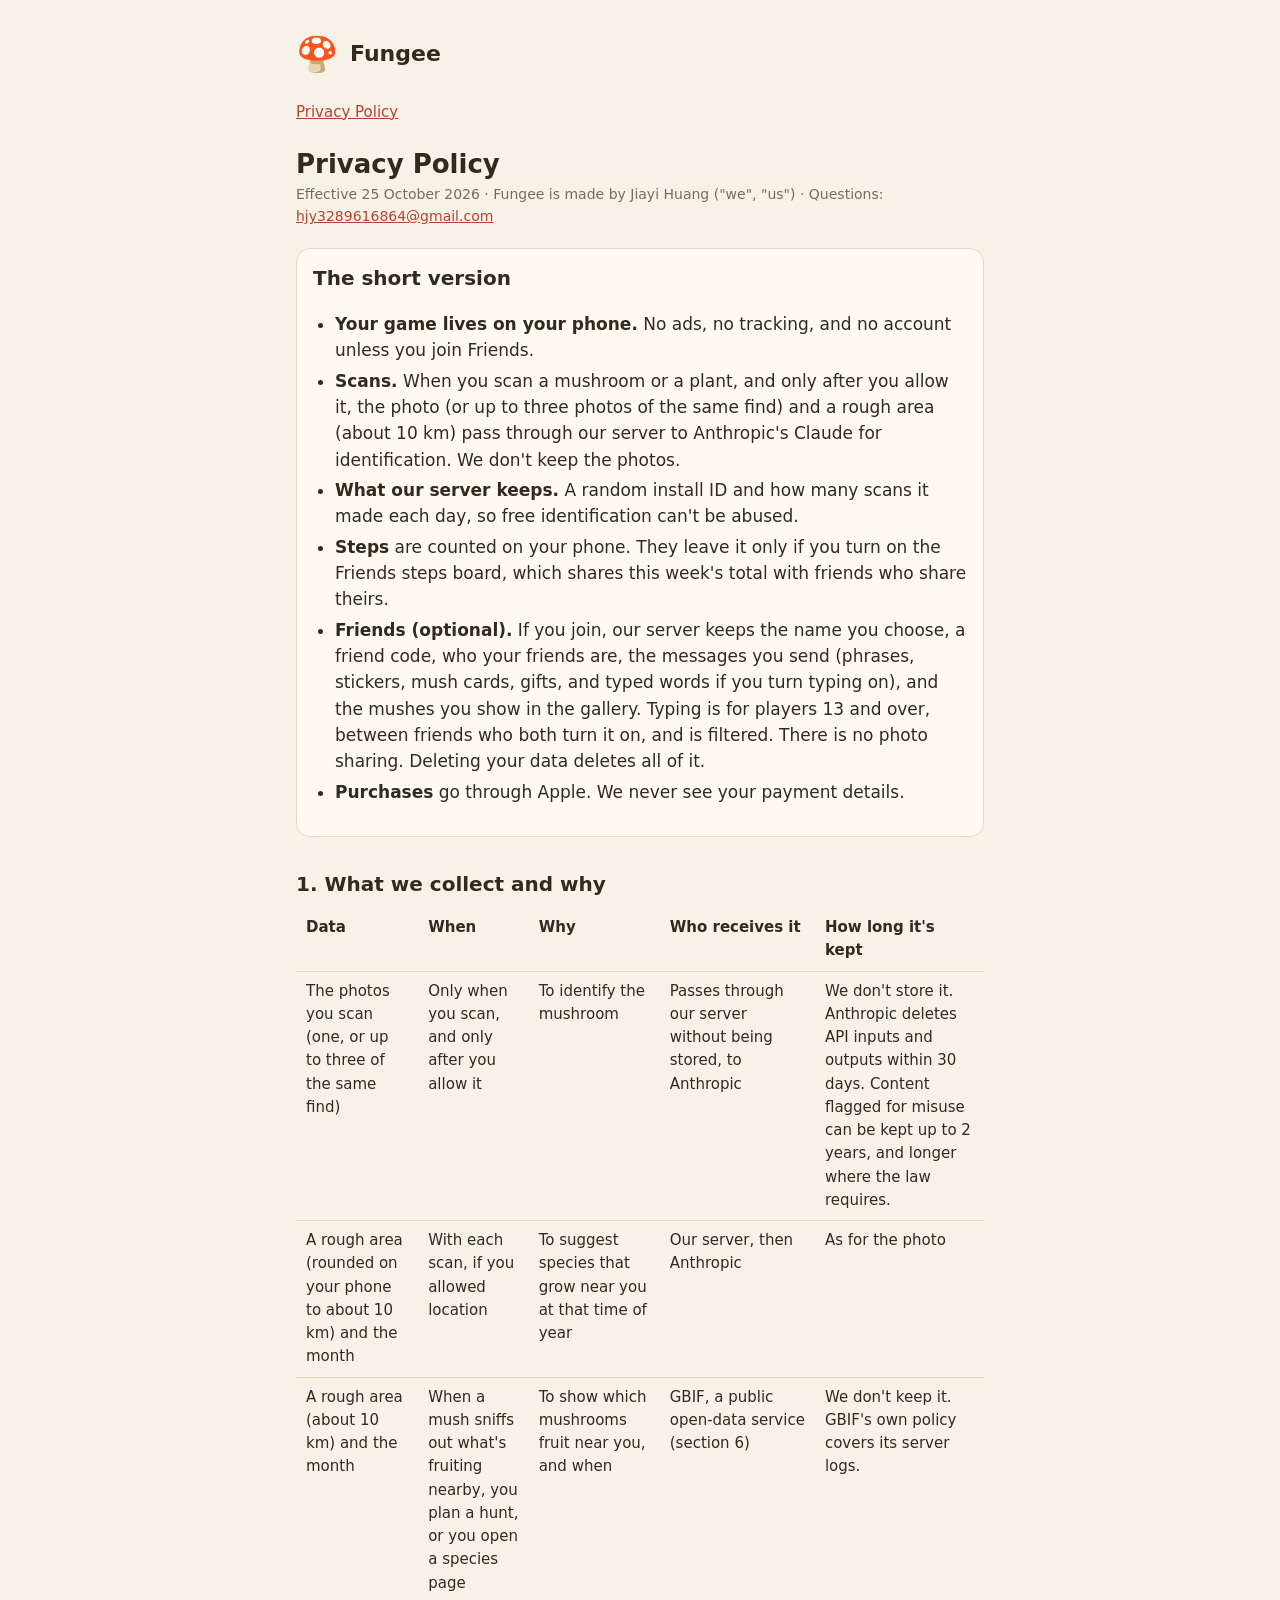
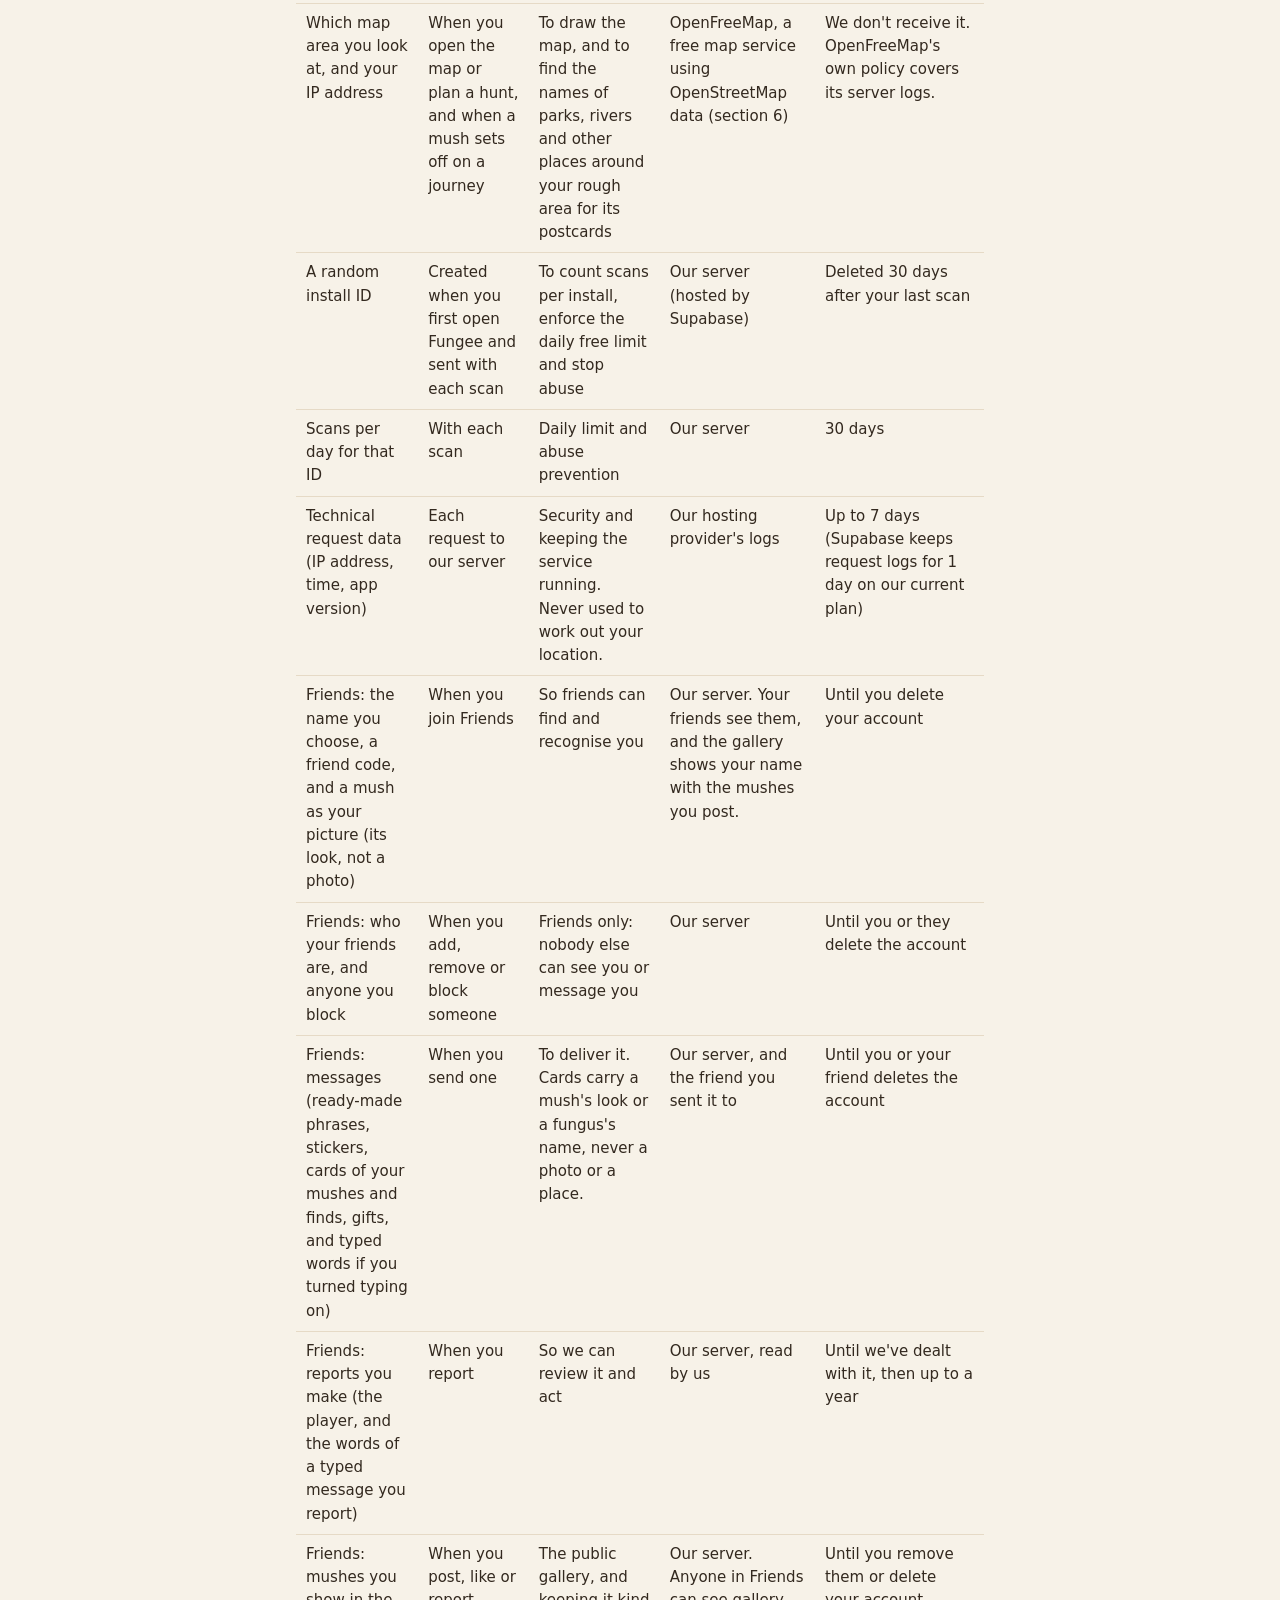
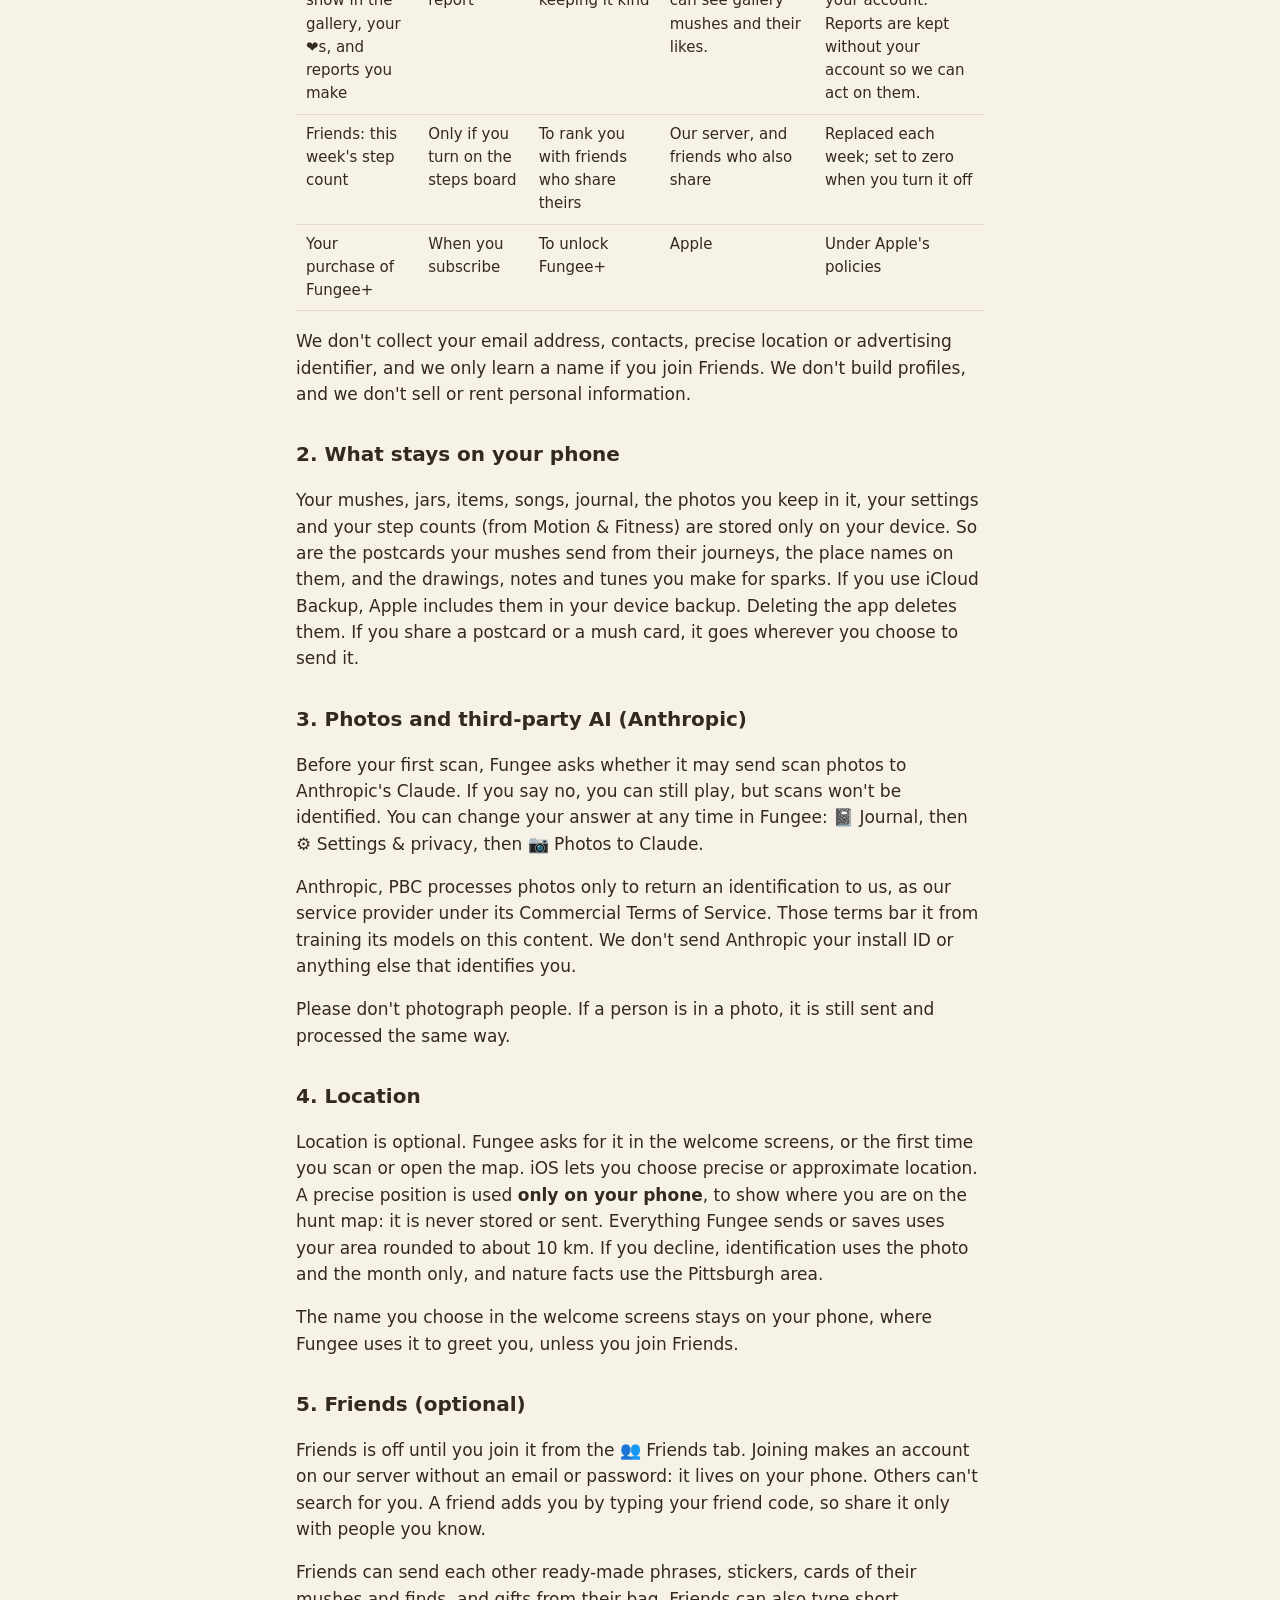
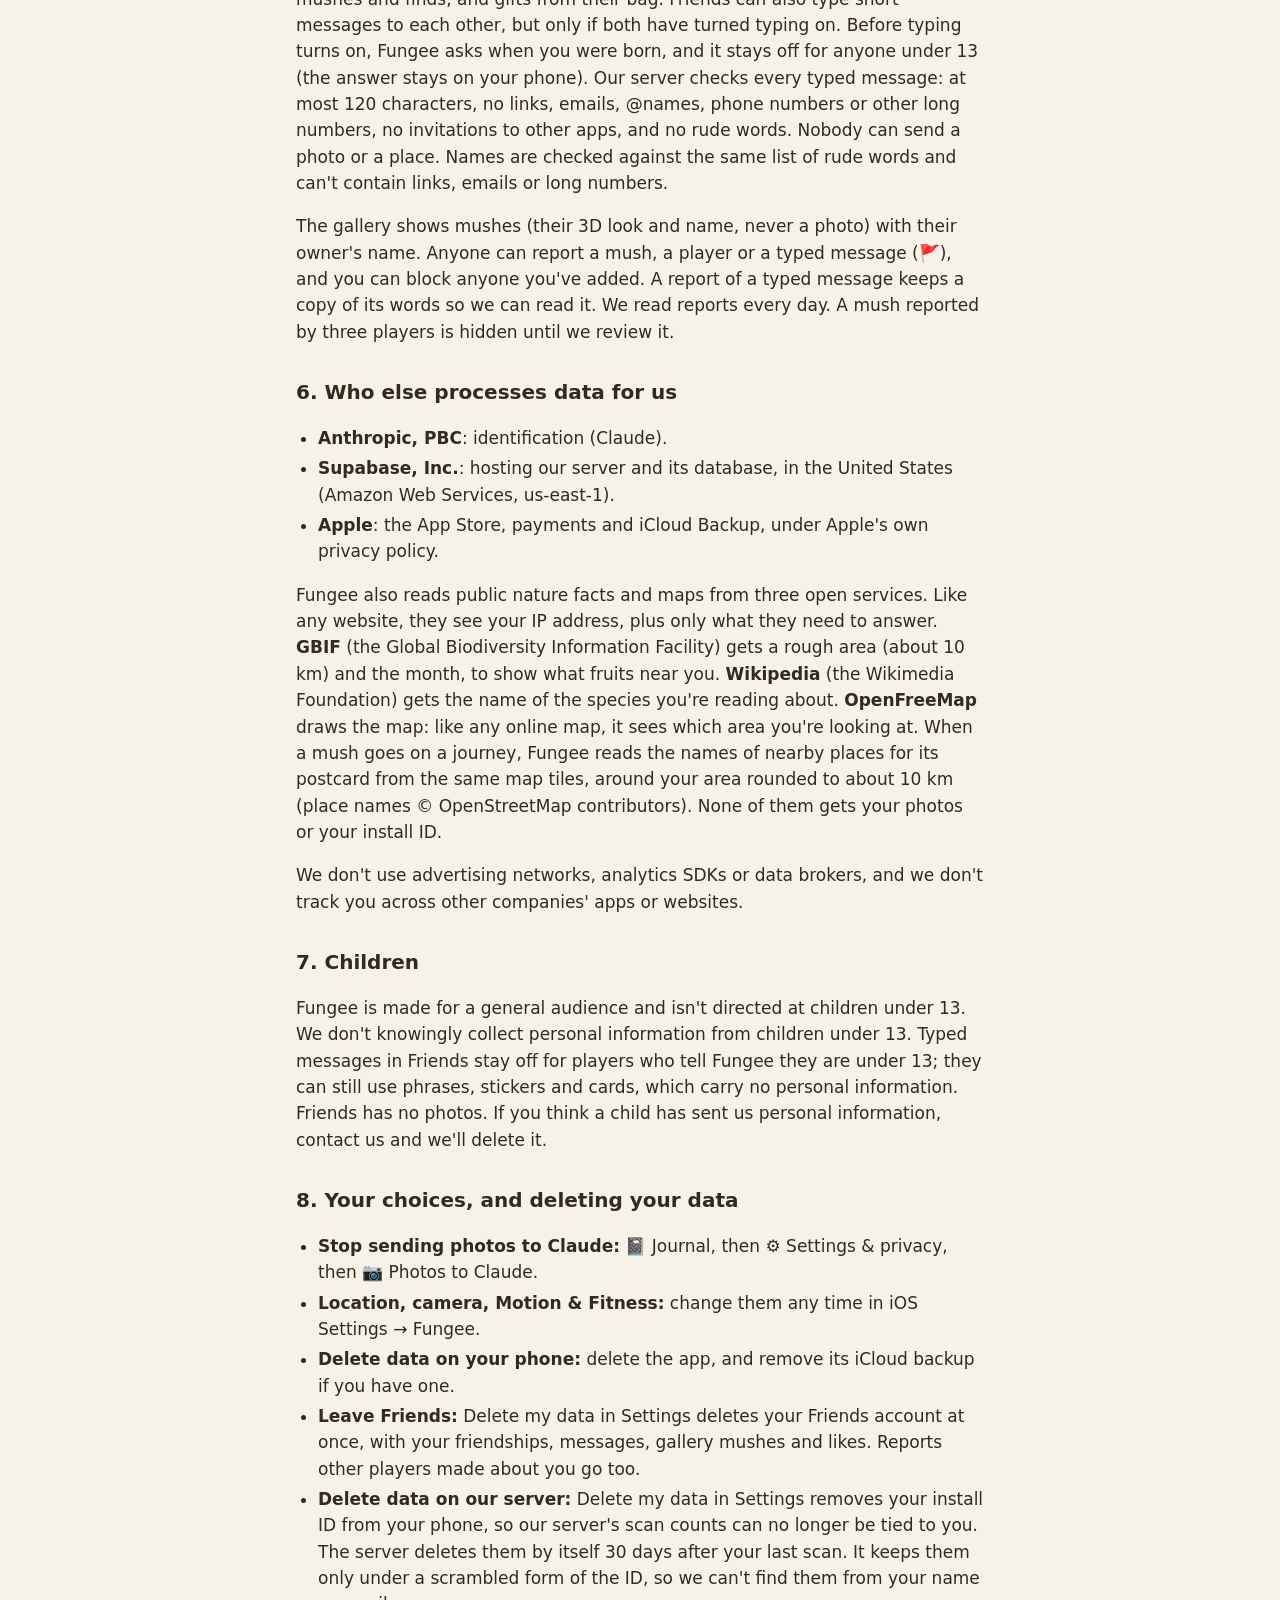
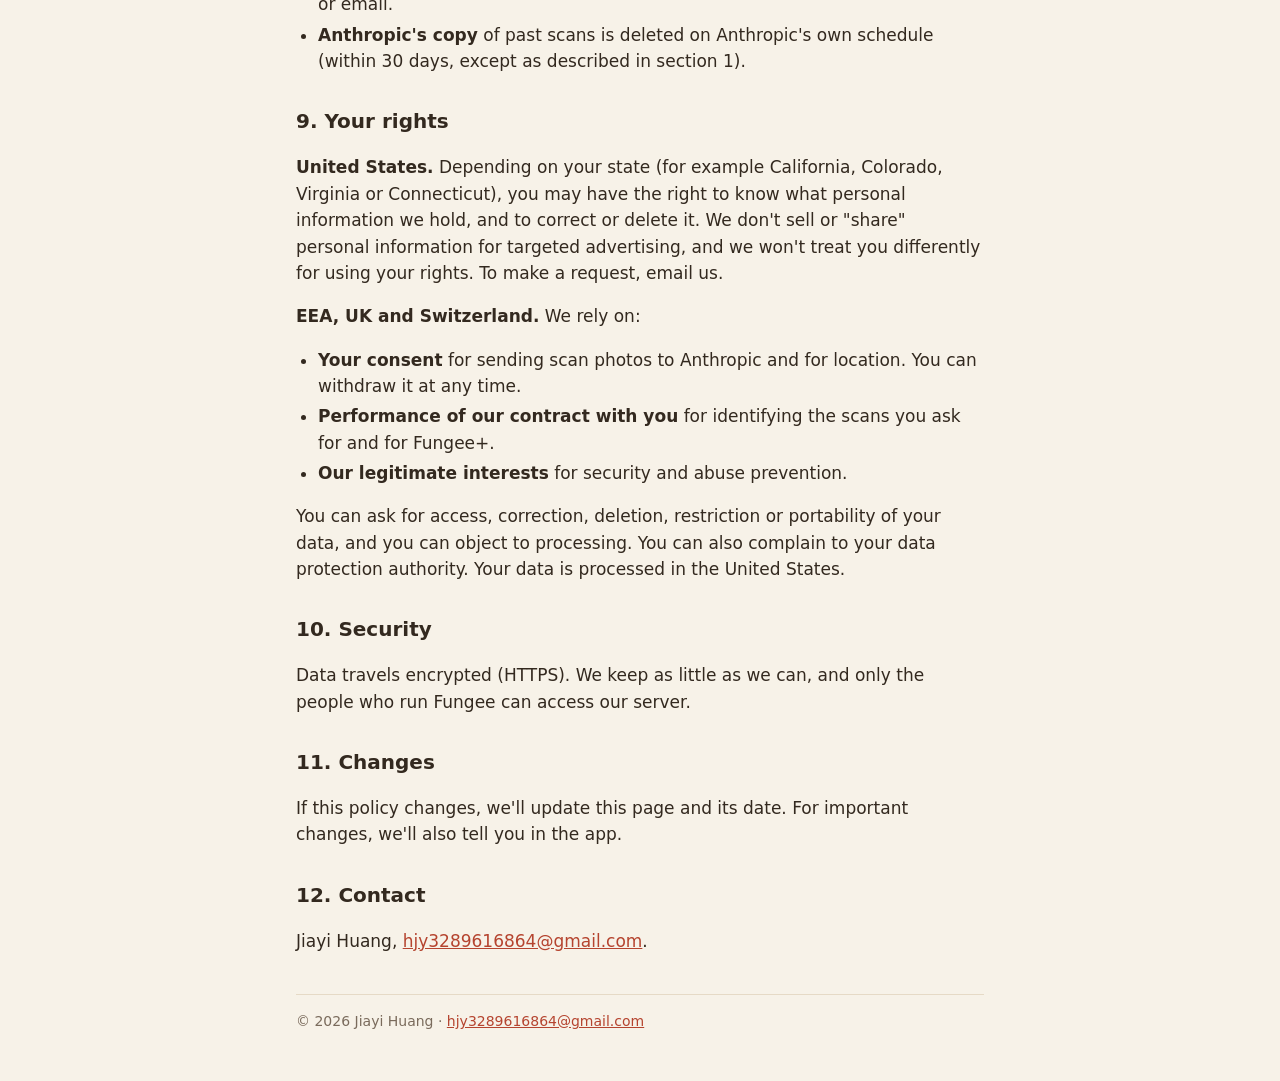
==== privacy.html @ a0b8bb79 "Publish the privacy policy Co-Authored-By: Claude Opus 5.5 <noreply@anthropic.com>" ====
<!doctype html>
<html lang="en">
<head>
<meta charset="utf-8">
<meta name="viewport" content="width=device-width, initial-scale=1">
<title>Fungee Privacy Policy</title>
<meta name="description" content="What Fungee collects, why, where it goes and how to delete it.">
<link rel="stylesheet" href="style.css">
</head>
<body>
<main>
  <header class="top"><span class="logo" aria-hidden="true">🍄</span><b>Fungee</b></header>
  <nav><a href="privacy.html">Privacy Policy</a></nav>

  <h1>Privacy Policy</h1>
  <p class="meta">Effective 25 October 2026 · Fungee is made by Jiayi Huang ("we", "us") · Questions: <a href="mailto:hjy3289616864@gmail.com">hjy3289616864@gmail.com</a></p>

  <div class="card">
    <h2 style="margin-top:0">The short version</h2>
    <ul>
      <li><b>Your game lives on your phone.</b> No ads, no tracking, and no account unless you join Friends.</li>
      <li><b>Scans.</b> When you scan a mushroom or a plant, and only after you allow it, the photo (or up to three photos of the same find) and a rough area (about 10 km) pass through our server to Anthropic's Claude for identification. We don't keep the photos.</li>
      <li><b>What our server keeps.</b> A random install ID and how many scans it made each day, so free identification can't be abused.</li>
      <li><b>Steps</b> are counted on your phone. They leave it only if you turn on the Friends steps board, which shares this week's total with friends who share theirs.</li>
      <li><b>Friends (optional).</b> If you join, our server keeps the name you choose, a friend code, who your friends are, the messages you send (phrases, stickers, mush cards, gifts, and typed words if you turn typing on), and the mushes you show in the gallery. Typing is for players 13 and over, between friends who both turn it on, and is filtered. There is no photo sharing. Deleting your data deletes all of it.</li>
      <li><b>Purchases</b> go through Apple. We never see your payment details.</li>
    </ul>
  </div>

  <h2>1. What we collect and why</h2>
  <div class="table"><table>
    <tr><th>Data</th><th>When</th><th>Why</th><th>Who receives it</th><th>How long it's kept</th></tr>
    <tr><td>The photos you scan (one, or up to three of the same find)</td><td>Only when you scan, and only after you allow it</td><td>To identify the mushroom</td><td>Passes through our server without being stored, to Anthropic</td><td>We don't store it. Anthropic deletes API inputs and outputs within 30 days. Content flagged for misuse can be kept up to 2 years, and longer where the law requires.</td></tr>
    <tr><td>A rough area (rounded on your phone to about 10 km) and the month</td><td>With each scan, if you allowed location</td><td>To suggest species that grow near you at that time of year</td><td>Our server, then Anthropic</td><td>As for the photo</td></tr>
    <tr><td>A rough area (about 10 km) and the month</td><td>When a mush sniffs out what's fruiting nearby, you plan a hunt, or you open a species page</td><td>To show which mushrooms fruit near you, and when</td><td>GBIF, a public open-data service (section 6)</td><td>We don't keep it. GBIF's own policy covers its server logs.</td></tr>
    <tr><td>Which map area you look at, and your IP address</td><td>When you open the map or plan a hunt, and when a mush sets off on a journey</td><td>To draw the map, and to find the names of parks, rivers and other places around your rough area for its postcards</td><td>OpenFreeMap, a free map service using OpenStreetMap data (section 6)</td><td>We don't receive it. OpenFreeMap's own policy covers its server logs.</td></tr>
    <tr><td>A random install ID</td><td>Created when you first open Fungee and sent with each scan</td><td>To count scans per install, enforce the daily free limit and stop abuse</td><td>Our server (hosted by Supabase)</td><td>Deleted 30 days after your last scan</td></tr>
    <tr><td>Scans per day for that ID</td><td>With each scan</td><td>Daily limit and abuse prevention</td><td>Our server</td><td>30 days</td></tr>
    <tr><td>Technical request data (IP address, time, app version)</td><td>Each request to our server</td><td>Security and keeping the service running. Never used to work out your location.</td><td>Our hosting provider's logs</td><td>Up to 7 days (Supabase keeps request logs for 1 day on our current plan)</td></tr>
    <tr><td>Friends: the name you choose, a friend code, and a mush as your picture (its look, not a photo)</td><td>When you join Friends</td><td>So friends can find and recognise you</td><td>Our server. Your friends see them, and the gallery shows your name with the mushes you post.</td><td>Until you delete your account</td></tr>
    <tr><td>Friends: who your friends are, and anyone you block</td><td>When you add, remove or block someone</td><td>Friends only: nobody else can see you or message you</td><td>Our server</td><td>Until you or they delete the account</td></tr>
    <tr><td>Friends: messages (ready-made phrases, stickers, cards of your mushes and finds, gifts, and typed words if you turned typing on)</td><td>When you send one</td><td>To deliver it. Cards carry a mush's look or a fungus's name, never a photo or a place.</td><td>Our server, and the friend you sent it to</td><td>Until you or your friend deletes the account</td></tr>
    <tr><td>Friends: reports you make (the player, and the words of a typed message you report)</td><td>When you report</td><td>So we can review it and act</td><td>Our server, read by us</td><td>Until we've dealt with it, then up to a year</td></tr>
    <tr><td>Friends: mushes you show in the gallery, your ❤️s, and reports you make</td><td>When you post, like or report</td><td>The public gallery, and keeping it kind</td><td>Our server. Anyone in Friends can see gallery mushes and their likes.</td><td>Until you remove them or delete your account. Reports are kept without your account so we can act on them.</td></tr>
    <tr><td>Friends: this week's step count</td><td>Only if you turn on the steps board</td><td>To rank you with friends who share theirs</td><td>Our server, and friends who also share</td><td>Replaced each week; set to zero when you turn it off</td></tr>
    <tr><td>Your purchase of Fungee+</td><td>When you subscribe</td><td>To unlock Fungee+</td><td>Apple</td><td>Under Apple's policies</td></tr>
  </table></div>
  <p>We don't collect your email address, contacts, precise location or advertising identifier, and we only learn a name if you join Friends. We don't build profiles, and we don't sell or rent personal information.</p>

  <h2>2. What stays on your phone</h2>
  <p>Your mushes, jars, items, songs, journal, the photos you keep in it, your settings and your step counts (from Motion &amp; Fitness) are stored only on your device. So are the postcards your mushes send from their journeys, the place names on them, and the drawings, notes and tunes you make for sparks. If you use iCloud Backup, Apple includes them in your device backup. Deleting the app deletes them. If you share a postcard or a mush card, it goes wherever you choose to send it.</p>

  <h2>3. Photos and third-party AI (Anthropic)</h2>
  <p>Before your first scan, Fungee asks whether it may send scan photos to Anthropic's Claude. If you say no, you can still play, but scans won't be identified. You can change your answer at any time in Fungee: 📓 Journal, then ⚙️ Settings &amp; privacy, then 📷 Photos to Claude.</p>
  <p>Anthropic, PBC processes photos only to return an identification to us, as our service provider under its Commercial Terms of Service. Those terms bar it from training its models on this content. We don't send Anthropic your install ID or anything else that identifies you.</p>
  <p>Please don't photograph people. If a person is in a photo, it is still sent and processed the same way.</p>

  <h2>4. Location</h2>
  <p>Location is optional. Fungee asks for it in the welcome screens, or the first time you scan or open the map. iOS lets you choose precise or approximate location. A precise position is used <b>only on your phone</b>, to show where you are on the hunt map: it is never stored or sent. Everything Fungee sends or saves uses your area rounded to about 10 km. If you decline, identification uses the photo and the month only, and nature facts use the Pittsburgh area.</p>
  <p>The name you choose in the welcome screens stays on your phone, where Fungee uses it to greet you, unless you join Friends.</p>

  <h2>5. Friends (optional)</h2>
  <p>Friends is off until you join it from the 👥 Friends tab. Joining makes an account on our server without an email or password: it lives on your phone. Others can't search for you. A friend adds you by typing your friend code, so share it only with people you know.</p>
  <p>Friends can send each other ready-made phrases, stickers, cards of their mushes and finds, and gifts from their bag. Friends can also type short messages to each other, but only if both have turned typing on. Before typing turns on, Fungee asks when you were born, and it stays off for anyone under 13 (the answer stays on your phone). Our server checks every typed message: at most 120 characters, no links, emails, @names, phone numbers or other long numbers, no invitations to other apps, and no rude words. Nobody can send a photo or a place. Names are checked against the same list of rude words and can't contain links, emails or long numbers.</p>
  <p>The gallery shows mushes (their 3D look and name, never a photo) with their owner's name. Anyone can report a mush, a player or a typed message (🚩), and you can block anyone you've added. A report of a typed message keeps a copy of its words so we can read it. We read reports every day. A mush reported by three players is hidden until we review it.</p>

  <h2>6. Who else processes data for us</h2>
  <ul>
    <li><b>Anthropic, PBC</b>: identification (Claude).</li>
    <li><b>Supabase, Inc.</b>: hosting our server and its database, in the United States (Amazon Web Services, us-east-1).</li>
    <li><b>Apple</b>: the App Store, payments and iCloud Backup, under Apple's own privacy policy.</li>
  </ul>
  <p>Fungee also reads public nature facts and maps from three open services. Like any website, they see your IP address, plus only what they need to answer. <b>GBIF</b> (the Global Biodiversity Information Facility) gets a rough area (about 10 km) and the month, to show what fruits near you. <b>Wikipedia</b> (the Wikimedia Foundation) gets the name of the species you're reading about. <b>OpenFreeMap</b> draws the map: like any online map, it sees which area you're looking at. When a mush goes on a journey, Fungee reads the names of nearby places for its postcard from the same map tiles, around your area rounded to about 10 km (place names © OpenStreetMap contributors). None of them gets your photos or your install ID.</p>
  <p>We don't use advertising networks, analytics SDKs or data brokers, and we don't track you across other companies' apps or websites.</p>

  <h2>7. Children</h2>
  <p>Fungee is made for a general audience and isn't directed at children under 13. We don't knowingly collect personal information from children under 13. Typed messages in Friends stay off for players who tell Fungee they are under 13; they can still use phrases, stickers and cards, which carry no personal information. Friends has no photos. If you think a child has sent us personal information, contact us and we'll delete it.</p>

  <h2>8. Your choices, and deleting your data</h2>
  <ul>
    <li><b>Stop sending photos to Claude:</b> 📓 Journal, then ⚙️ Settings &amp; privacy, then 📷 Photos to Claude.</li>
    <li><b>Location, camera, Motion &amp; Fitness:</b> change them any time in iOS Settings → Fungee.</li>
    <li><b>Delete data on your phone:</b> delete the app, and remove its iCloud backup if you have one.</li>
    <li><b>Leave Friends:</b> Delete my data in Settings deletes your Friends account at once, with your friendships, messages, gallery mushes and likes. Reports other players made about you go too.</li>
    <li><b>Delete data on our server:</b> Delete my data in Settings removes your install ID from your phone, so our server's scan counts can no longer be tied to you. The server deletes them by itself 30 days after your last scan. It keeps them only under a scrambled form of the ID, so we can't find them from your name or email.</li>
    <li><b>Anthropic's copy</b> of past scans is deleted on Anthropic's own schedule (within 30 days, except as described in section 1).</li>
  </ul>

  <h2>9. Your rights</h2>
  <p><b>United States.</b> Depending on your state (for example California, Colorado, Virginia or Connecticut), you may have the right to know what personal information we hold, and to correct or delete it. We don't sell or "share" personal information for targeted advertising, and we won't treat you differently for using your rights. To make a request, email us.</p>
  <p><b>EEA, UK and Switzerland.</b> We rely on:</p>
  <ul>
    <li><b>Your consent</b> for sending scan photos to Anthropic and for location. You can withdraw it at any time.</li>
    <li><b>Performance of our contract with you</b> for identifying the scans you ask for and for Fungee+.</li>
    <li><b>Our legitimate interests</b> for security and abuse prevention.</li>
  </ul>
  <p>You can ask for access, correction, deletion, restriction or portability of your data, and you can object to processing. You can also complain to your data protection authority. Your data is processed in the United States.</p>

  <h2>10. Security</h2>
  <p>Data travels encrypted (HTTPS). We keep as little as we can, and only the people who run Fungee can access our server.</p>

  <h2>11. Changes</h2>
  <p>If this policy changes, we'll update this page and its date. For important changes, we'll also tell you in the app.</p>

  <h2>12. Contact</h2>
  <p>Jiayi Huang, <a href="mailto:hjy3289616864@gmail.com">hjy3289616864@gmail.com</a>.</p>

  <footer>© 2026 Jiayi Huang · <a href="mailto:hjy3289616864@gmail.com">hjy3289616864@gmail.com</a></footer>
</main>
</body>
</html>
---- style.css ----
/* Fungee support site: plain, readable, phone-first. Light and dark follow the system. */
:root {
  --bg: #f7f2e8; --card: #fffaf1; --ink: #33291f; --soft: #7a6b5c; --line: #e6dac6;
  --accent: #b5442f; --warn-bg: #fdecd9; --warn-ink: #7a2e12; --draft-bg: #2f2a25; --draft-ink: #ffe9a8;
}
@media (prefers-color-scheme: dark) {
  :root { --bg: #1d1a17; --card: #26221e; --ink: #efe6da; --soft: #b3a493; --line: #3b342d;
    --accent: #f08a6c; --warn-bg: #3a2318; --warn-ink: #ffd2bd; --draft-bg: #ffe9a8; --draft-ink: #2f2a25; }
}
* { box-sizing: border-box; }
body { margin: 0; background: var(--bg); color: var(--ink); font: 17px/1.55 -apple-system, BlinkMacSystemFont, "Segoe UI", system-ui, sans-serif; }
.draft { background: var(--draft-bg); color: var(--draft-ink); text-align: center; font-weight: 600; font-size: 14px; padding: 8px 16px; }
main { max-width: 720px; margin: 0 auto; padding: 20px 16px 48px; }
header.top { display: flex; align-items: center; gap: 12px; margin: 8px 0 20px; }
header.top .logo { font-size: 34px; }
header.top b { font-size: 22px; }
nav { display: flex; flex-wrap: wrap; gap: 8px 16px; margin-bottom: 24px; font-size: 15px; }
a { color: var(--accent); }
h1 { font-size: 26px; line-height: 1.25; margin: 0 0 4px; }
h2 { font-size: 20px; margin: 32px 0 8px; }
h3 { font-size: 17px; margin: 20px 0 6px; }
.meta { color: var(--soft); font-size: 14px; margin: 0 0 20px; }
.card { background: var(--card); border: 1px solid var(--line); border-radius: 14px; padding: 14px 16px; margin: 16px 0; }
.warn { background: var(--warn-bg); color: var(--warn-ink); border: 1px solid transparent; border-radius: 14px; padding: 14px 16px; margin: 16px 0; }
.warn h2, .warn h3 { margin-top: 0; }
.ph { background: rgba(181, 68, 47, 0.12); border-radius: 4px; padding: 0 3px; font-family: ui-monospace, SFMono-Regular, Menlo, monospace; font-size: 0.9em; }
.table { overflow-x: auto; }
table { border-collapse: collapse; width: 100%; font-size: 15px; }
th, td { text-align: left; vertical-align: top; padding: 8px 10px; border-bottom: 1px solid var(--line); }
th { font-weight: 600; }
ul { padding-left: 22px; }
li { margin: 4px 0; }
footer { color: var(--soft); font-size: 14px; margin-top: 40px; border-top: 1px solid var(--line); padding-top: 16px; }
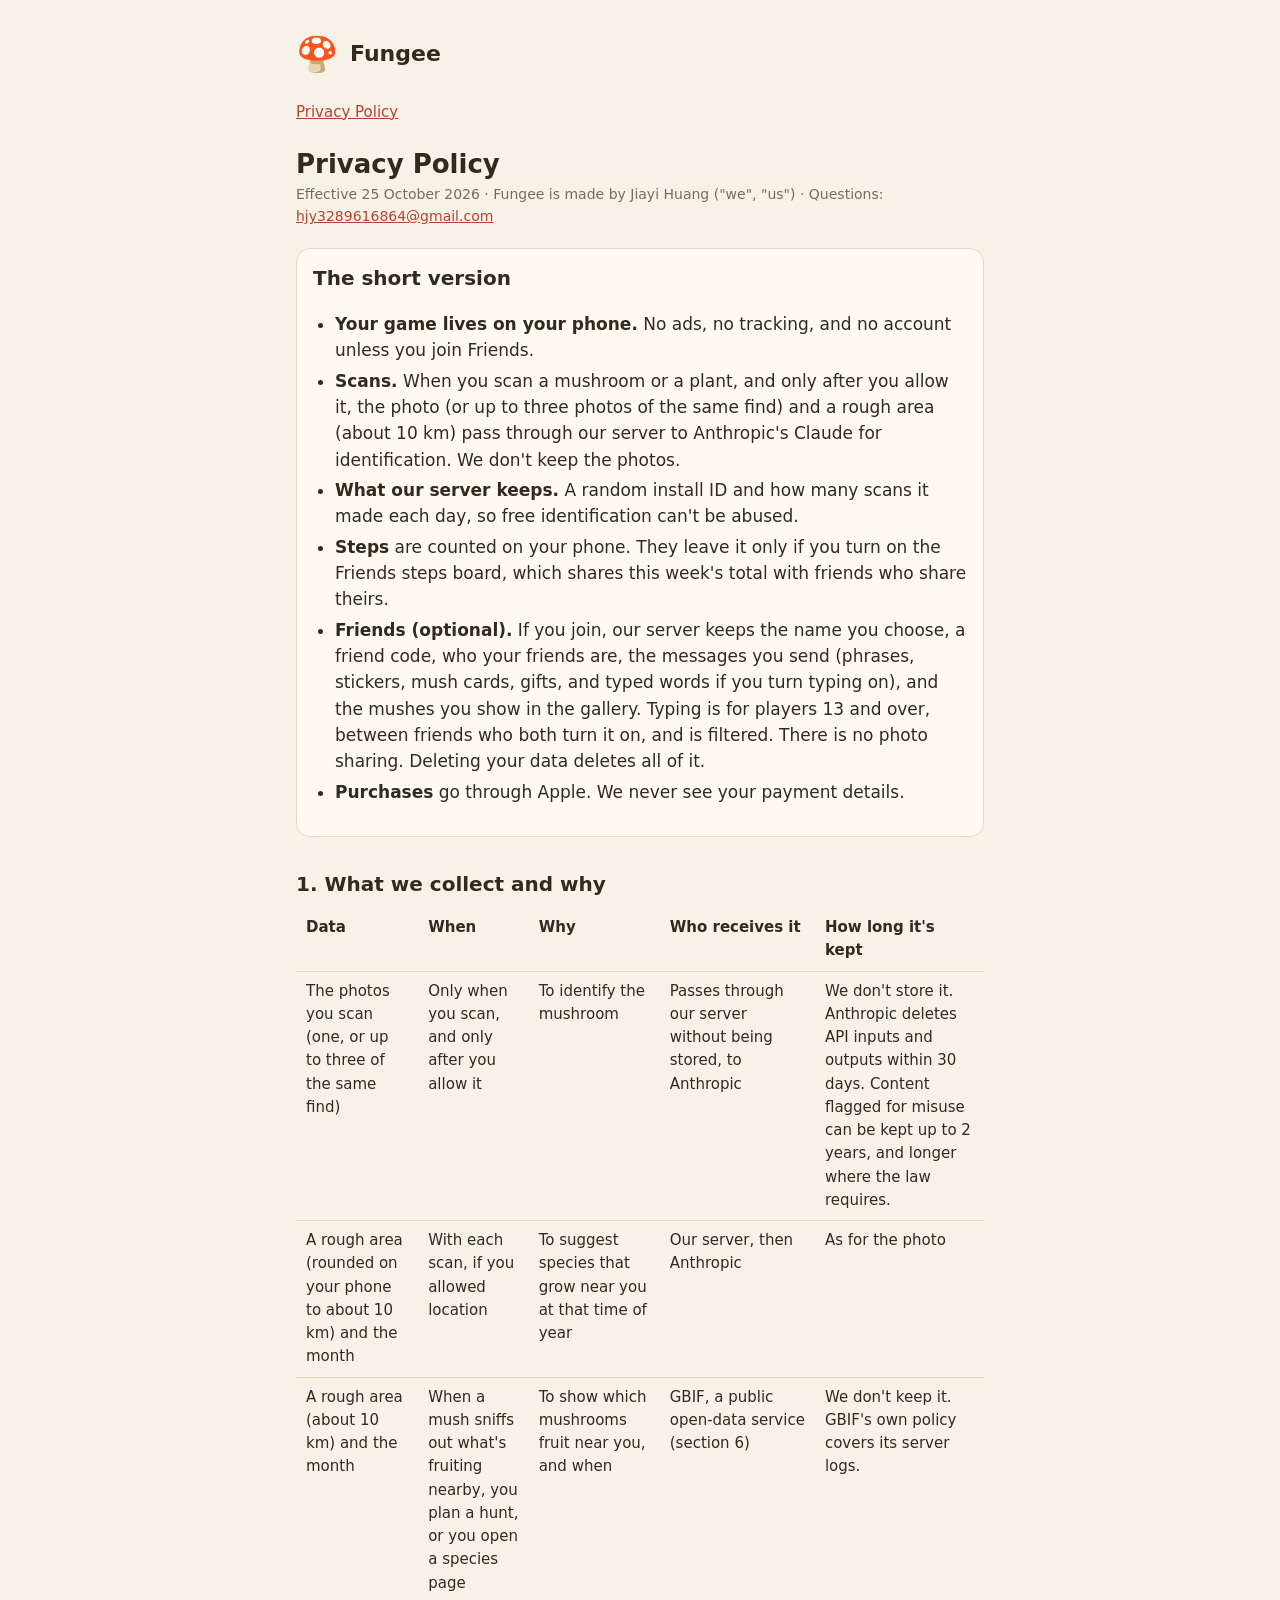
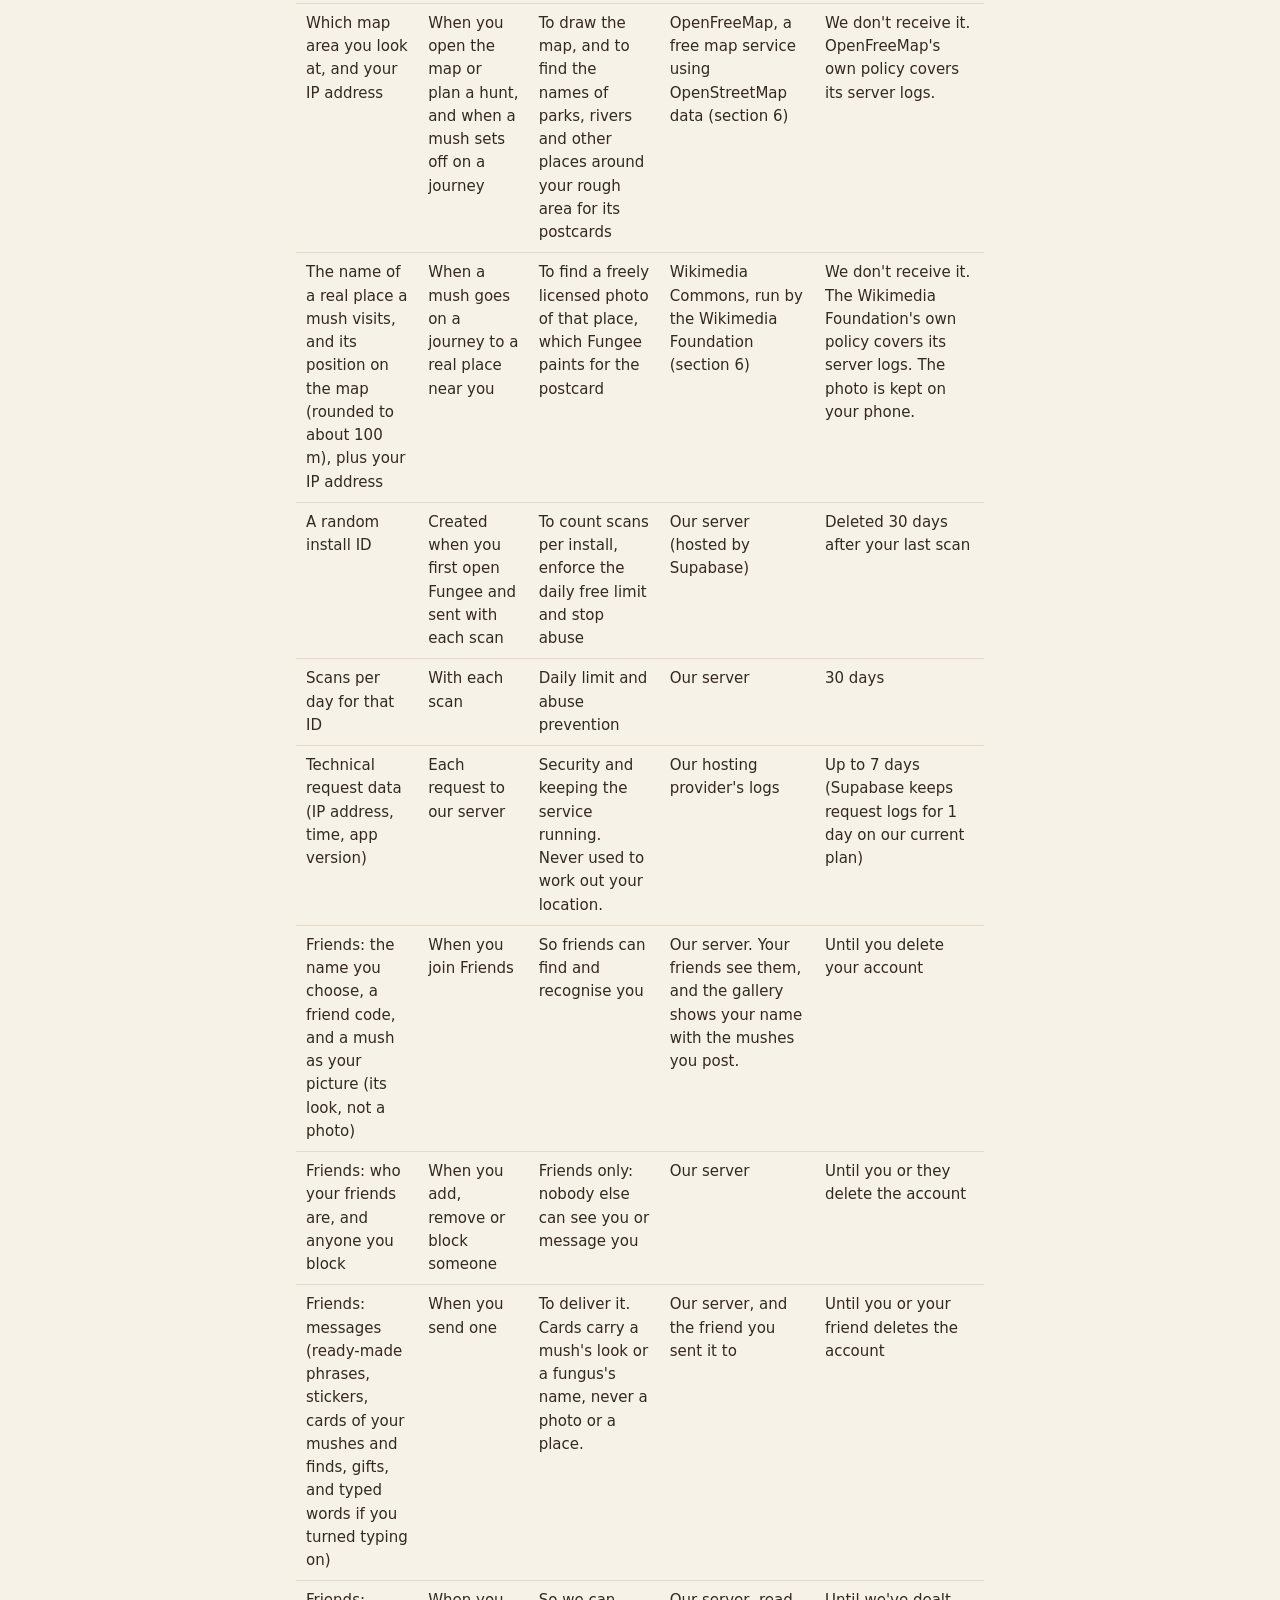
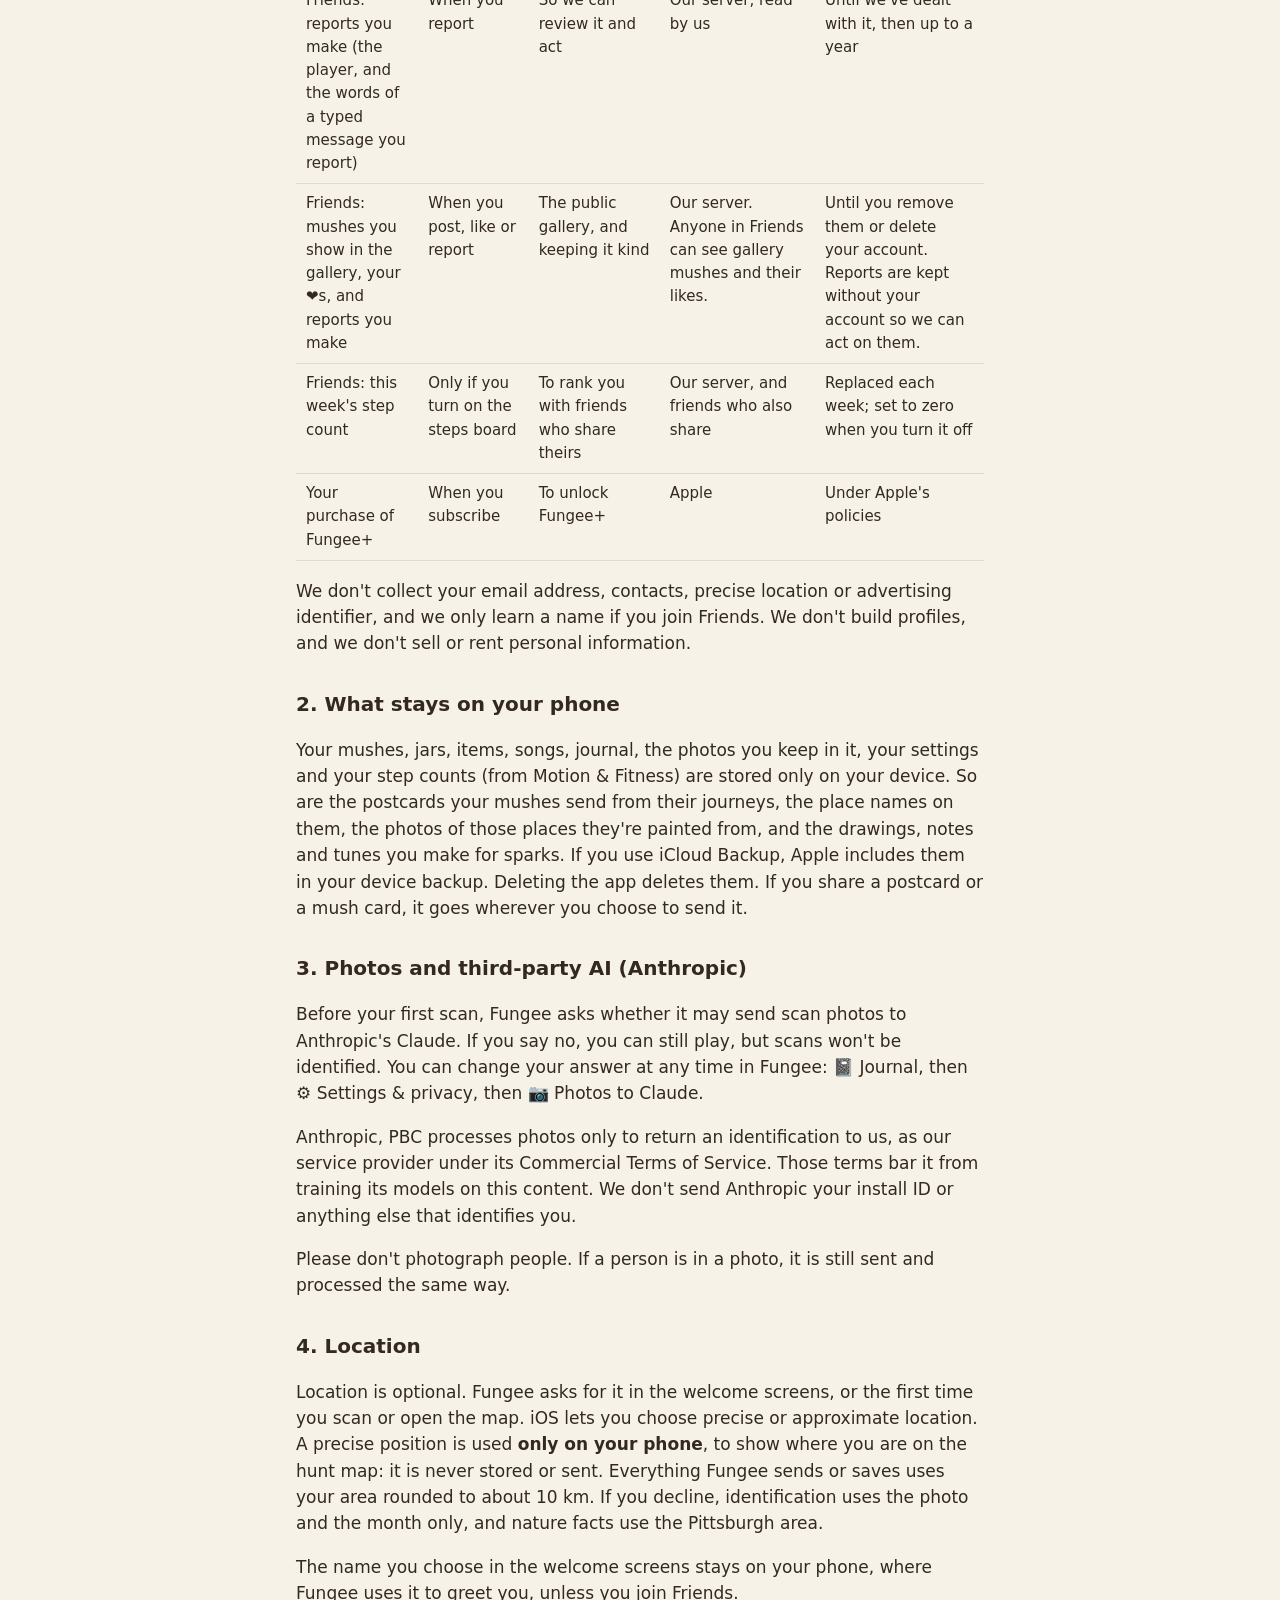
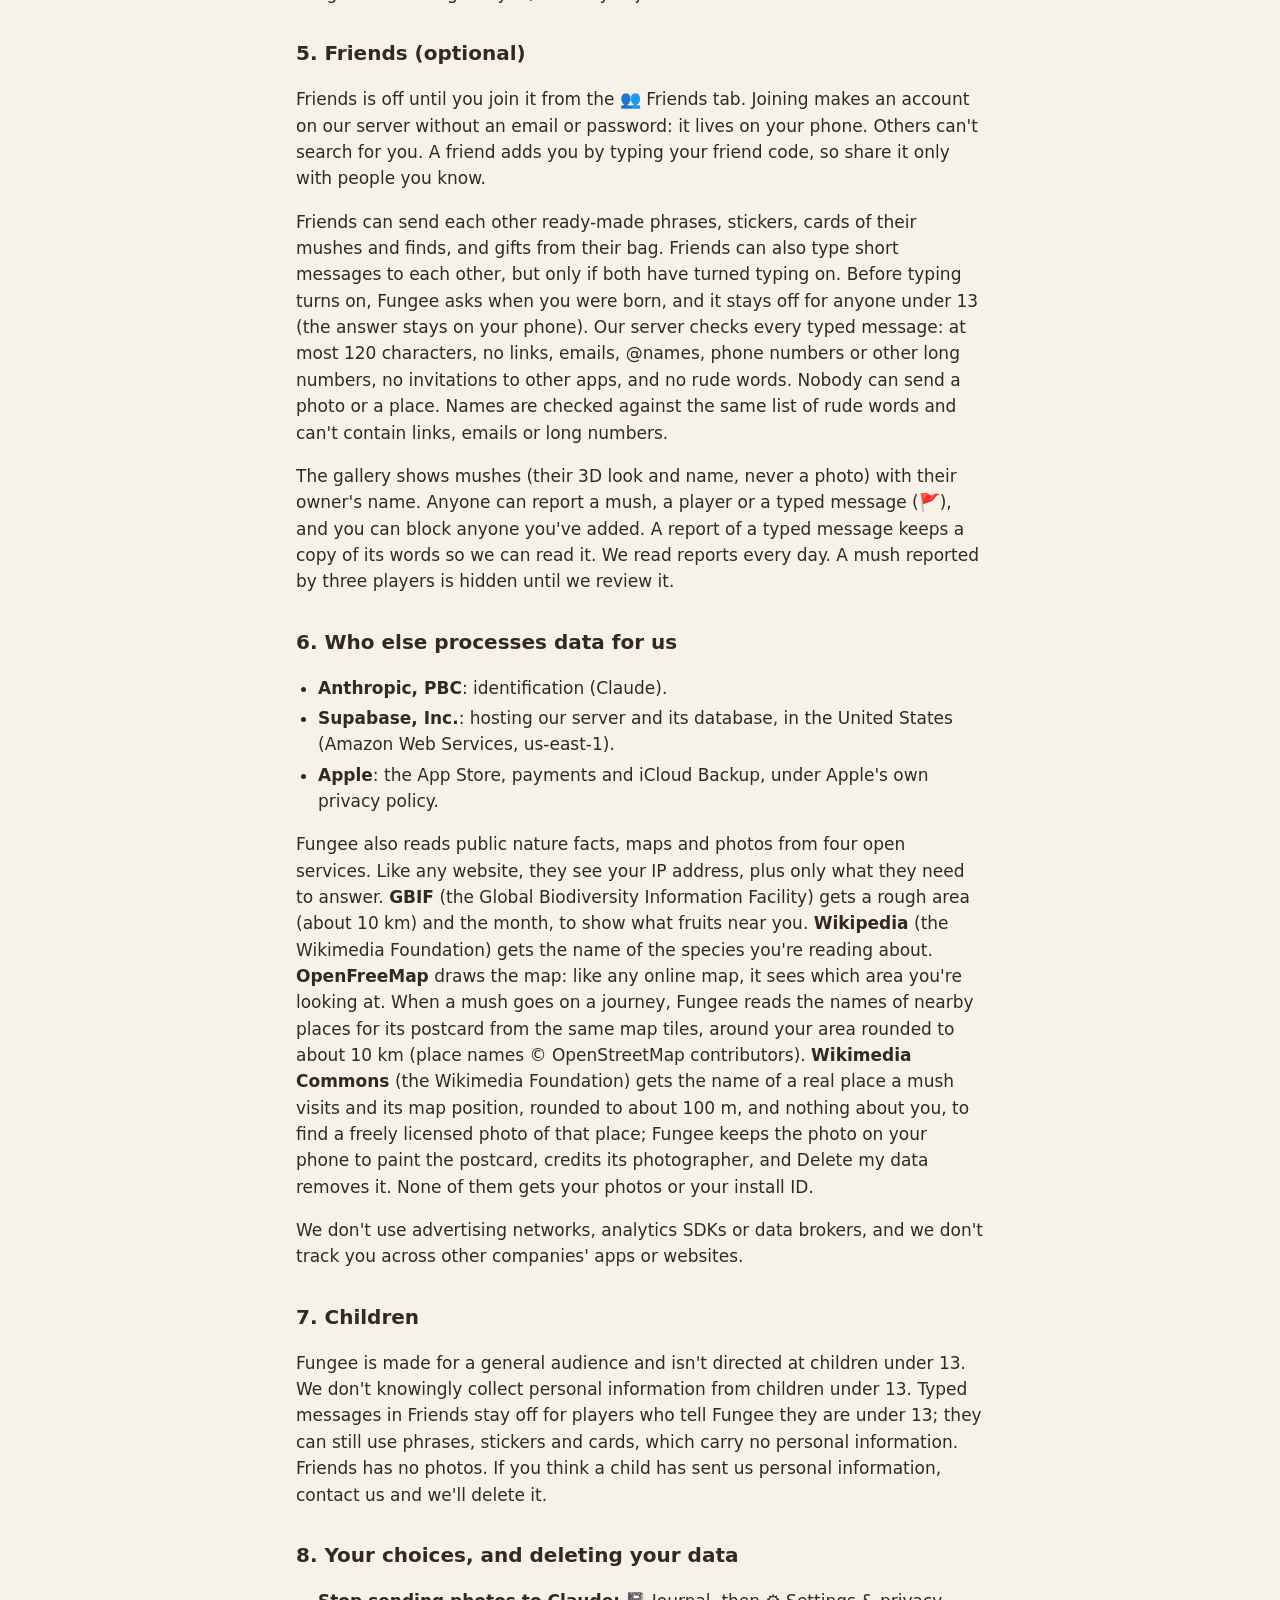
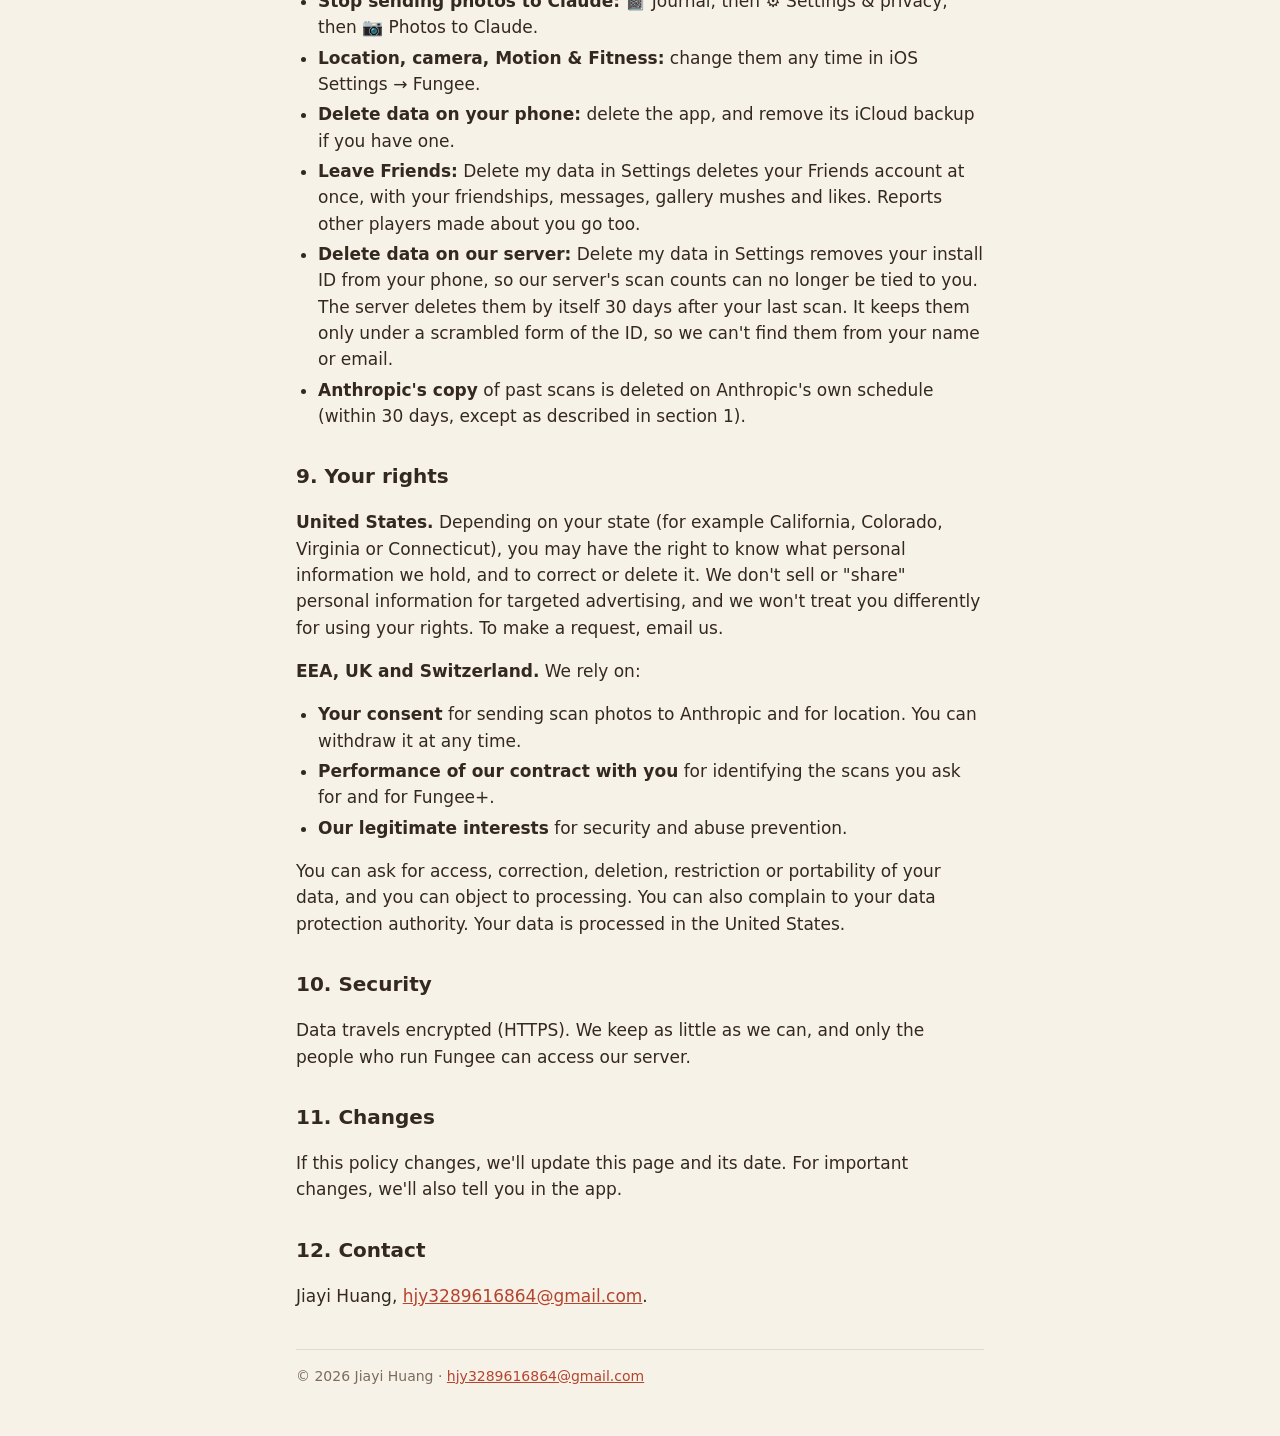
==== commit 80f08d61: "Publish the privacy policy Co-Authored-By: Claude Opus 5.5 <noreply@anthropic.com>" ====
--- a/privacy.html
+++ b/privacy.html
@@ -34,6 +34,7 @@
     <tr><td>A rough area (rounded on your phone to about 10 km) and the month</td><td>With each scan, if you allowed location</td><td>To suggest species that grow near you at that time of year</td><td>Our server, then Anthropic</td><td>As for the photo</td></tr>
     <tr><td>A rough area (about 10 km) and the month</td><td>When a mush sniffs out what's fruiting nearby, you plan a hunt, or you open a species page</td><td>To show which mushrooms fruit near you, and when</td><td>GBIF, a public open-data service (section 6)</td><td>We don't keep it. GBIF's own policy covers its server logs.</td></tr>
     <tr><td>Which map area you look at, and your IP address</td><td>When you open the map or plan a hunt, and when a mush sets off on a journey</td><td>To draw the map, and to find the names of parks, rivers and other places around your rough area for its postcards</td><td>OpenFreeMap, a free map service using OpenStreetMap data (section 6)</td><td>We don't receive it. OpenFreeMap's own policy covers its server logs.</td></tr>
+    <tr><td>The name of a real place a mush visits, and its position on the map (rounded to about 100 m), plus your IP address</td><td>When a mush goes on a journey to a real place near you</td><td>To find a freely licensed photo of that place, which Fungee paints for the postcard</td><td>Wikimedia Commons, run by the Wikimedia Foundation (section 6)</td><td>We don't receive it. The Wikimedia Foundation's own policy covers its server logs. The photo is kept on your phone.</td></tr>
     <tr><td>A random install ID</td><td>Created when you first open Fungee and sent with each scan</td><td>To count scans per install, enforce the daily free limit and stop abuse</td><td>Our server (hosted by Supabase)</td><td>Deleted 30 days after your last scan</td></tr>
     <tr><td>Scans per day for that ID</td><td>With each scan</td><td>Daily limit and abuse prevention</td><td>Our server</td><td>30 days</td></tr>
     <tr><td>Technical request data (IP address, time, app version)</td><td>Each request to our server</td><td>Security and keeping the service running. Never used to work out your location.</td><td>Our hosting provider's logs</td><td>Up to 7 days (Supabase keeps request logs for 1 day on our current plan)</td></tr>
@@ -48,7 +49,7 @@
   <p>We don't collect your email address, contacts, precise location or advertising identifier, and we only learn a name if you join Friends. We don't build profiles, and we don't sell or rent personal information.</p>
 
   <h2>2. What stays on your phone</h2>
-  <p>Your mushes, jars, items, songs, journal, the photos you keep in it, your settings and your step counts (from Motion &amp; Fitness) are stored only on your device. So are the postcards your mushes send from their journeys, the place names on them, and the drawings, notes and tunes you make for sparks. If you use iCloud Backup, Apple includes them in your device backup. Deleting the app deletes them. If you share a postcard or a mush card, it goes wherever you choose to send it.</p>
+  <p>Your mushes, jars, items, songs, journal, the photos you keep in it, your settings and your step counts (from Motion &amp; Fitness) are stored only on your device. So are the postcards your mushes send from their journeys, the place names on them, the photos of those places they're painted from, and the drawings, notes and tunes you make for sparks. If you use iCloud Backup, Apple includes them in your device backup. Deleting the app deletes them. If you share a postcard or a mush card, it goes wherever you choose to send it.</p>
 
   <h2>3. Photos and third-party AI (Anthropic)</h2>
   <p>Before your first scan, Fungee asks whether it may send scan photos to Anthropic's Claude. If you say no, you can still play, but scans won't be identified. You can change your answer at any time in Fungee: 📓 Journal, then ⚙️ Settings &amp; privacy, then 📷 Photos to Claude.</p>
@@ -70,7 +71,7 @@
     <li><b>Supabase, Inc.</b>: hosting our server and its database, in the United States (Amazon Web Services, us-east-1).</li>
     <li><b>Apple</b>: the App Store, payments and iCloud Backup, under Apple's own privacy policy.</li>
   </ul>
-  <p>Fungee also reads public nature facts and maps from three open services. Like any website, they see your IP address, plus only what they need to answer. <b>GBIF</b> (the Global Biodiversity Information Facility) gets a rough area (about 10 km) and the month, to show what fruits near you. <b>Wikipedia</b> (the Wikimedia Foundation) gets the name of the species you're reading about. <b>OpenFreeMap</b> draws the map: like any online map, it sees which area you're looking at. When a mush goes on a journey, Fungee reads the names of nearby places for its postcard from the same map tiles, around your area rounded to about 10 km (place names © OpenStreetMap contributors). None of them gets your photos or your install ID.</p>
+  <p>Fungee also reads public nature facts, maps and photos from four open services. Like any website, they see your IP address, plus only what they need to answer. <b>GBIF</b> (the Global Biodiversity Information Facility) gets a rough area (about 10 km) and the month, to show what fruits near you. <b>Wikipedia</b> (the Wikimedia Foundation) gets the name of the species you're reading about. <b>OpenFreeMap</b> draws the map: like any online map, it sees which area you're looking at. When a mush goes on a journey, Fungee reads the names of nearby places for its postcard from the same map tiles, around your area rounded to about 10 km (place names © OpenStreetMap contributors). <b>Wikimedia Commons</b> (the Wikimedia Foundation) gets the name of a real place a mush visits and its map position, rounded to about 100 m, and nothing about you, to find a freely licensed photo of that place; Fungee keeps the photo on your phone to paint the postcard, credits its photographer, and Delete my data removes it. None of them gets your photos or your install ID.</p>
   <p>We don't use advertising networks, analytics SDKs or data brokers, and we don't track you across other companies' apps or websites.</p>
 
   <h2>7. Children</h2>
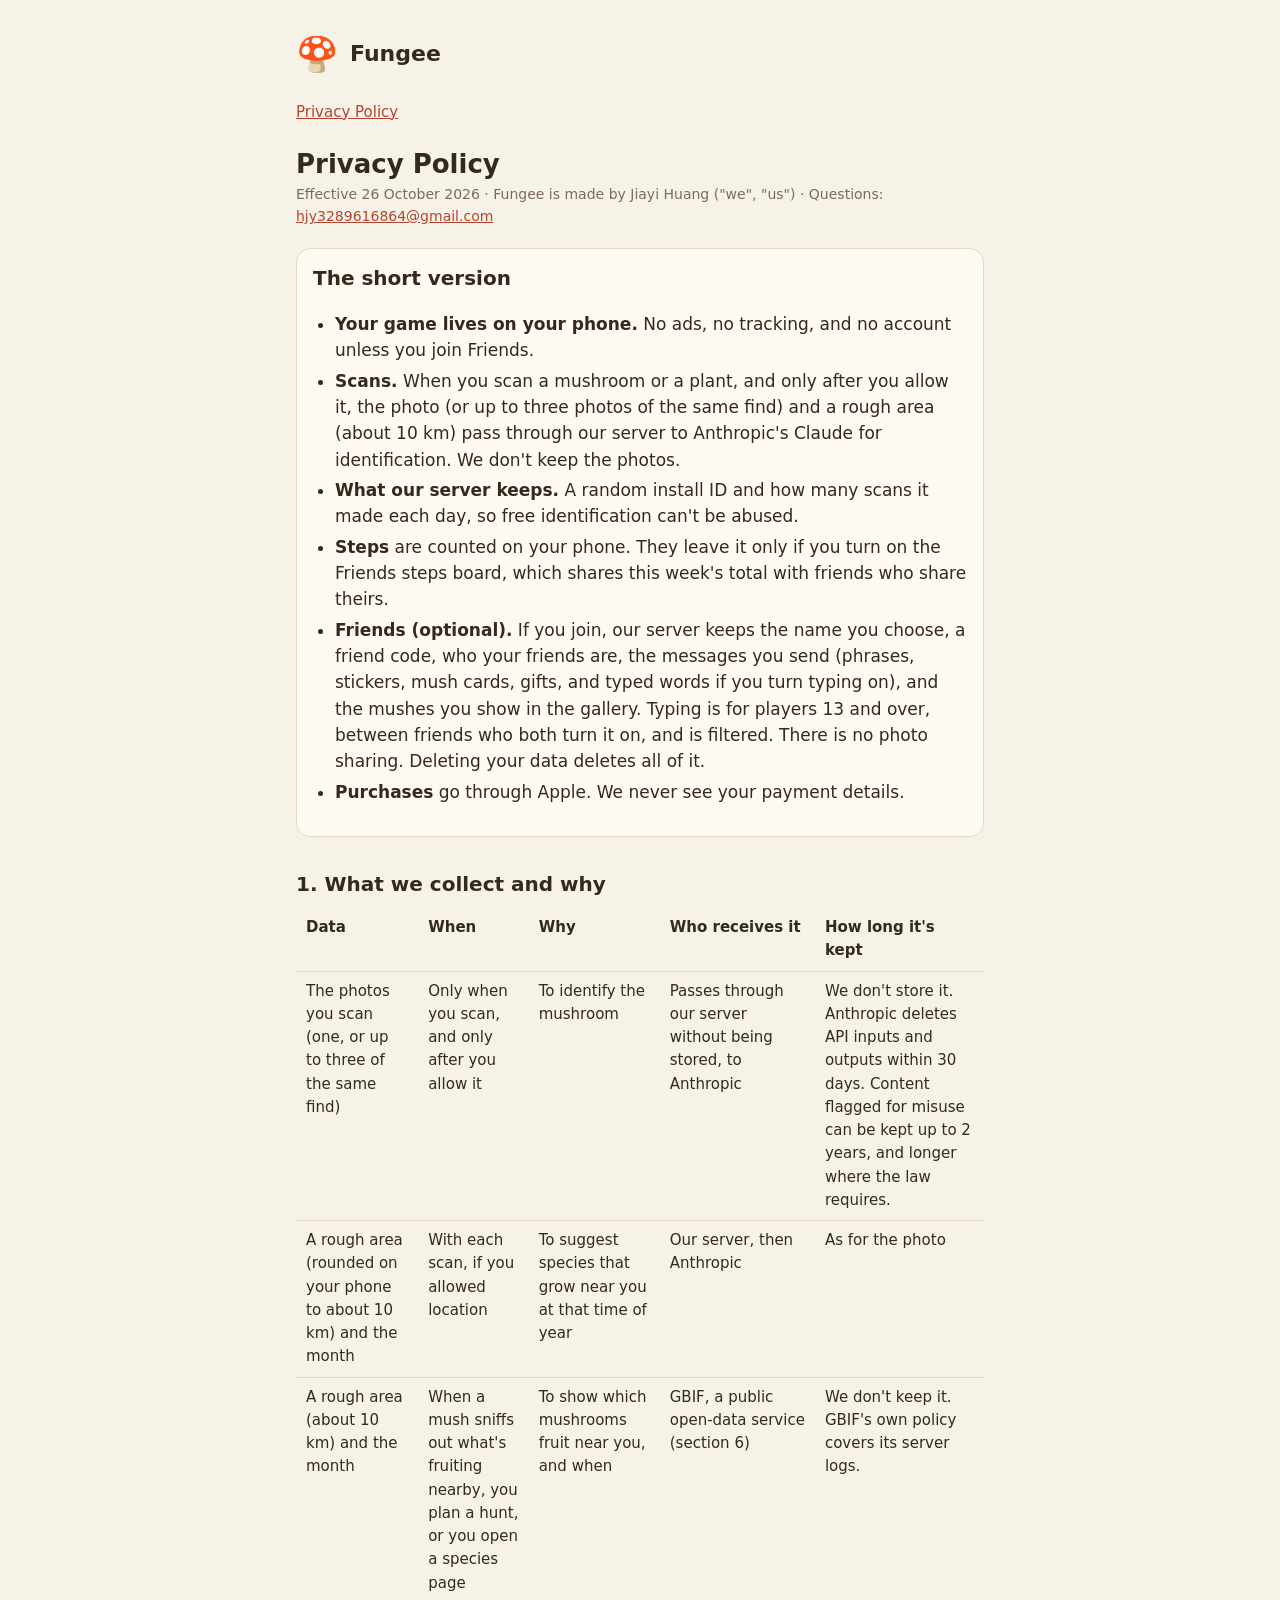
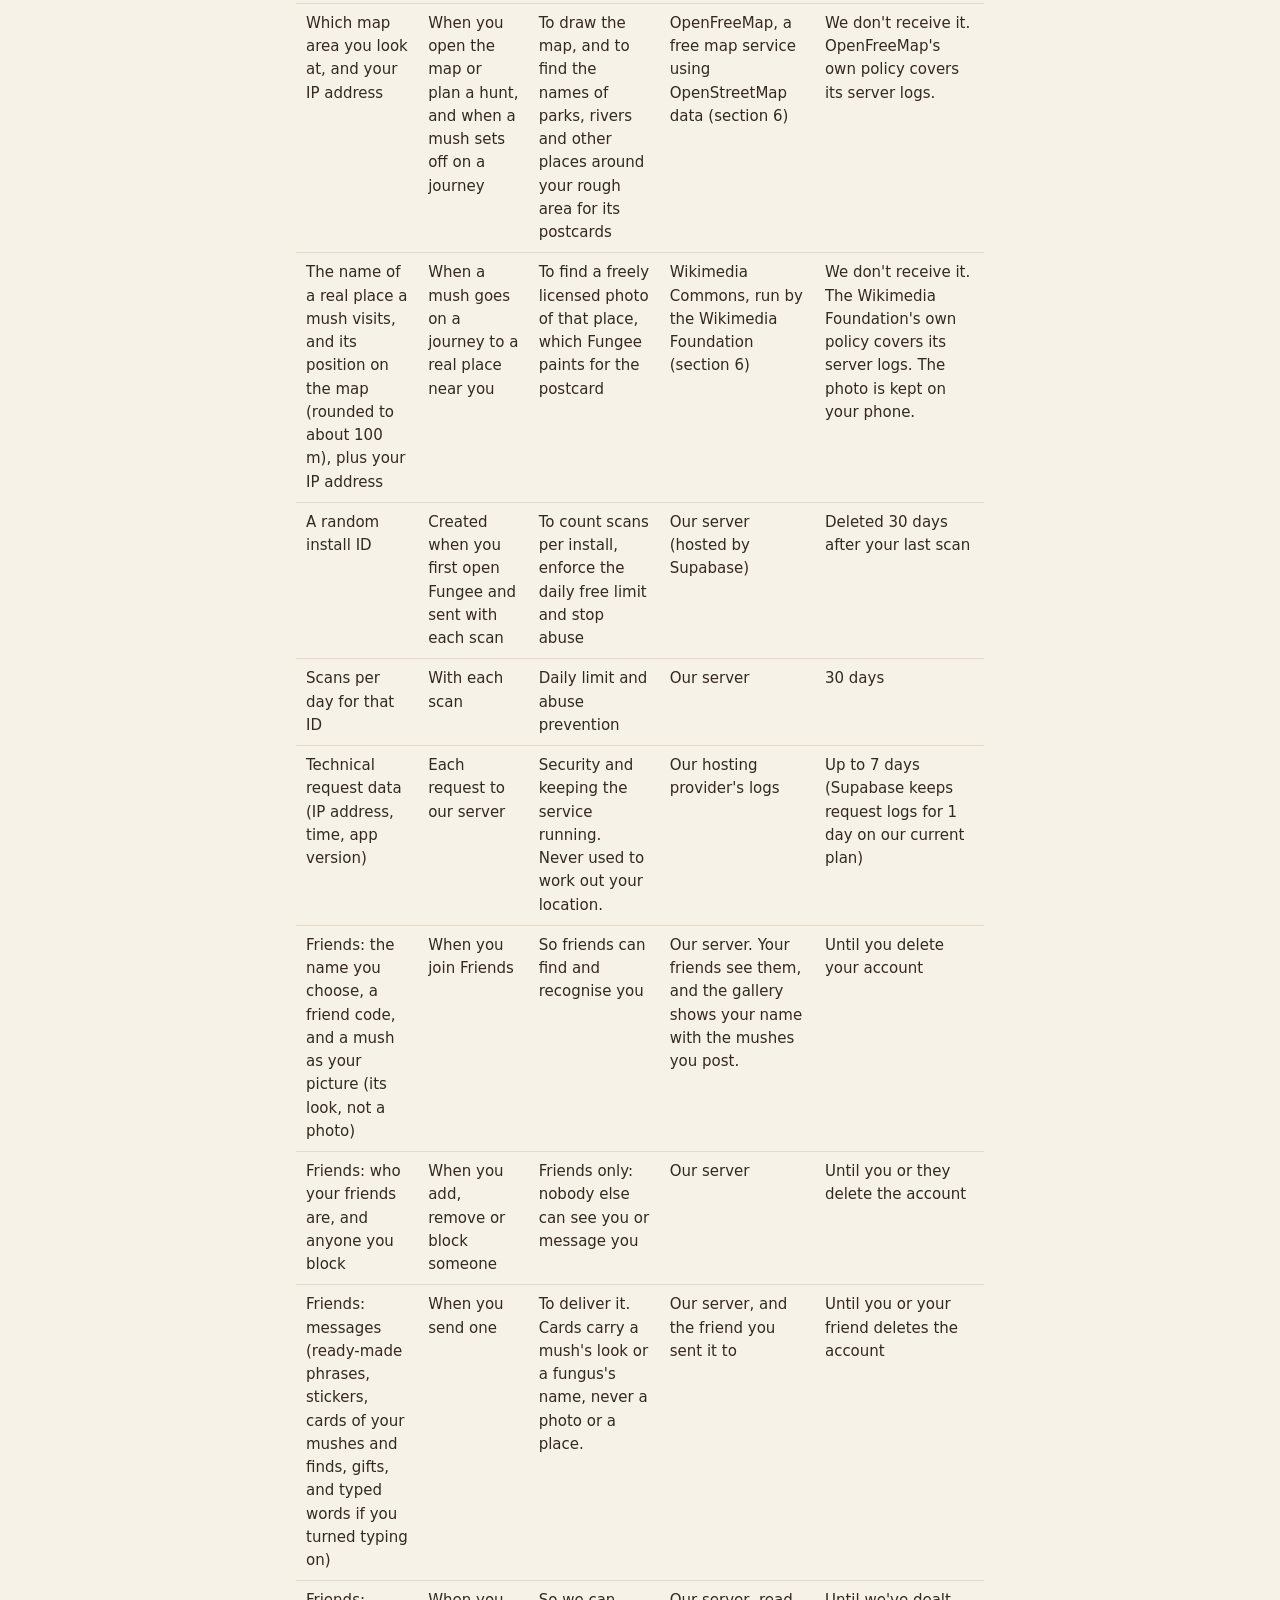
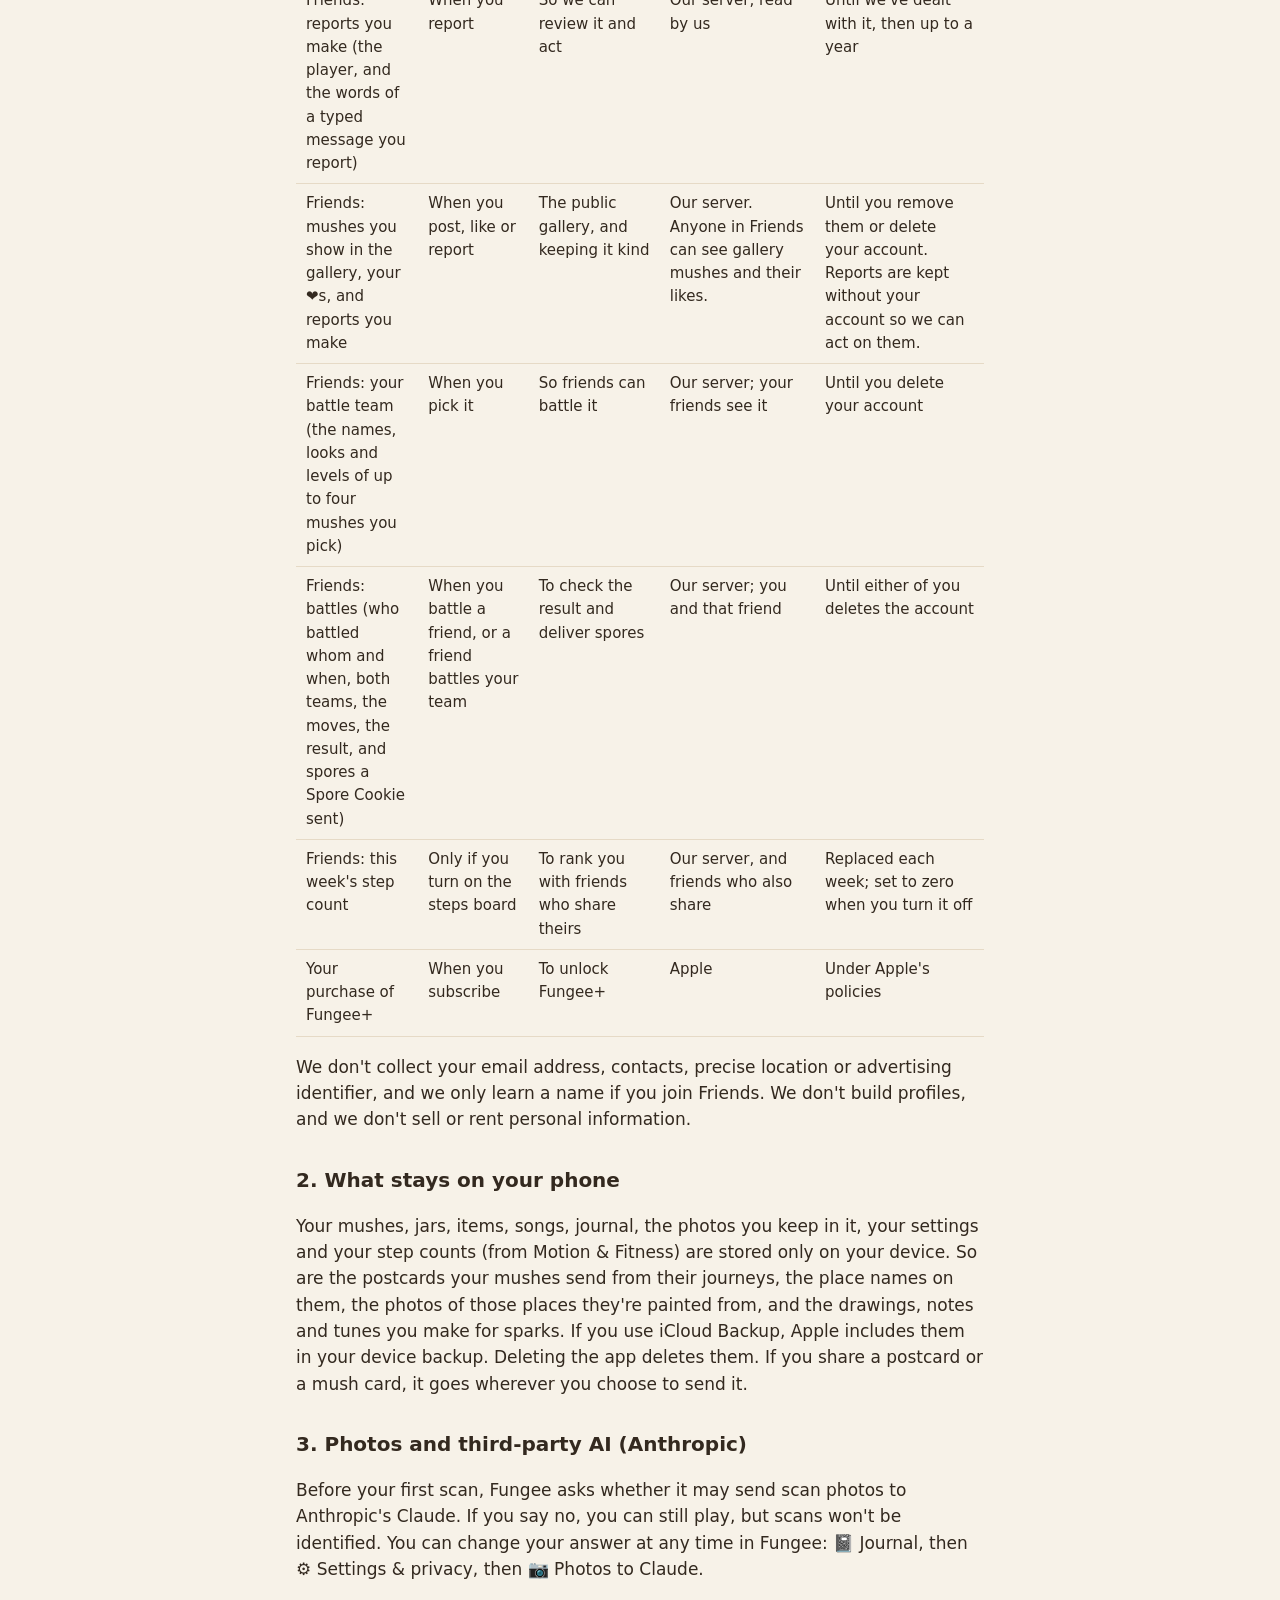
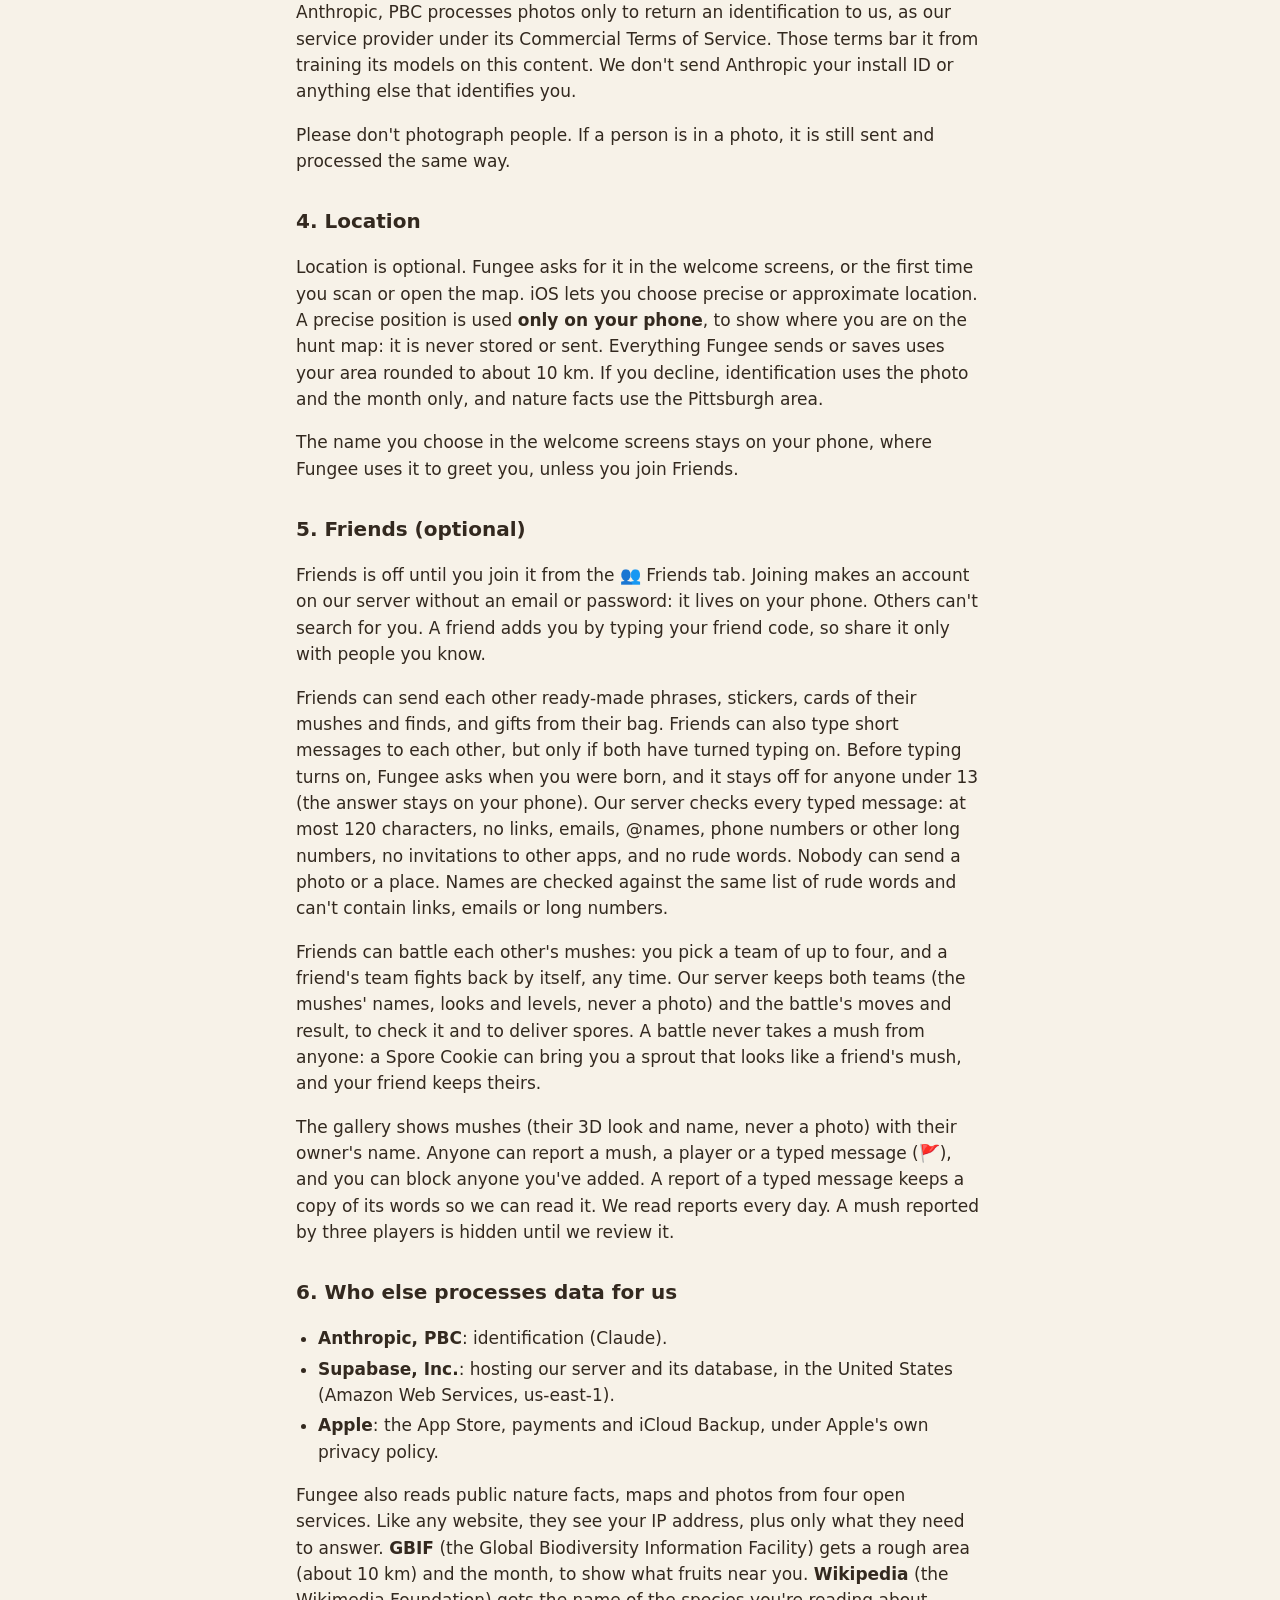
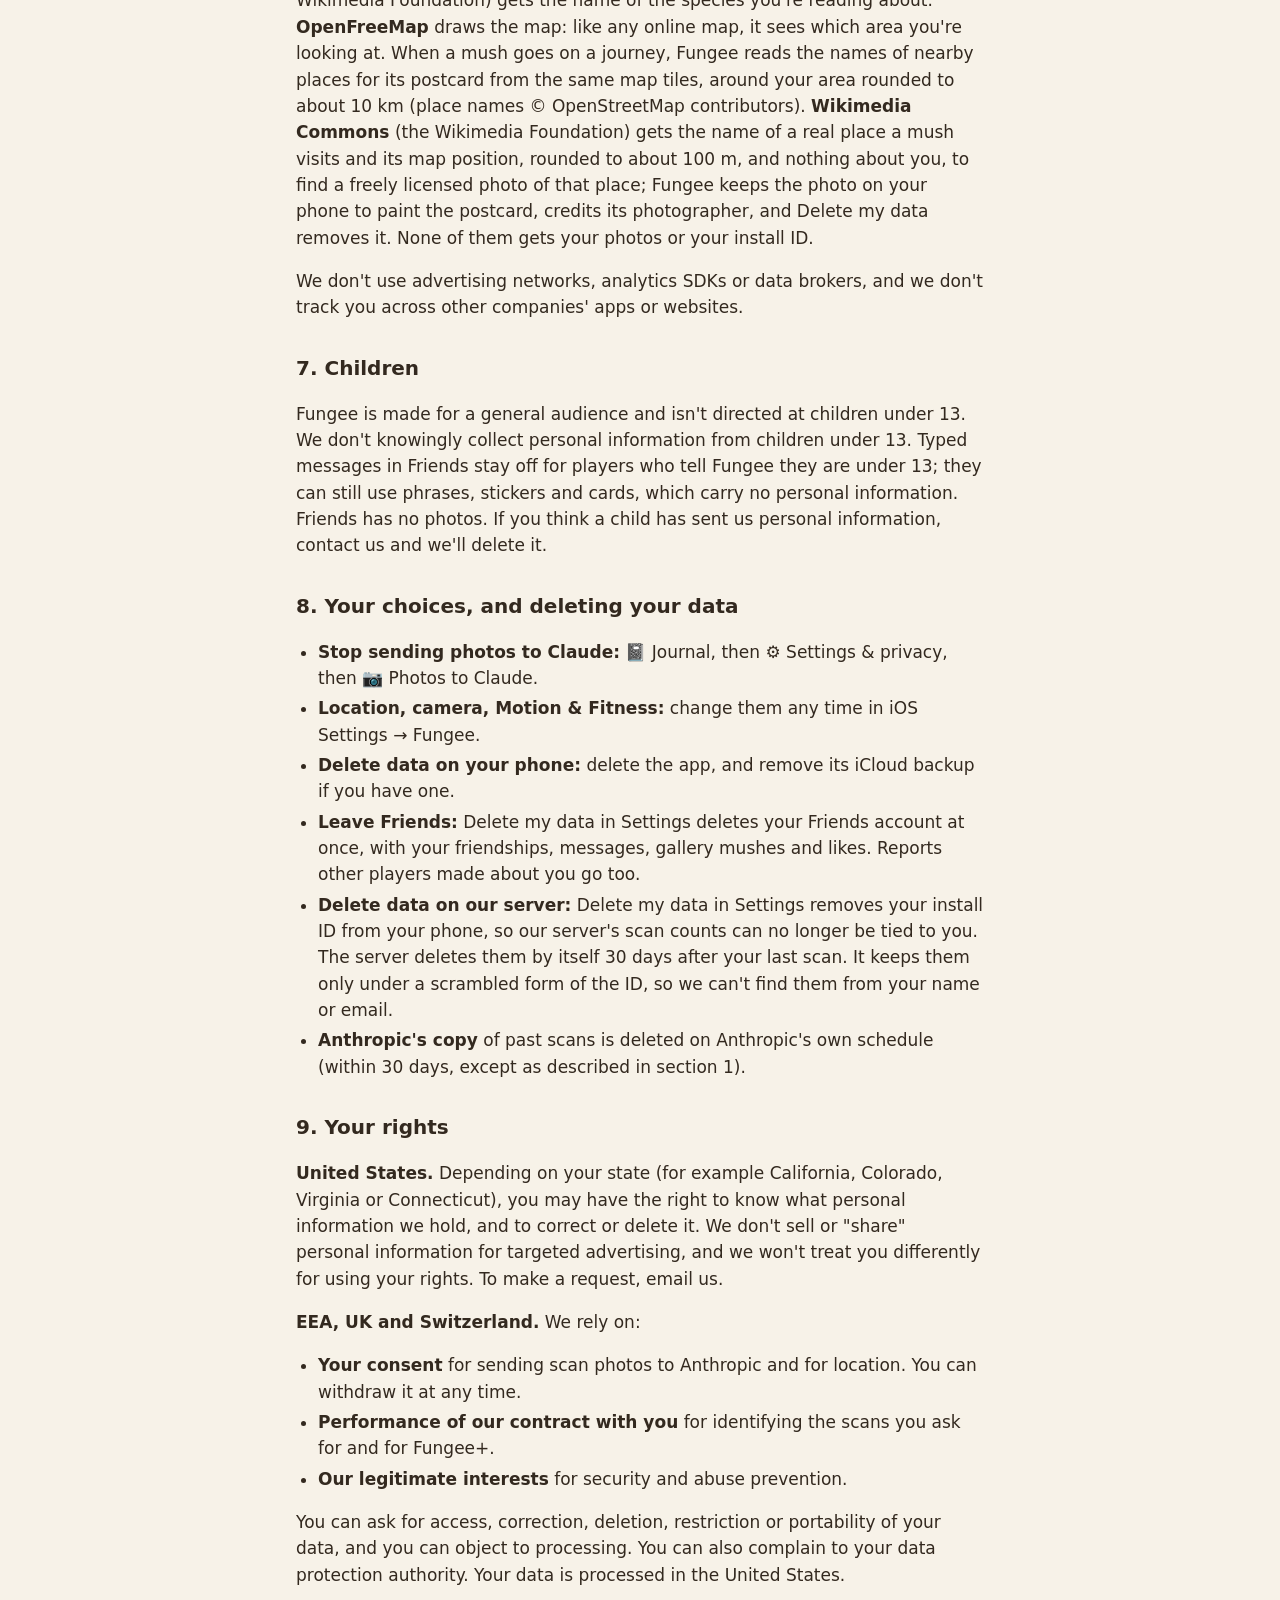
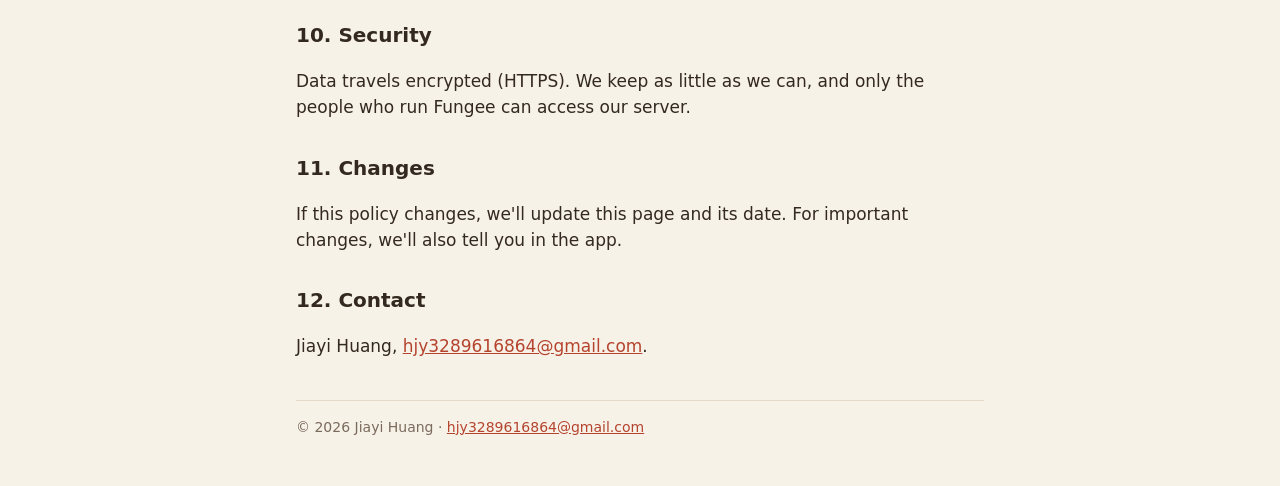
==== commit 248b7c11: "Publish the privacy policy Co-Authored-By: Claude Opus 5.5 <noreply@anthropic.com>" ====
--- a/privacy.html
+++ b/privacy.html
@@ -13,7 +13,7 @@
   <nav><a href="privacy.html">Privacy Policy</a></nav>
 
   <h1>Privacy Policy</h1>
-  <p class="meta">Effective 25 October 2026 · Fungee is made by Jiayi Huang ("we", "us") · Questions: <a href="mailto:hjy3289616864@gmail.com">hjy3289616864@gmail.com</a></p>
+  <p class="meta">Effective 26 October 2026 · Fungee is made by Jiayi Huang ("we", "us") · Questions: <a href="mailto:hjy3289616864@gmail.com">hjy3289616864@gmail.com</a></p>
 
   <div class="card">
     <h2 style="margin-top:0">The short version</h2>
@@ -43,6 +43,8 @@
     <tr><td>Friends: messages (ready-made phrases, stickers, cards of your mushes and finds, gifts, and typed words if you turned typing on)</td><td>When you send one</td><td>To deliver it. Cards carry a mush's look or a fungus's name, never a photo or a place.</td><td>Our server, and the friend you sent it to</td><td>Until you or your friend deletes the account</td></tr>
     <tr><td>Friends: reports you make (the player, and the words of a typed message you report)</td><td>When you report</td><td>So we can review it and act</td><td>Our server, read by us</td><td>Until we've dealt with it, then up to a year</td></tr>
     <tr><td>Friends: mushes you show in the gallery, your ❤️s, and reports you make</td><td>When you post, like or report</td><td>The public gallery, and keeping it kind</td><td>Our server. Anyone in Friends can see gallery mushes and their likes.</td><td>Until you remove them or delete your account. Reports are kept without your account so we can act on them.</td></tr>
+    <tr><td>Friends: your battle team (the names, looks and levels of up to four mushes you pick)</td><td>When you pick it</td><td>So friends can battle it</td><td>Our server; your friends see it</td><td>Until you delete your account</td></tr>
+    <tr><td>Friends: battles (who battled whom and when, both teams, the moves, the result, and spores a Spore Cookie sent)</td><td>When you battle a friend, or a friend battles your team</td><td>To check the result and deliver spores</td><td>Our server; you and that friend</td><td>Until either of you deletes the account</td></tr>
     <tr><td>Friends: this week's step count</td><td>Only if you turn on the steps board</td><td>To rank you with friends who share theirs</td><td>Our server, and friends who also share</td><td>Replaced each week; set to zero when you turn it off</td></tr>
     <tr><td>Your purchase of Fungee+</td><td>When you subscribe</td><td>To unlock Fungee+</td><td>Apple</td><td>Under Apple's policies</td></tr>
   </table></div>
@@ -63,6 +65,7 @@
   <h2>5. Friends (optional)</h2>
   <p>Friends is off until you join it from the 👥 Friends tab. Joining makes an account on our server without an email or password: it lives on your phone. Others can't search for you. A friend adds you by typing your friend code, so share it only with people you know.</p>
   <p>Friends can send each other ready-made phrases, stickers, cards of their mushes and finds, and gifts from their bag. Friends can also type short messages to each other, but only if both have turned typing on. Before typing turns on, Fungee asks when you were born, and it stays off for anyone under 13 (the answer stays on your phone). Our server checks every typed message: at most 120 characters, no links, emails, @names, phone numbers or other long numbers, no invitations to other apps, and no rude words. Nobody can send a photo or a place. Names are checked against the same list of rude words and can't contain links, emails or long numbers.</p>
+  <p>Friends can battle each other's mushes: you pick a team of up to four, and a friend's team fights back by itself, any time. Our server keeps both teams (the mushes' names, looks and levels, never a photo) and the battle's moves and result, to check it and to deliver spores. A battle never takes a mush from anyone: a Spore Cookie can bring you a sprout that looks like a friend's mush, and your friend keeps theirs.</p>
   <p>The gallery shows mushes (their 3D look and name, never a photo) with their owner's name. Anyone can report a mush, a player or a typed message (🚩), and you can block anyone you've added. A report of a typed message keeps a copy of its words so we can read it. We read reports every day. A mush reported by three players is hidden until we review it.</p>
 
   <h2>6. Who else processes data for us</h2>
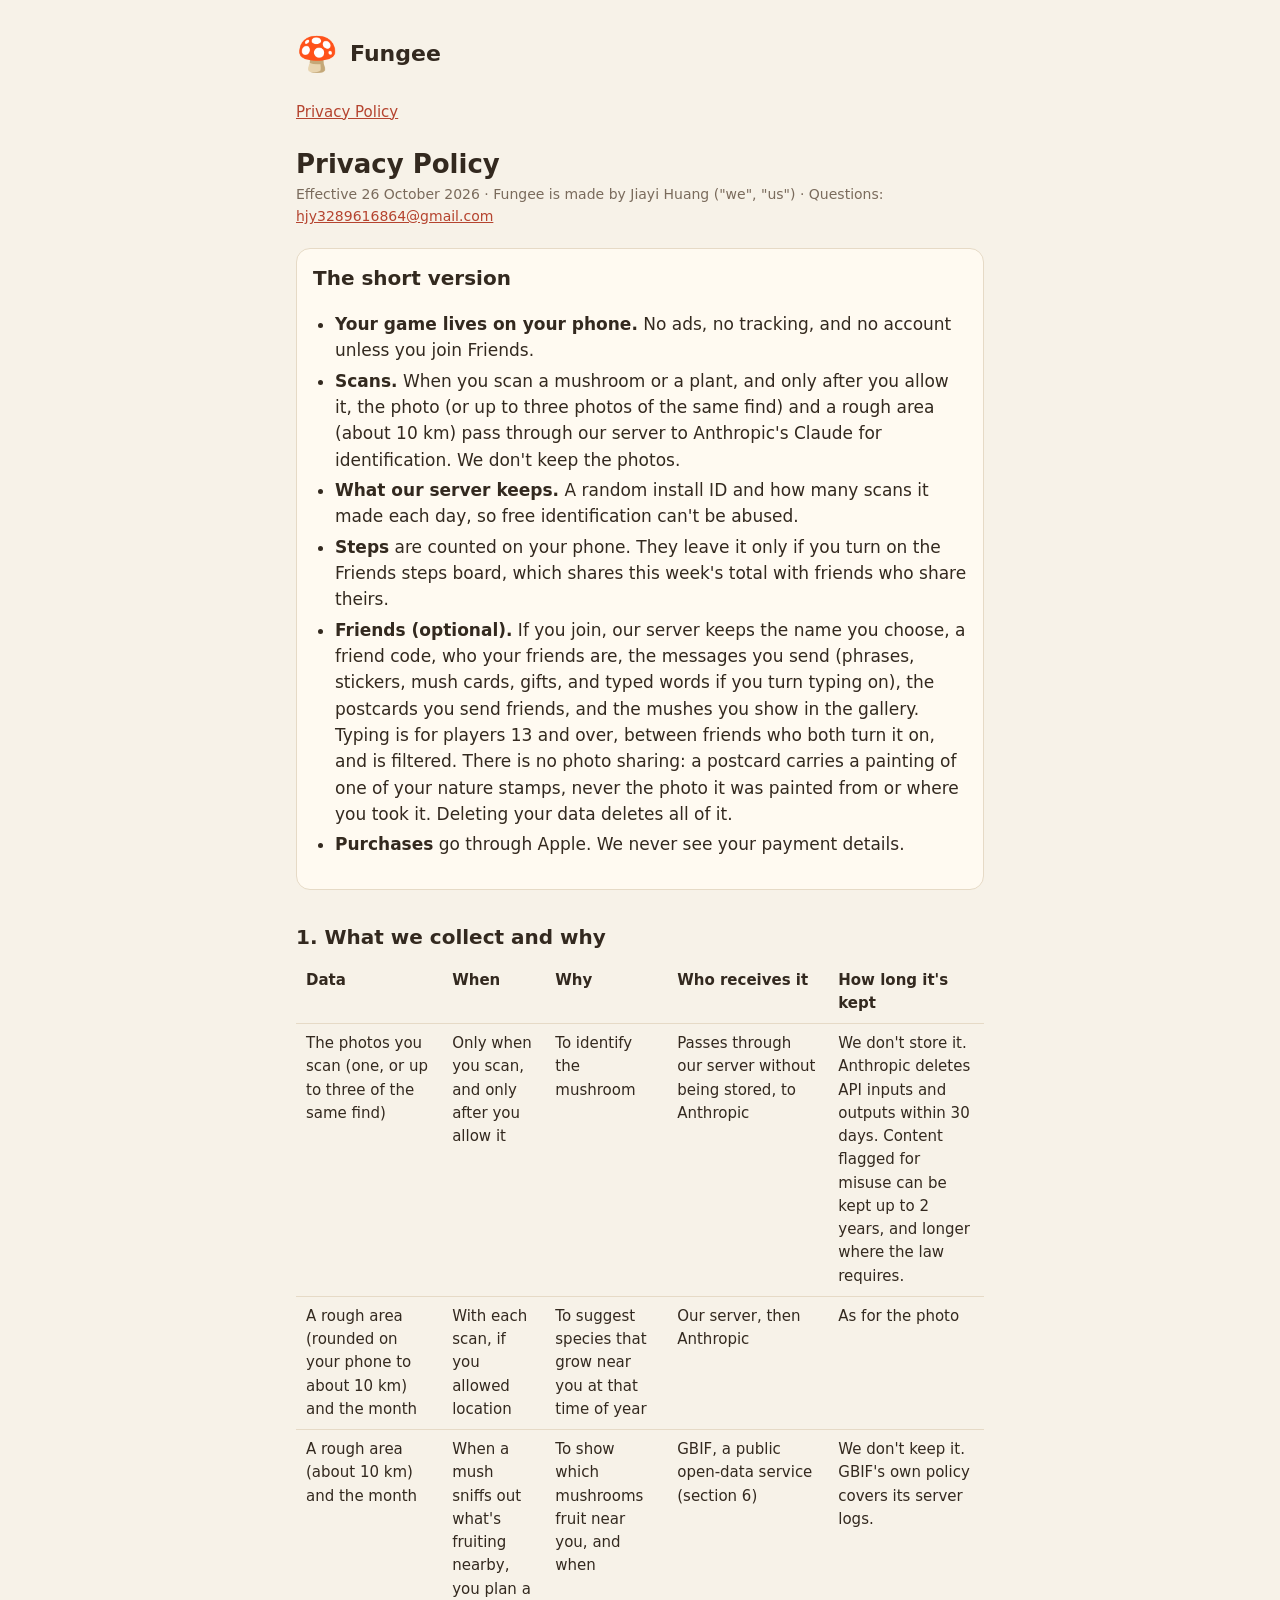
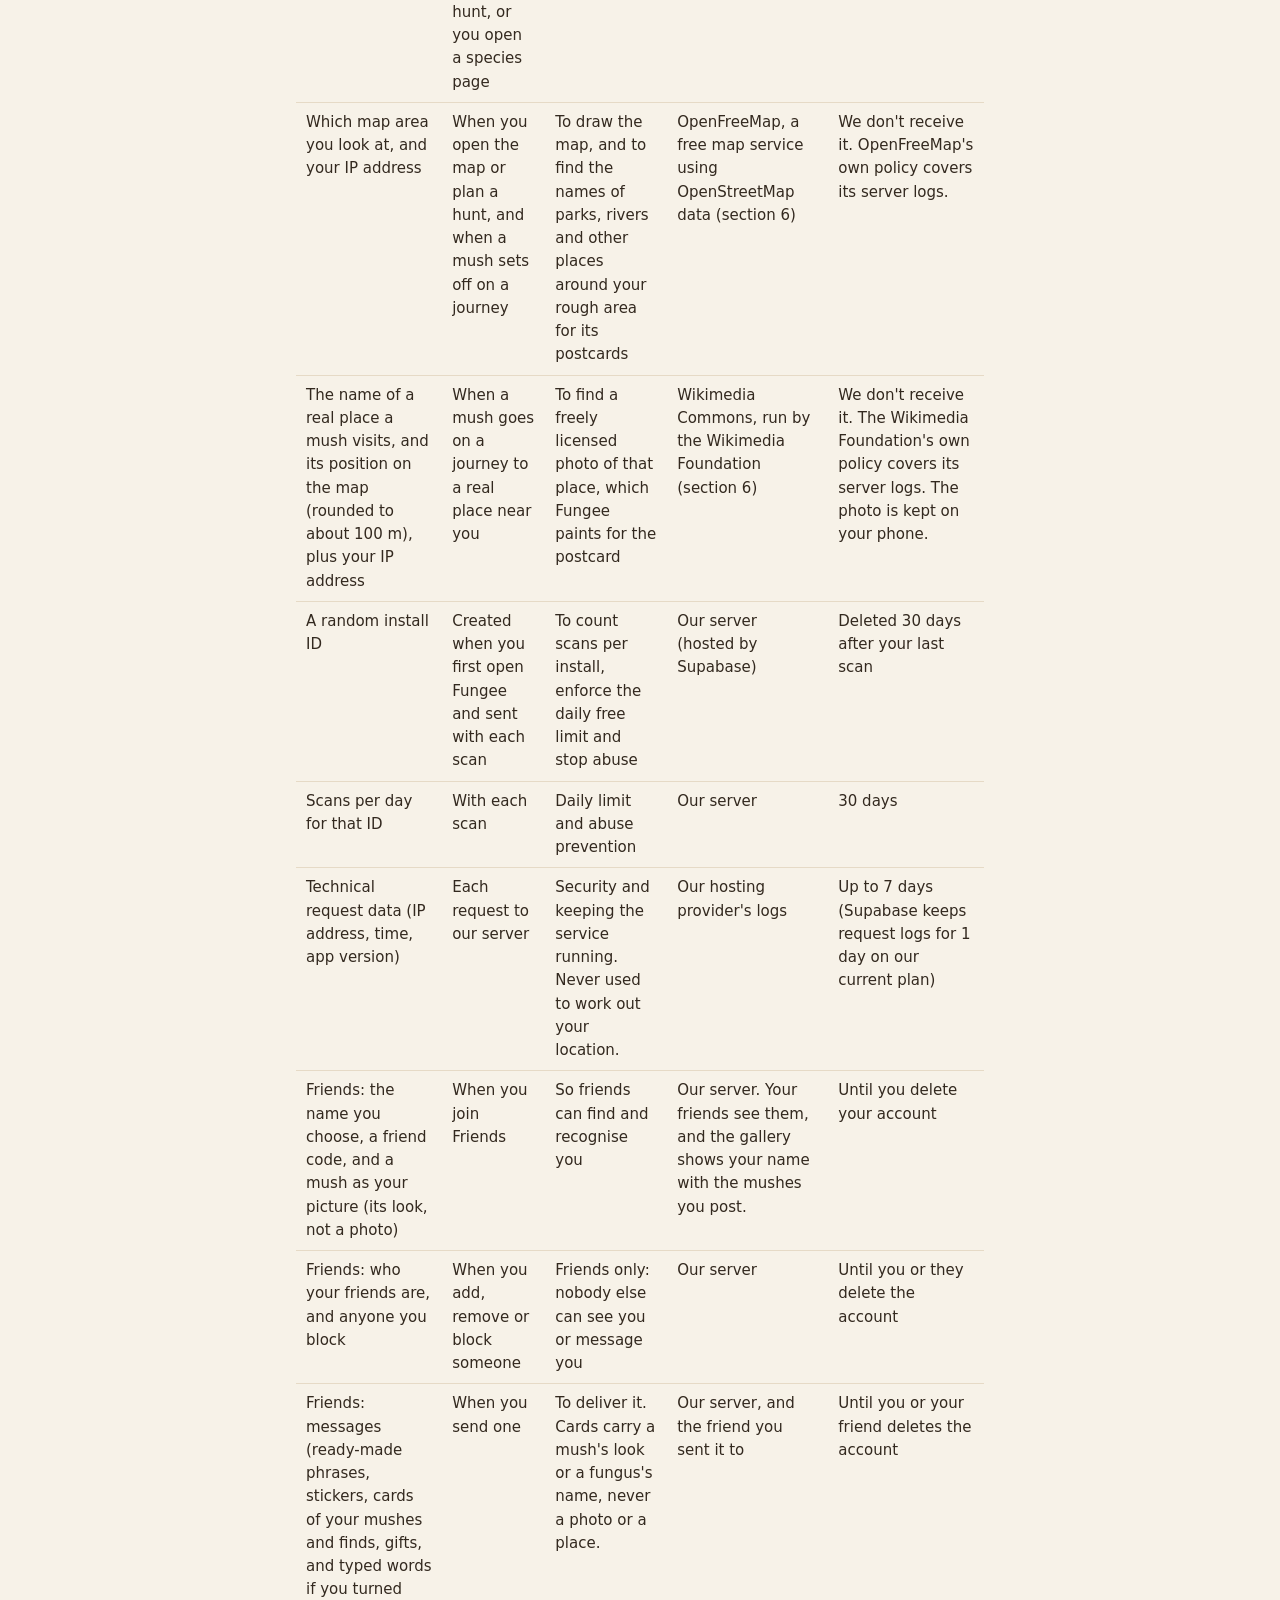
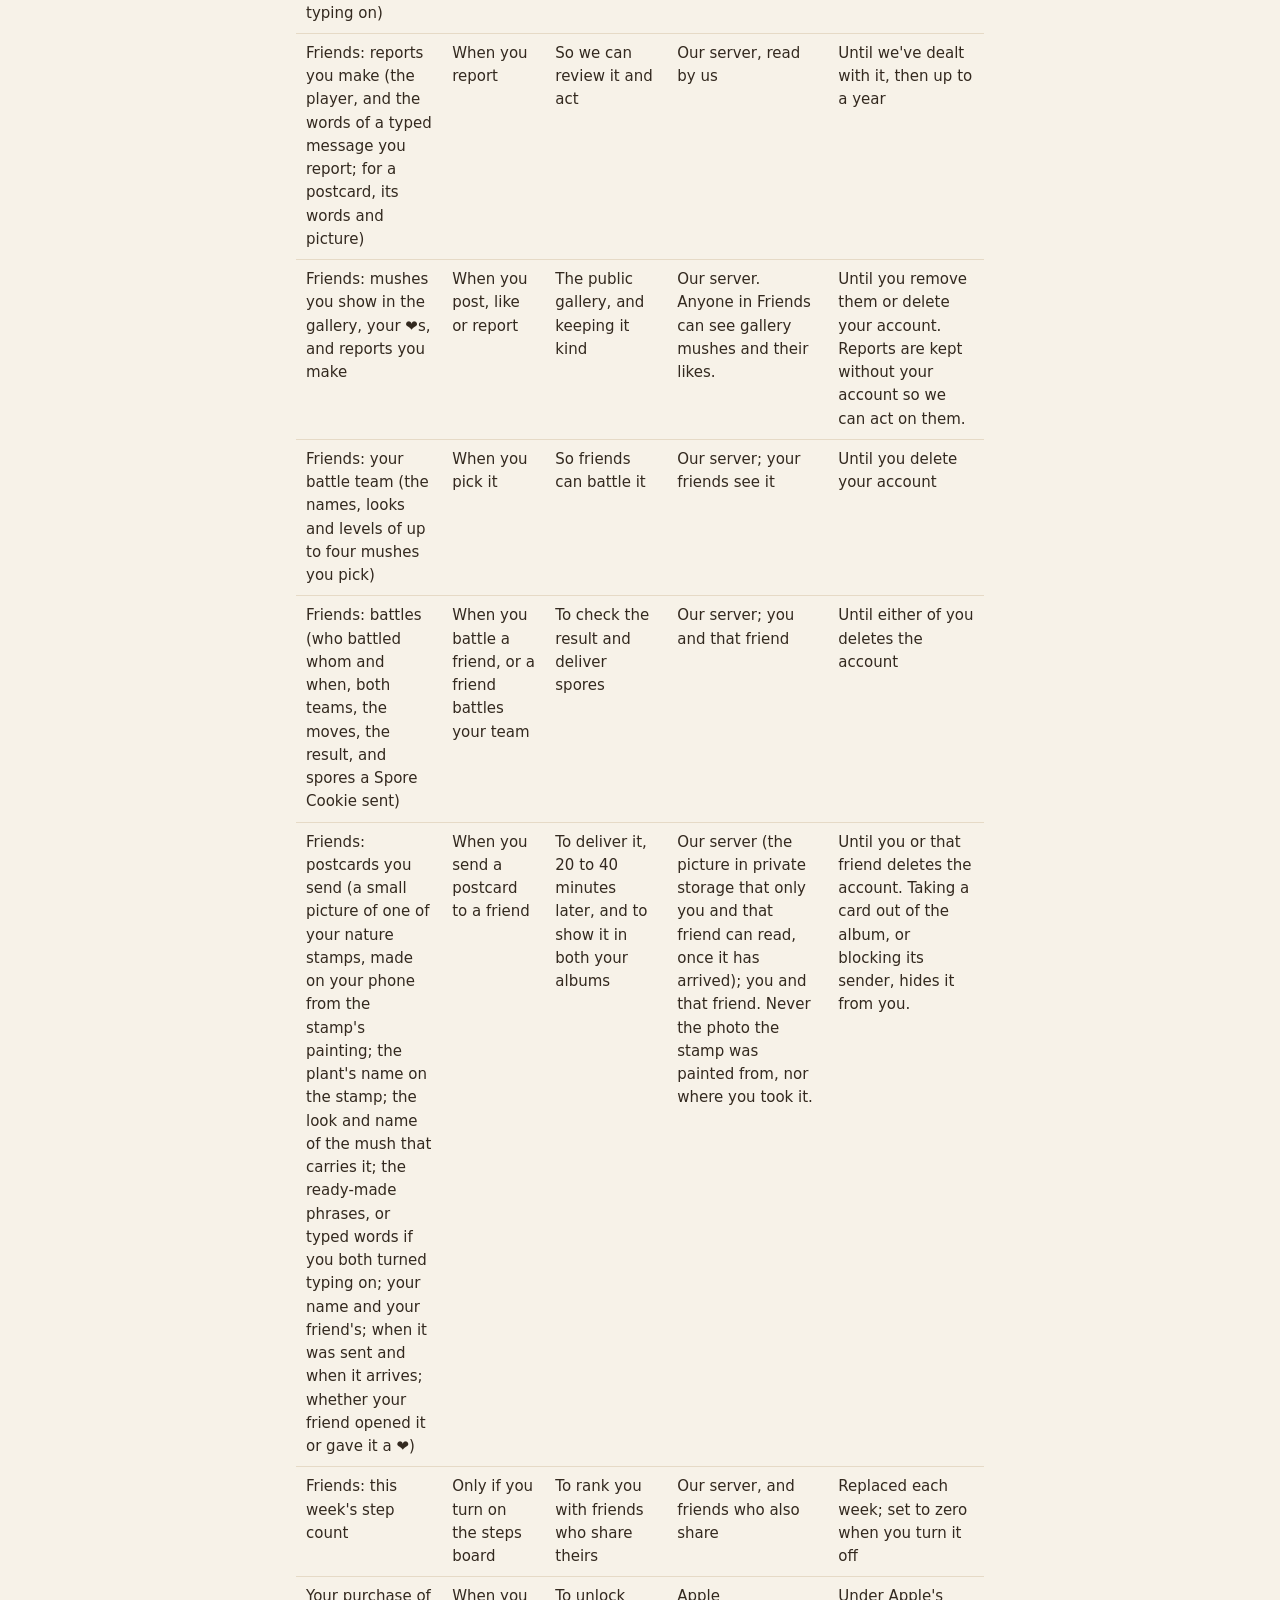
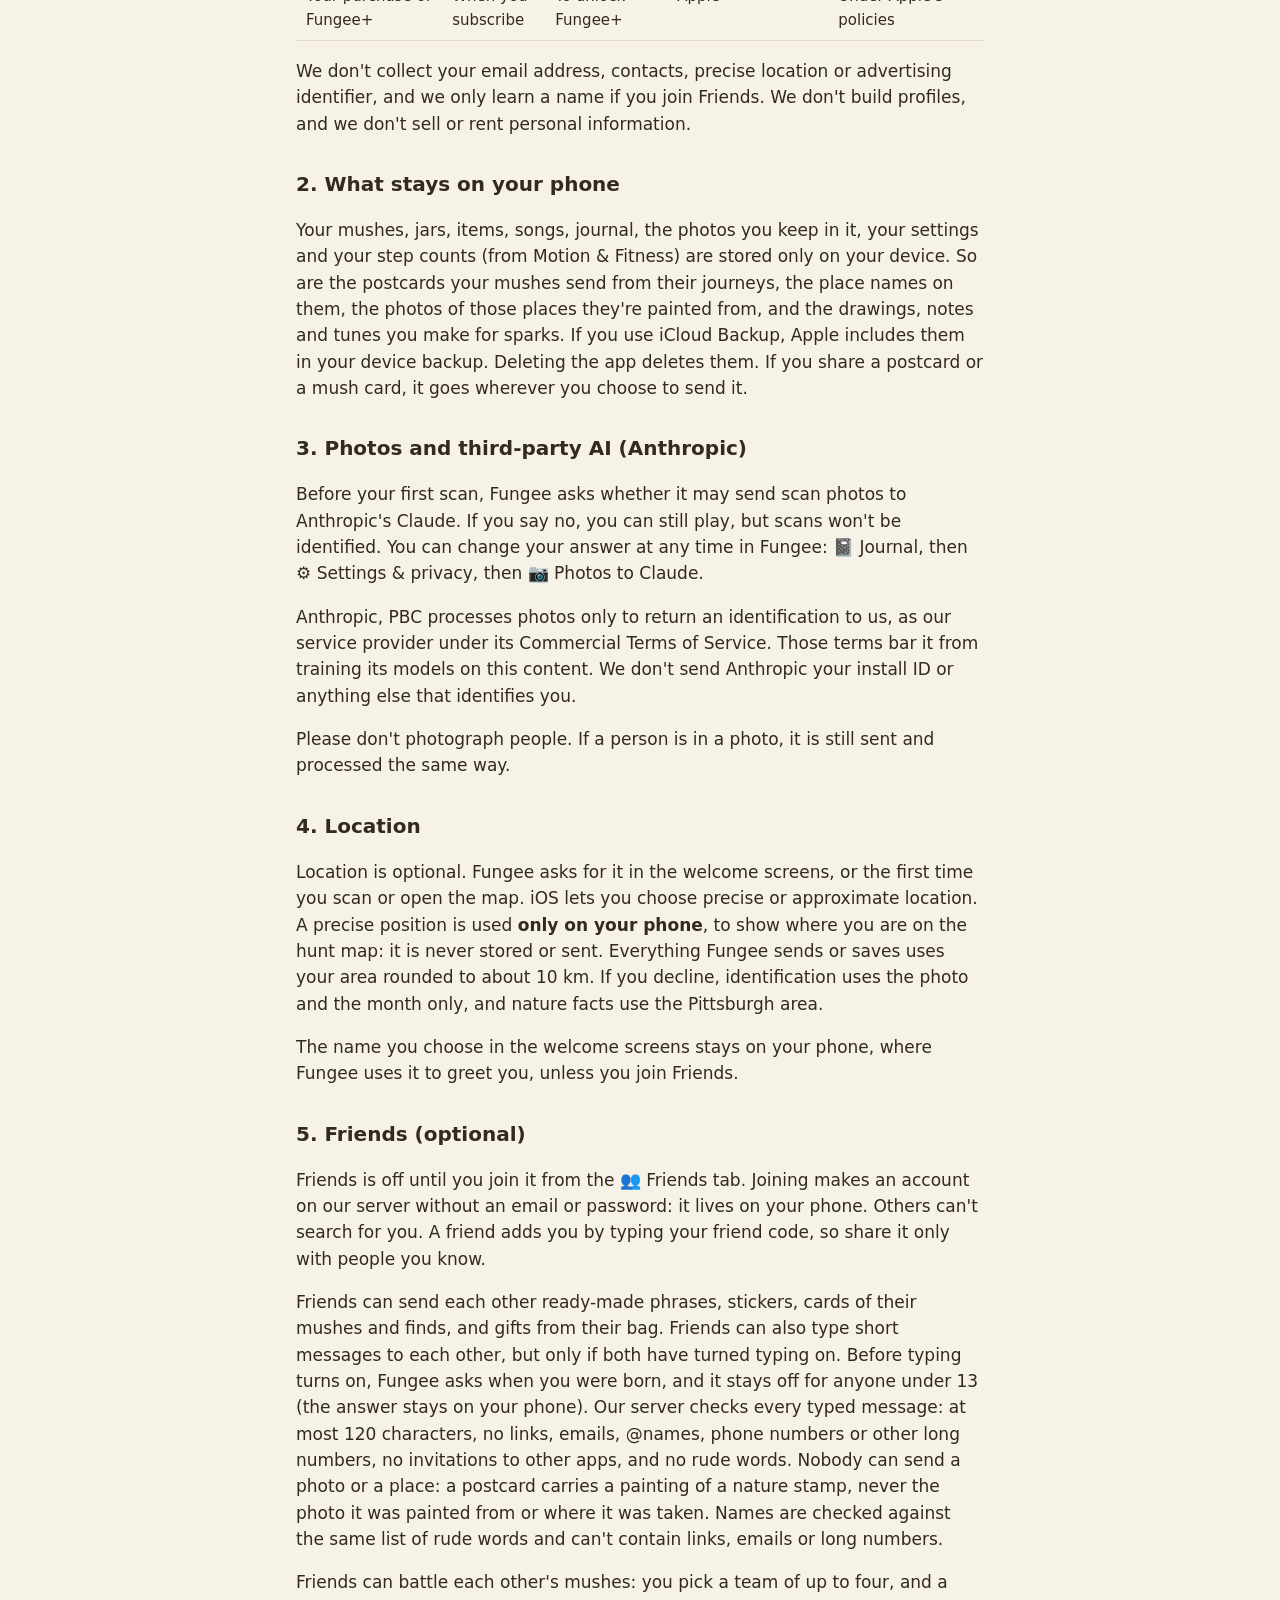
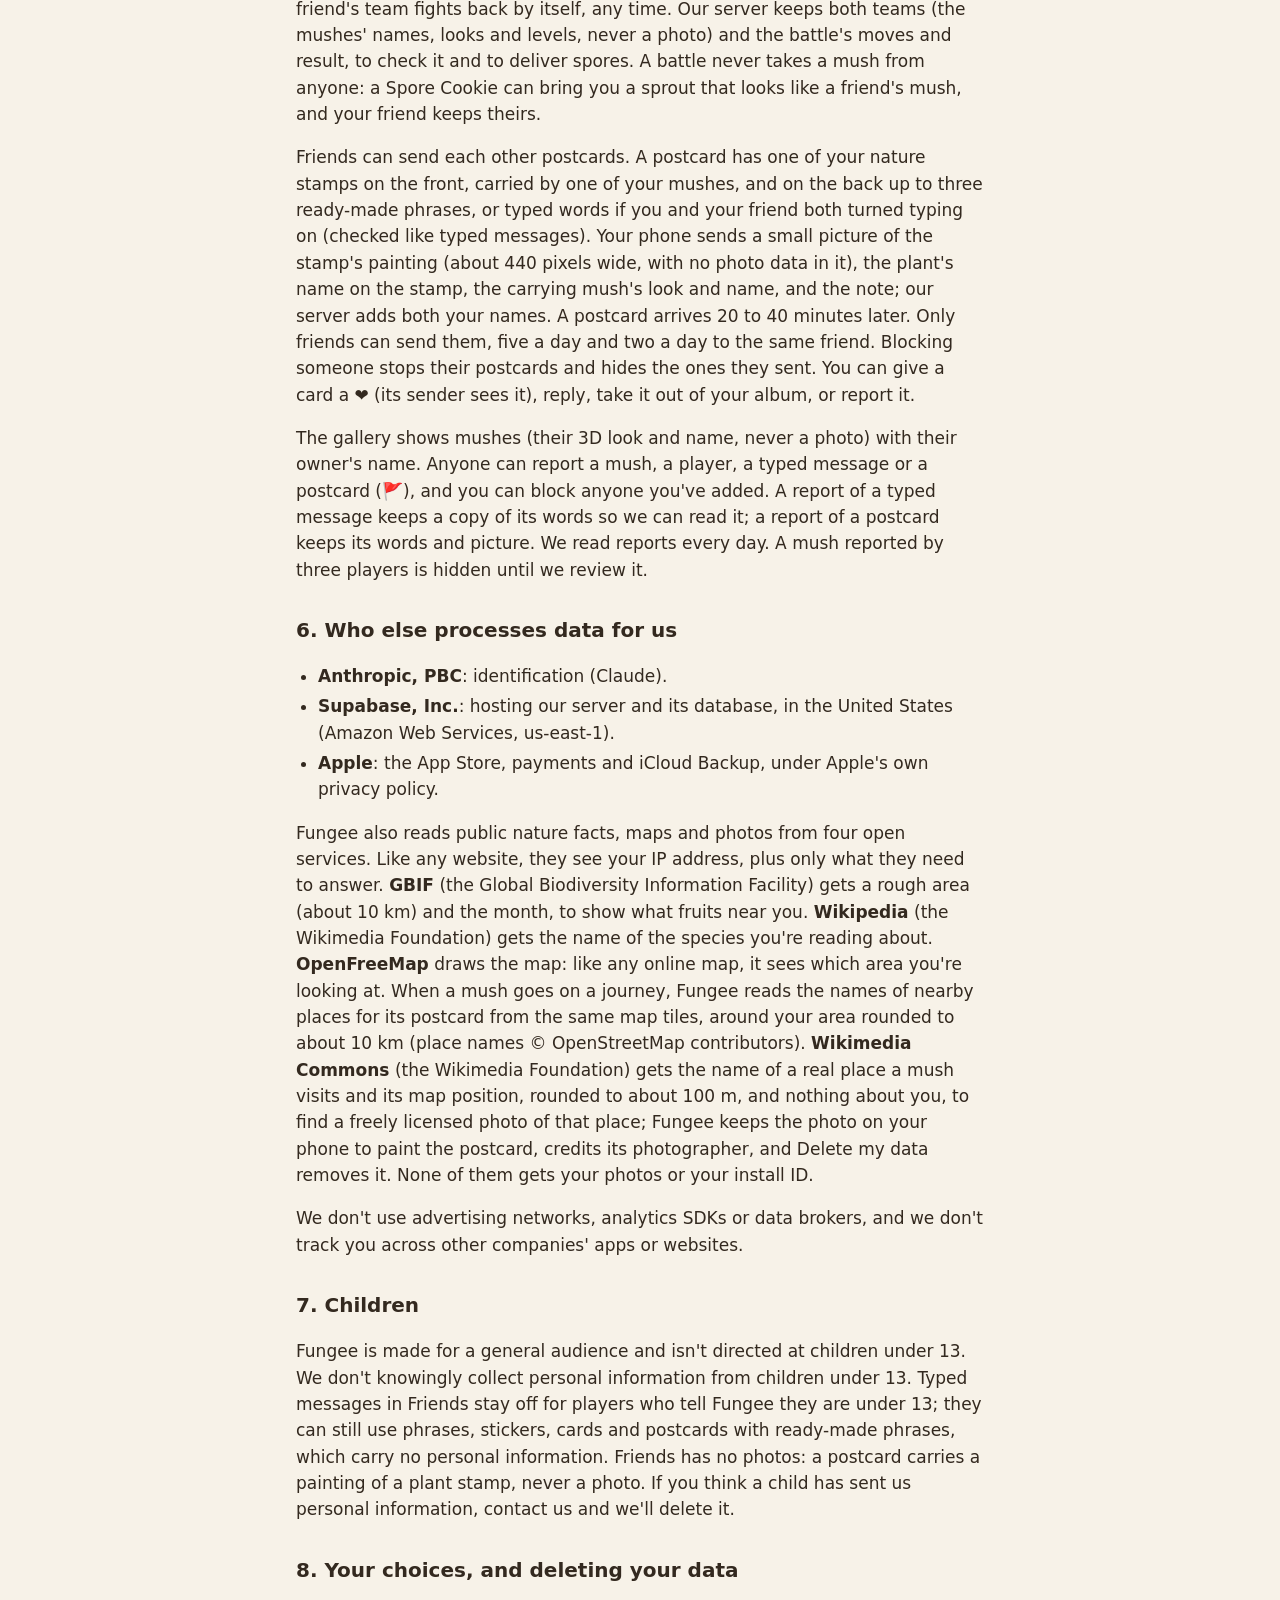
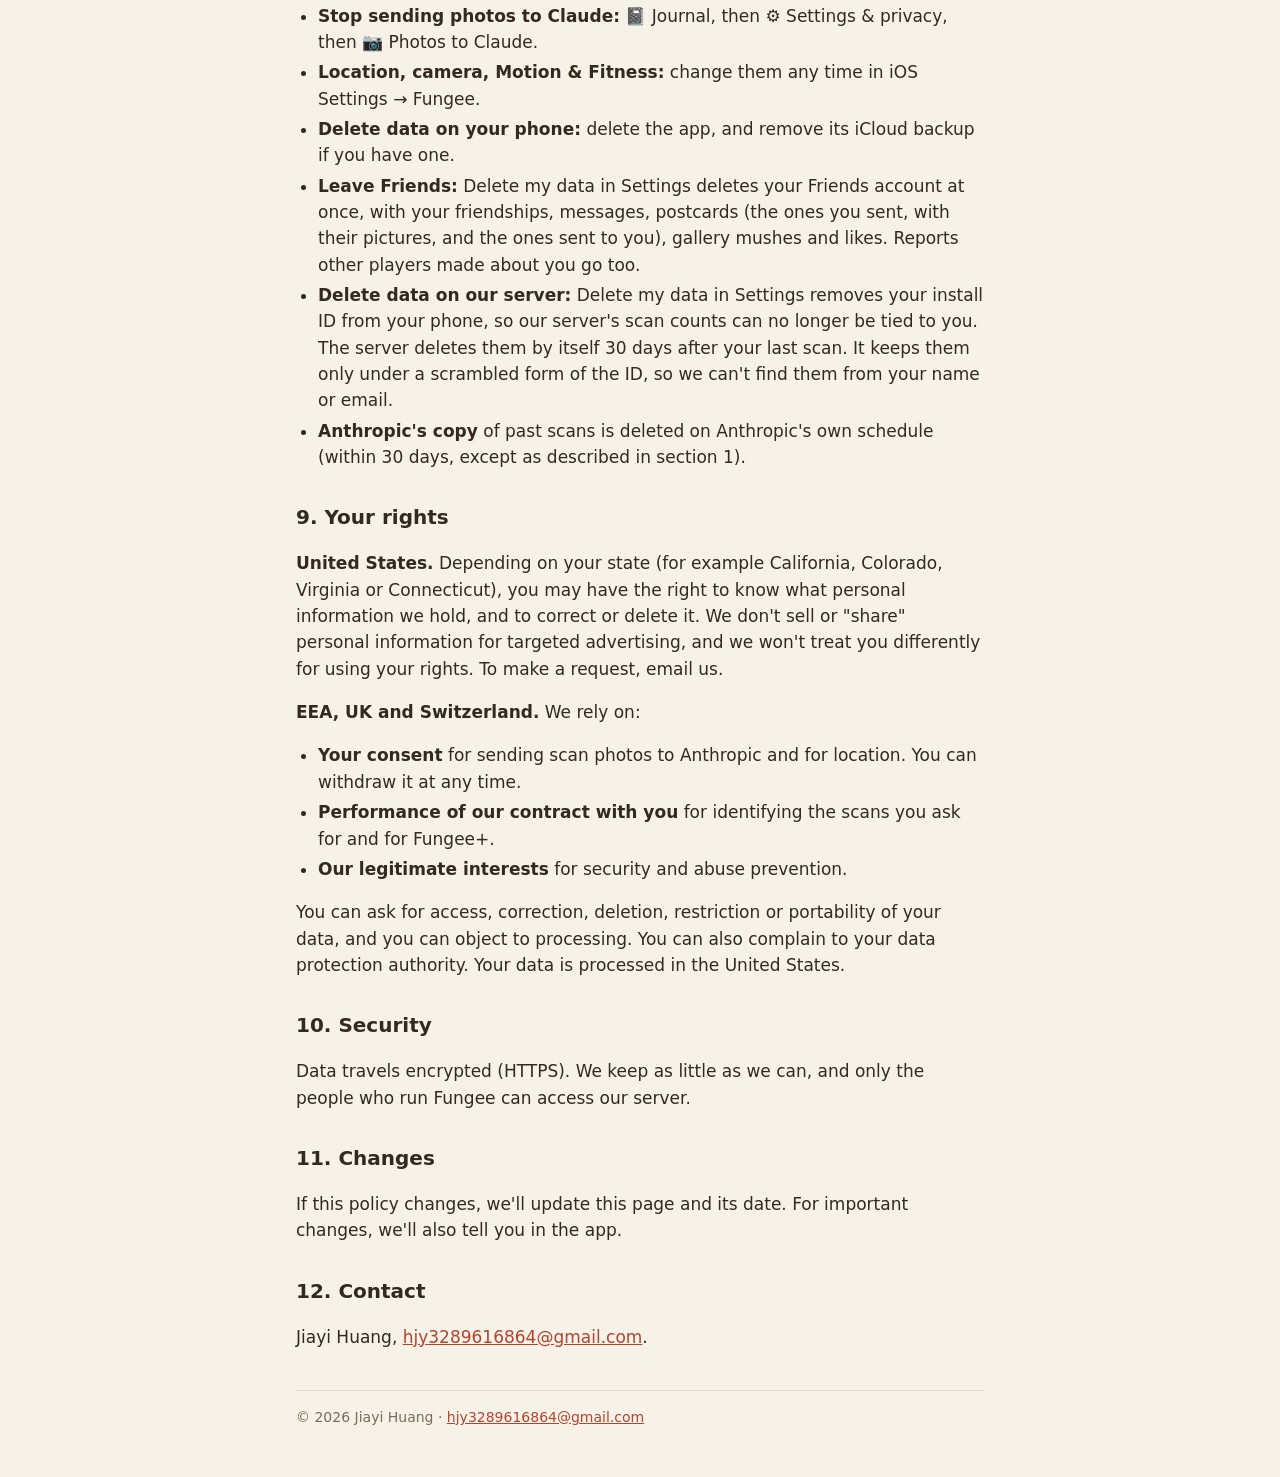
==== commit 80624fce: "Publish the privacy policy Co-Authored-By: Claude Opus 5.5 <noreply@anthropic.com>" ====
--- a/privacy.html
+++ b/privacy.html
@@ -22,7 +22,7 @@
       <li><b>Scans.</b> When you scan a mushroom or a plant, and only after you allow it, the photo (or up to three photos of the same find) and a rough area (about 10 km) pass through our server to Anthropic's Claude for identification. We don't keep the photos.</li>
       <li><b>What our server keeps.</b> A random install ID and how many scans it made each day, so free identification can't be abused.</li>
       <li><b>Steps</b> are counted on your phone. They leave it only if you turn on the Friends steps board, which shares this week's total with friends who share theirs.</li>
-      <li><b>Friends (optional).</b> If you join, our server keeps the name you choose, a friend code, who your friends are, the messages you send (phrases, stickers, mush cards, gifts, and typed words if you turn typing on), and the mushes you show in the gallery. Typing is for players 13 and over, between friends who both turn it on, and is filtered. There is no photo sharing. Deleting your data deletes all of it.</li>
+      <li><b>Friends (optional).</b> If you join, our server keeps the name you choose, a friend code, who your friends are, the messages you send (phrases, stickers, mush cards, gifts, and typed words if you turn typing on), the postcards you send friends, and the mushes you show in the gallery. Typing is for players 13 and over, between friends who both turn it on, and is filtered. There is no photo sharing: a postcard carries a painting of one of your nature stamps, never the photo it was painted from or where you took it. Deleting your data deletes all of it.</li>
       <li><b>Purchases</b> go through Apple. We never see your payment details.</li>
     </ul>
   </div>
@@ -41,10 +41,11 @@
     <tr><td>Friends: the name you choose, a friend code, and a mush as your picture (its look, not a photo)</td><td>When you join Friends</td><td>So friends can find and recognise you</td><td>Our server. Your friends see them, and the gallery shows your name with the mushes you post.</td><td>Until you delete your account</td></tr>
     <tr><td>Friends: who your friends are, and anyone you block</td><td>When you add, remove or block someone</td><td>Friends only: nobody else can see you or message you</td><td>Our server</td><td>Until you or they delete the account</td></tr>
     <tr><td>Friends: messages (ready-made phrases, stickers, cards of your mushes and finds, gifts, and typed words if you turned typing on)</td><td>When you send one</td><td>To deliver it. Cards carry a mush's look or a fungus's name, never a photo or a place.</td><td>Our server, and the friend you sent it to</td><td>Until you or your friend deletes the account</td></tr>
-    <tr><td>Friends: reports you make (the player, and the words of a typed message you report)</td><td>When you report</td><td>So we can review it and act</td><td>Our server, read by us</td><td>Until we've dealt with it, then up to a year</td></tr>
+    <tr><td>Friends: reports you make (the player, and the words of a typed message you report; for a postcard, its words and picture)</td><td>When you report</td><td>So we can review it and act</td><td>Our server, read by us</td><td>Until we've dealt with it, then up to a year</td></tr>
     <tr><td>Friends: mushes you show in the gallery, your ❤️s, and reports you make</td><td>When you post, like or report</td><td>The public gallery, and keeping it kind</td><td>Our server. Anyone in Friends can see gallery mushes and their likes.</td><td>Until you remove them or delete your account. Reports are kept without your account so we can act on them.</td></tr>
     <tr><td>Friends: your battle team (the names, looks and levels of up to four mushes you pick)</td><td>When you pick it</td><td>So friends can battle it</td><td>Our server; your friends see it</td><td>Until you delete your account</td></tr>
     <tr><td>Friends: battles (who battled whom and when, both teams, the moves, the result, and spores a Spore Cookie sent)</td><td>When you battle a friend, or a friend battles your team</td><td>To check the result and deliver spores</td><td>Our server; you and that friend</td><td>Until either of you deletes the account</td></tr>
+    <tr><td>Friends: postcards you send (a small picture of one of your nature stamps, made on your phone from the stamp's painting; the plant's name on the stamp; the look and name of the mush that carries it; the ready-made phrases, or typed words if you both turned typing on; your name and your friend's; when it was sent and when it arrives; whether your friend opened it or gave it a ❤️)</td><td>When you send a postcard to a friend</td><td>To deliver it, 20 to 40 minutes later, and to show it in both your albums</td><td>Our server (the picture in private storage that only you and that friend can read, once it has arrived); you and that friend. Never the photo the stamp was painted from, nor where you took it.</td><td>Until you or that friend deletes the account. Taking a card out of the album, or blocking its sender, hides it from you.</td></tr>
     <tr><td>Friends: this week's step count</td><td>Only if you turn on the steps board</td><td>To rank you with friends who share theirs</td><td>Our server, and friends who also share</td><td>Replaced each week; set to zero when you turn it off</td></tr>
     <tr><td>Your purchase of Fungee+</td><td>When you subscribe</td><td>To unlock Fungee+</td><td>Apple</td><td>Under Apple's policies</td></tr>
   </table></div>
@@ -64,9 +65,10 @@
 
   <h2>5. Friends (optional)</h2>
   <p>Friends is off until you join it from the 👥 Friends tab. Joining makes an account on our server without an email or password: it lives on your phone. Others can't search for you. A friend adds you by typing your friend code, so share it only with people you know.</p>
-  <p>Friends can send each other ready-made phrases, stickers, cards of their mushes and finds, and gifts from their bag. Friends can also type short messages to each other, but only if both have turned typing on. Before typing turns on, Fungee asks when you were born, and it stays off for anyone under 13 (the answer stays on your phone). Our server checks every typed message: at most 120 characters, no links, emails, @names, phone numbers or other long numbers, no invitations to other apps, and no rude words. Nobody can send a photo or a place. Names are checked against the same list of rude words and can't contain links, emails or long numbers.</p>
+  <p>Friends can send each other ready-made phrases, stickers, cards of their mushes and finds, and gifts from their bag. Friends can also type short messages to each other, but only if both have turned typing on. Before typing turns on, Fungee asks when you were born, and it stays off for anyone under 13 (the answer stays on your phone). Our server checks every typed message: at most 120 characters, no links, emails, @names, phone numbers or other long numbers, no invitations to other apps, and no rude words. Nobody can send a photo or a place: a postcard carries a painting of a nature stamp, never the photo it was painted from or where it was taken. Names are checked against the same list of rude words and can't contain links, emails or long numbers.</p>
   <p>Friends can battle each other's mushes: you pick a team of up to four, and a friend's team fights back by itself, any time. Our server keeps both teams (the mushes' names, looks and levels, never a photo) and the battle's moves and result, to check it and to deliver spores. A battle never takes a mush from anyone: a Spore Cookie can bring you a sprout that looks like a friend's mush, and your friend keeps theirs.</p>
-  <p>The gallery shows mushes (their 3D look and name, never a photo) with their owner's name. Anyone can report a mush, a player or a typed message (🚩), and you can block anyone you've added. A report of a typed message keeps a copy of its words so we can read it. We read reports every day. A mush reported by three players is hidden until we review it.</p>
+  <p>Friends can send each other postcards. A postcard has one of your nature stamps on the front, carried by one of your mushes, and on the back up to three ready-made phrases, or typed words if you and your friend both turned typing on (checked like typed messages). Your phone sends a small picture of the stamp's painting (about 440 pixels wide, with no photo data in it), the plant's name on the stamp, the carrying mush's look and name, and the note; our server adds both your names. A postcard arrives 20 to 40 minutes later. Only friends can send them, five a day and two a day to the same friend. Blocking someone stops their postcards and hides the ones they sent. You can give a card a ❤️ (its sender sees it), reply, take it out of your album, or report it.</p>
+  <p>The gallery shows mushes (their 3D look and name, never a photo) with their owner's name. Anyone can report a mush, a player, a typed message or a postcard (🚩), and you can block anyone you've added. A report of a typed message keeps a copy of its words so we can read it; a report of a postcard keeps its words and picture. We read reports every day. A mush reported by three players is hidden until we review it.</p>
 
   <h2>6. Who else processes data for us</h2>
   <ul>
@@ -78,14 +80,14 @@
   <p>We don't use advertising networks, analytics SDKs or data brokers, and we don't track you across other companies' apps or websites.</p>
 
   <h2>7. Children</h2>
-  <p>Fungee is made for a general audience and isn't directed at children under 13. We don't knowingly collect personal information from children under 13. Typed messages in Friends stay off for players who tell Fungee they are under 13; they can still use phrases, stickers and cards, which carry no personal information. Friends has no photos. If you think a child has sent us personal information, contact us and we'll delete it.</p>
+  <p>Fungee is made for a general audience and isn't directed at children under 13. We don't knowingly collect personal information from children under 13. Typed messages in Friends stay off for players who tell Fungee they are under 13; they can still use phrases, stickers, cards and postcards with ready-made phrases, which carry no personal information. Friends has no photos: a postcard carries a painting of a plant stamp, never a photo. If you think a child has sent us personal information, contact us and we'll delete it.</p>
 
   <h2>8. Your choices, and deleting your data</h2>
   <ul>
     <li><b>Stop sending photos to Claude:</b> 📓 Journal, then ⚙️ Settings &amp; privacy, then 📷 Photos to Claude.</li>
     <li><b>Location, camera, Motion &amp; Fitness:</b> change them any time in iOS Settings → Fungee.</li>
     <li><b>Delete data on your phone:</b> delete the app, and remove its iCloud backup if you have one.</li>
-    <li><b>Leave Friends:</b> Delete my data in Settings deletes your Friends account at once, with your friendships, messages, gallery mushes and likes. Reports other players made about you go too.</li>
+    <li><b>Leave Friends:</b> Delete my data in Settings deletes your Friends account at once, with your friendships, messages, postcards (the ones you sent, with their pictures, and the ones sent to you), gallery mushes and likes. Reports other players made about you go too.</li>
     <li><b>Delete data on our server:</b> Delete my data in Settings removes your install ID from your phone, so our server's scan counts can no longer be tied to you. The server deletes them by itself 30 days after your last scan. It keeps them only under a scrambled form of the ID, so we can't find them from your name or email.</li>
     <li><b>Anthropic's copy</b> of past scans is deleted on Anthropic's own schedule (within 30 days, except as described in section 1).</li>
   </ul>
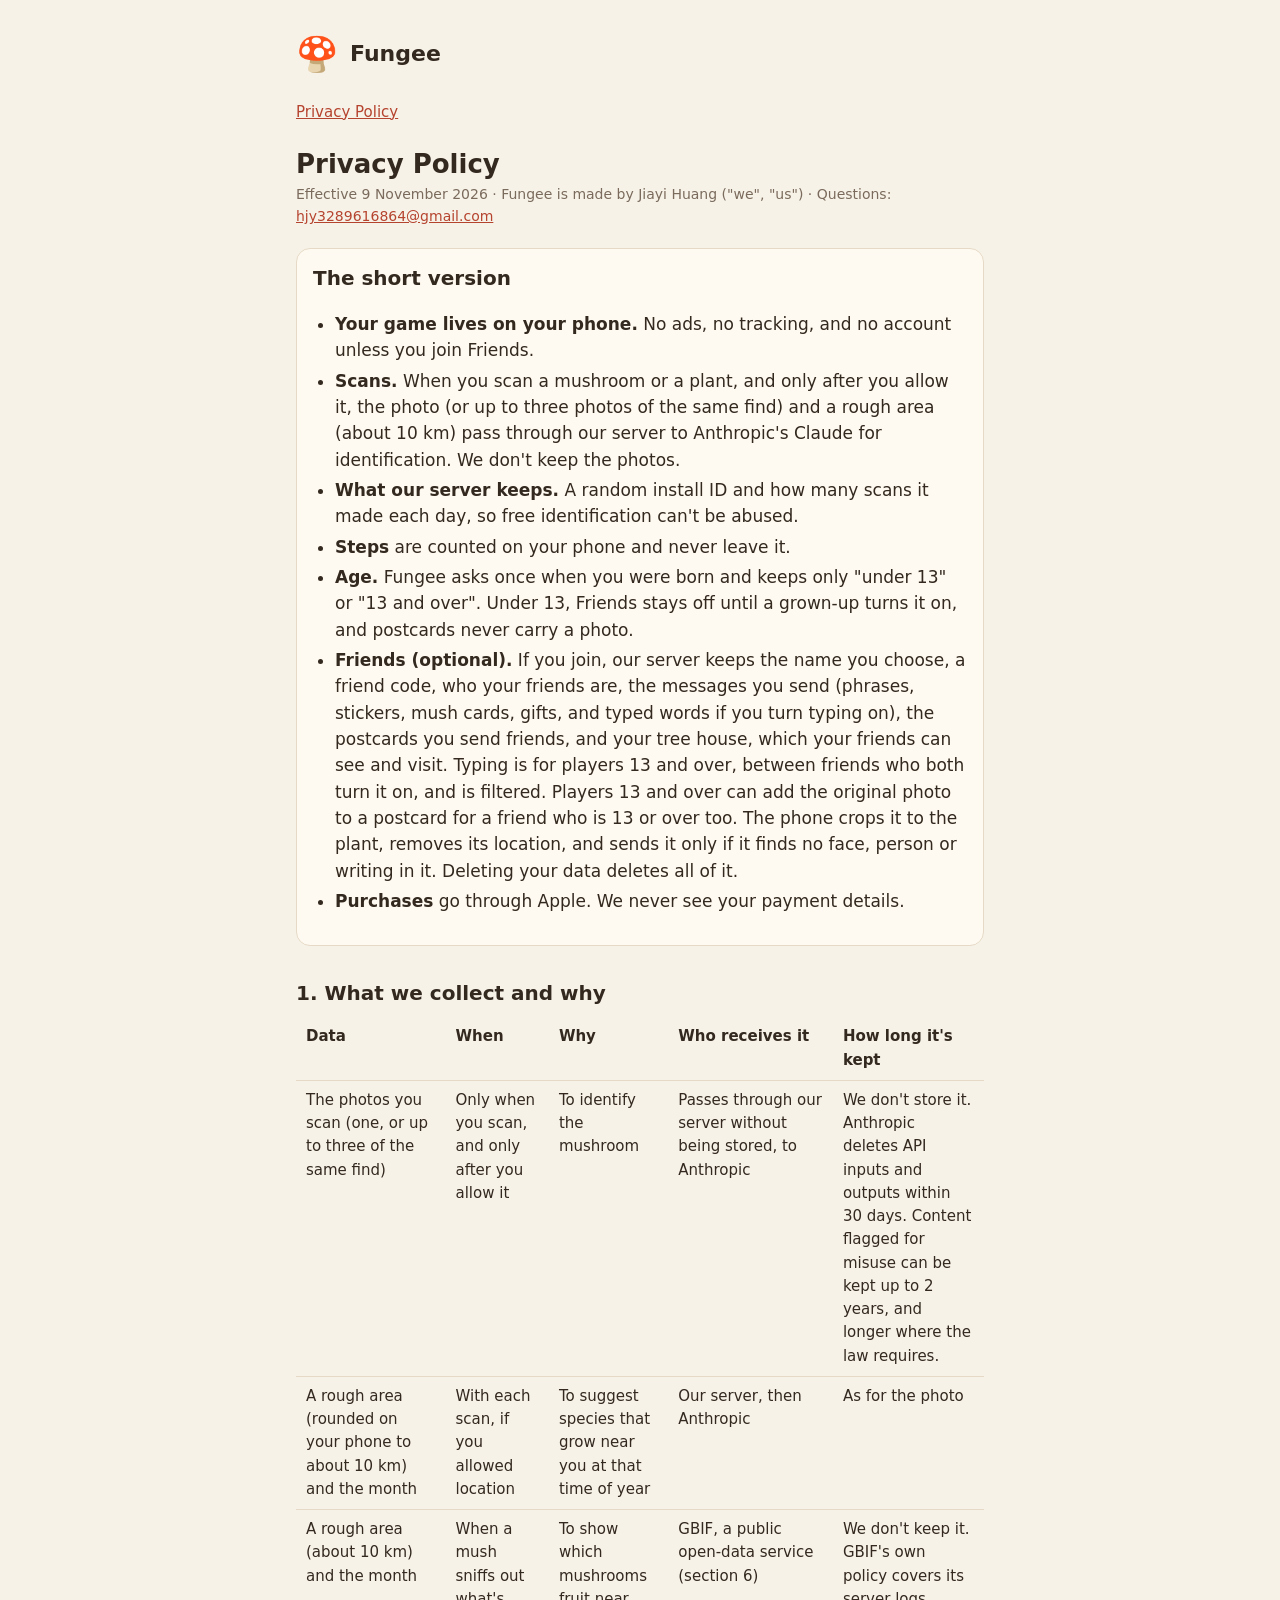
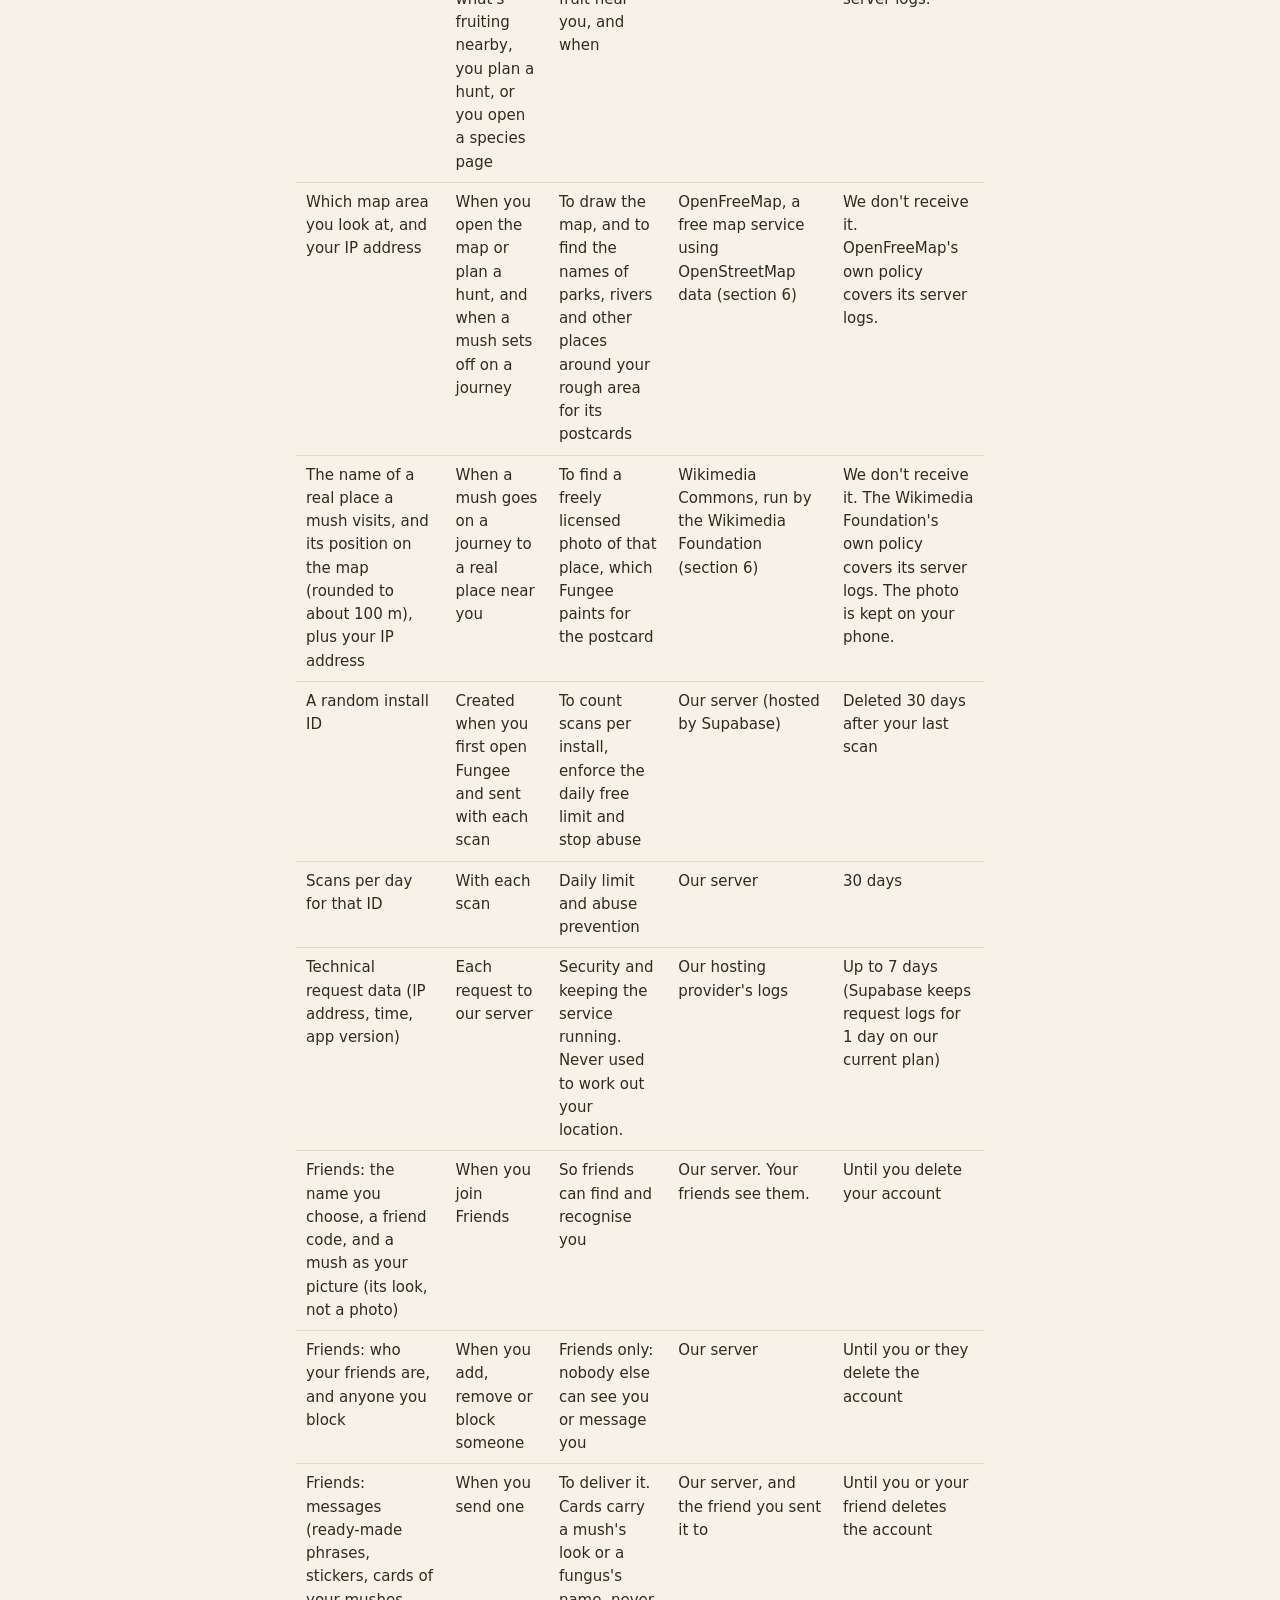
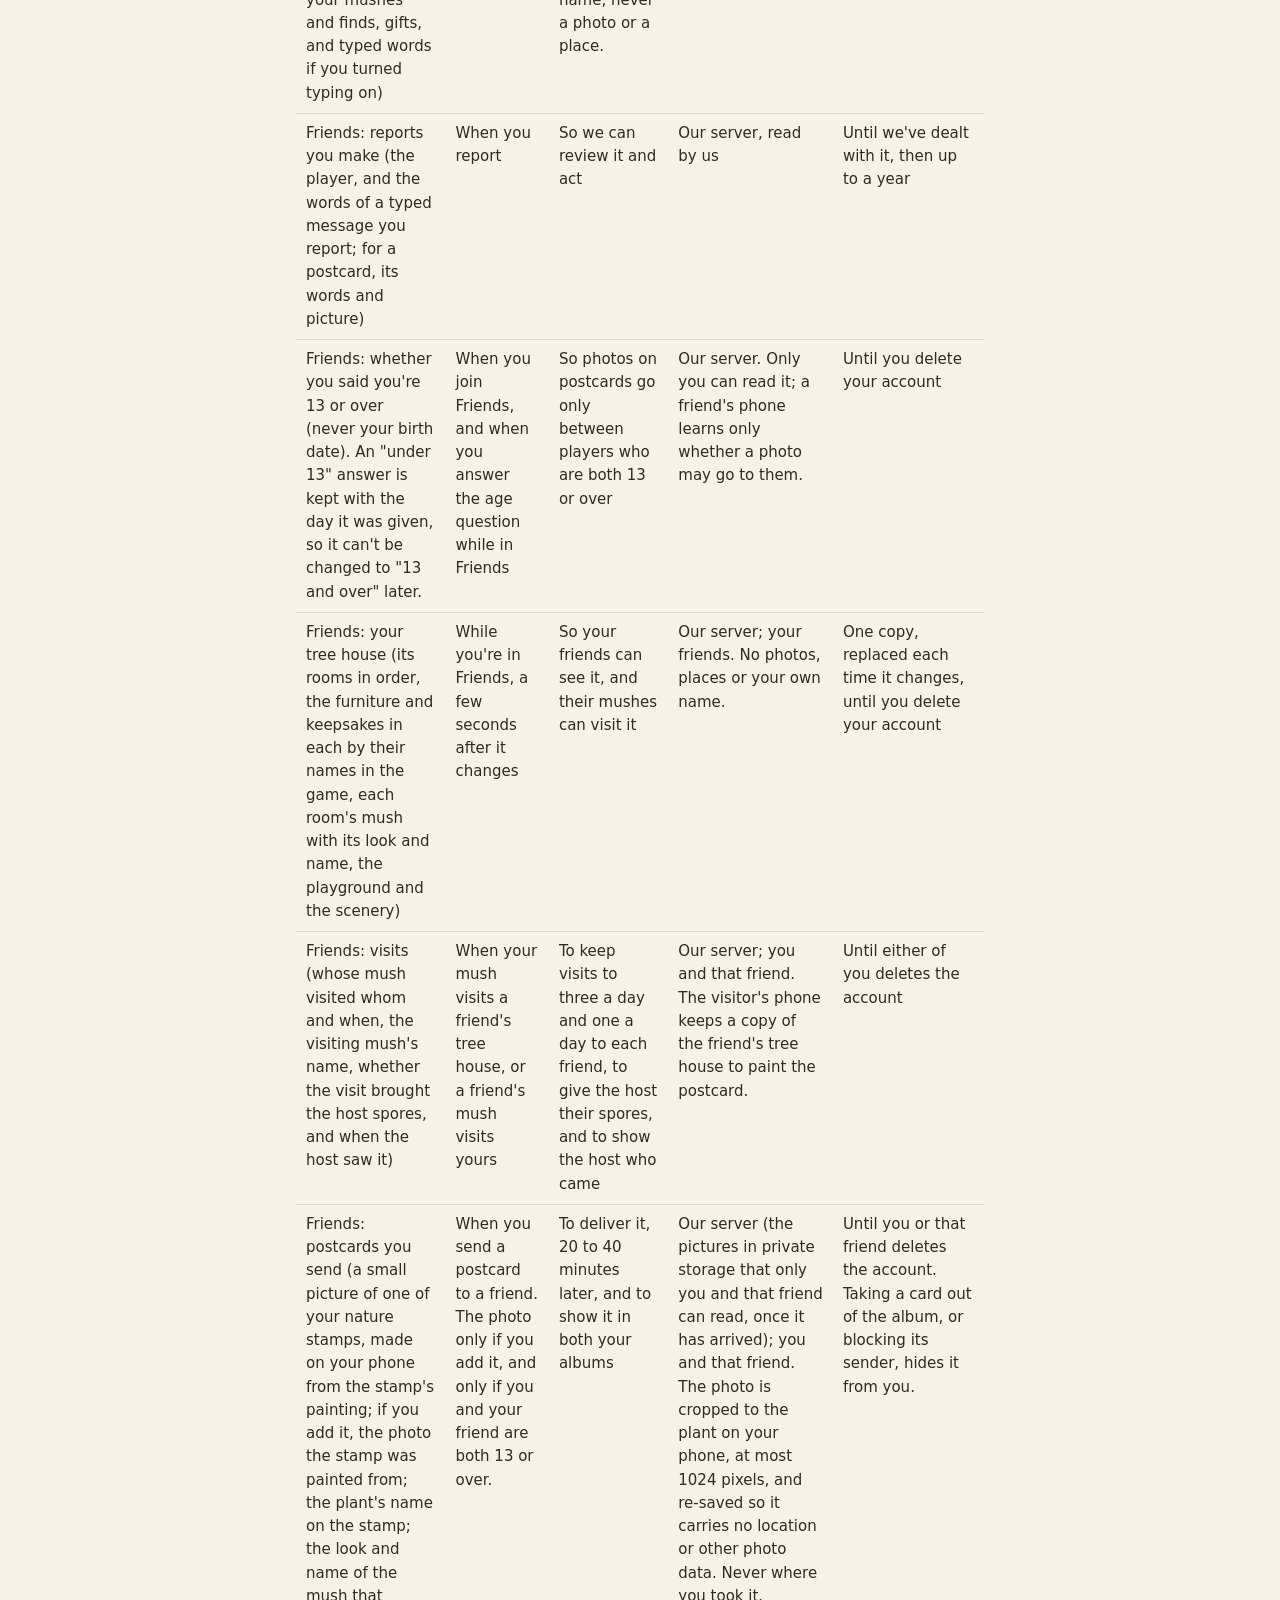
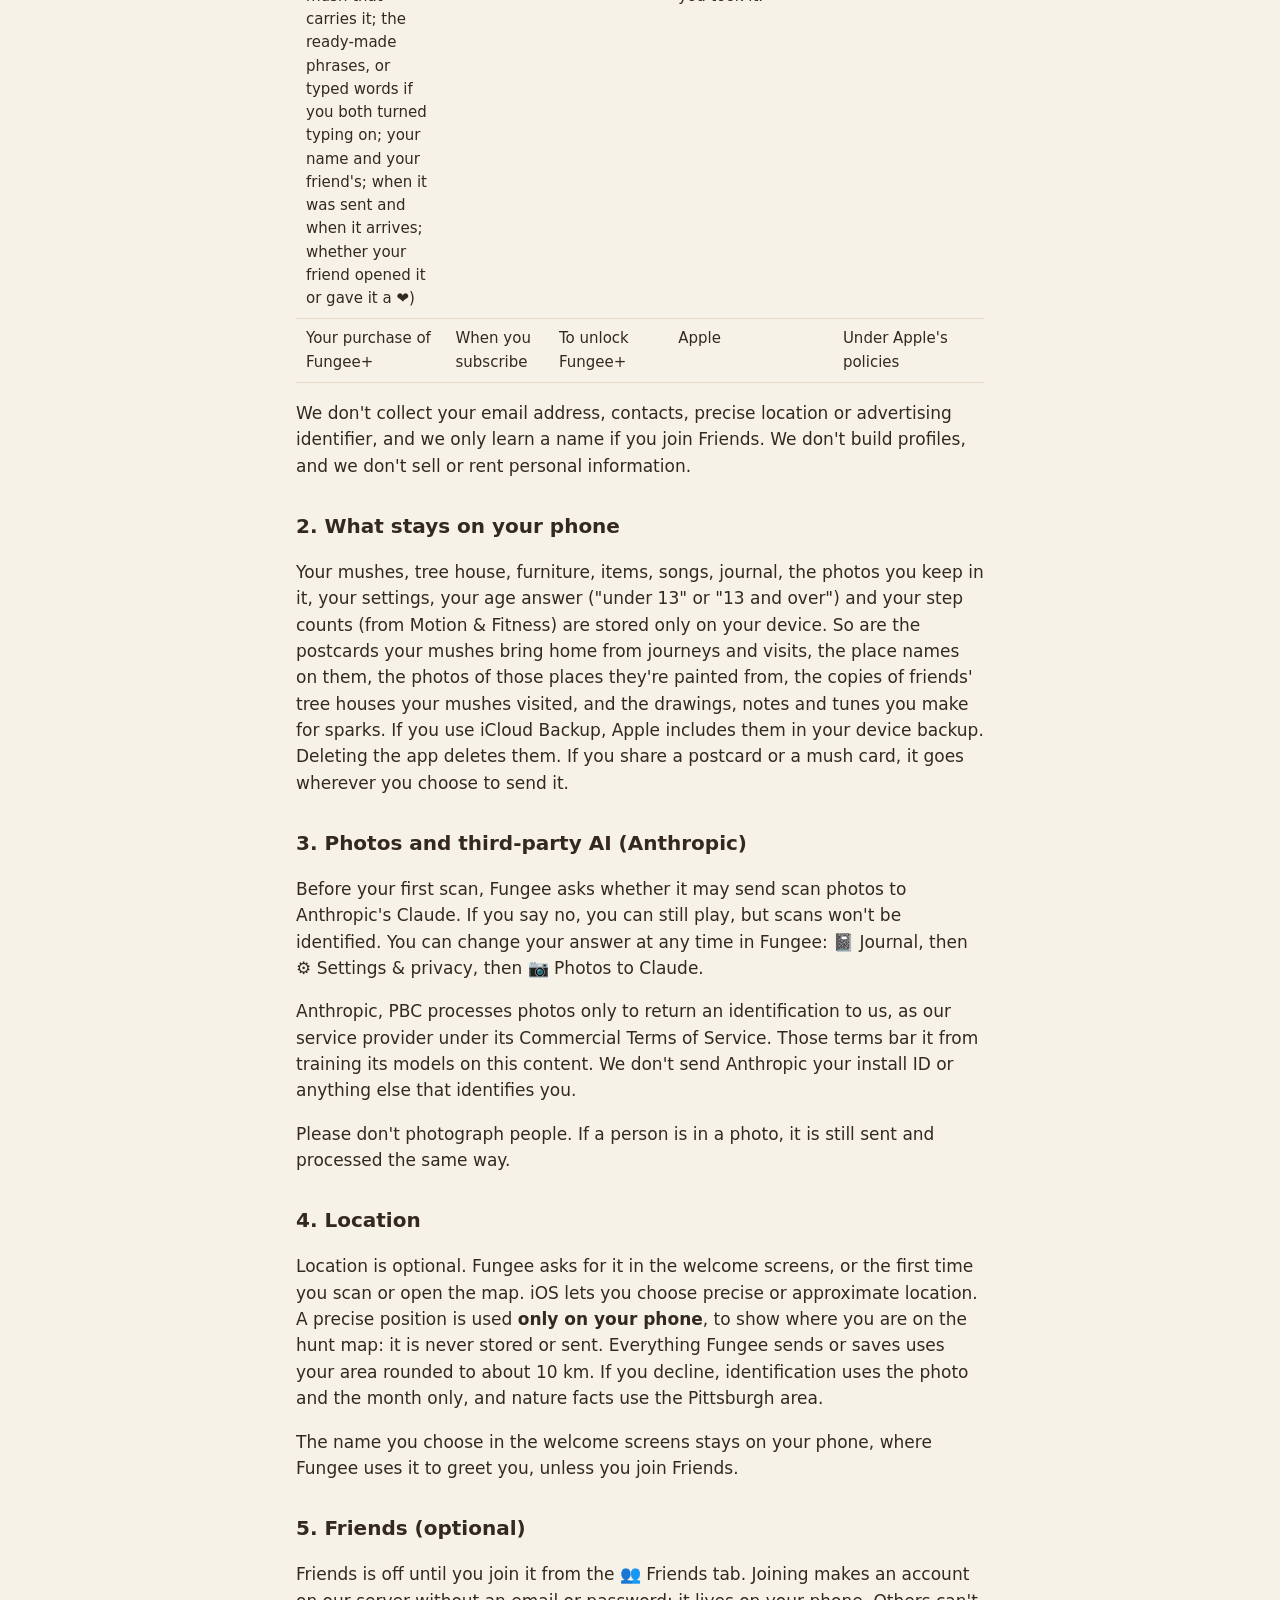
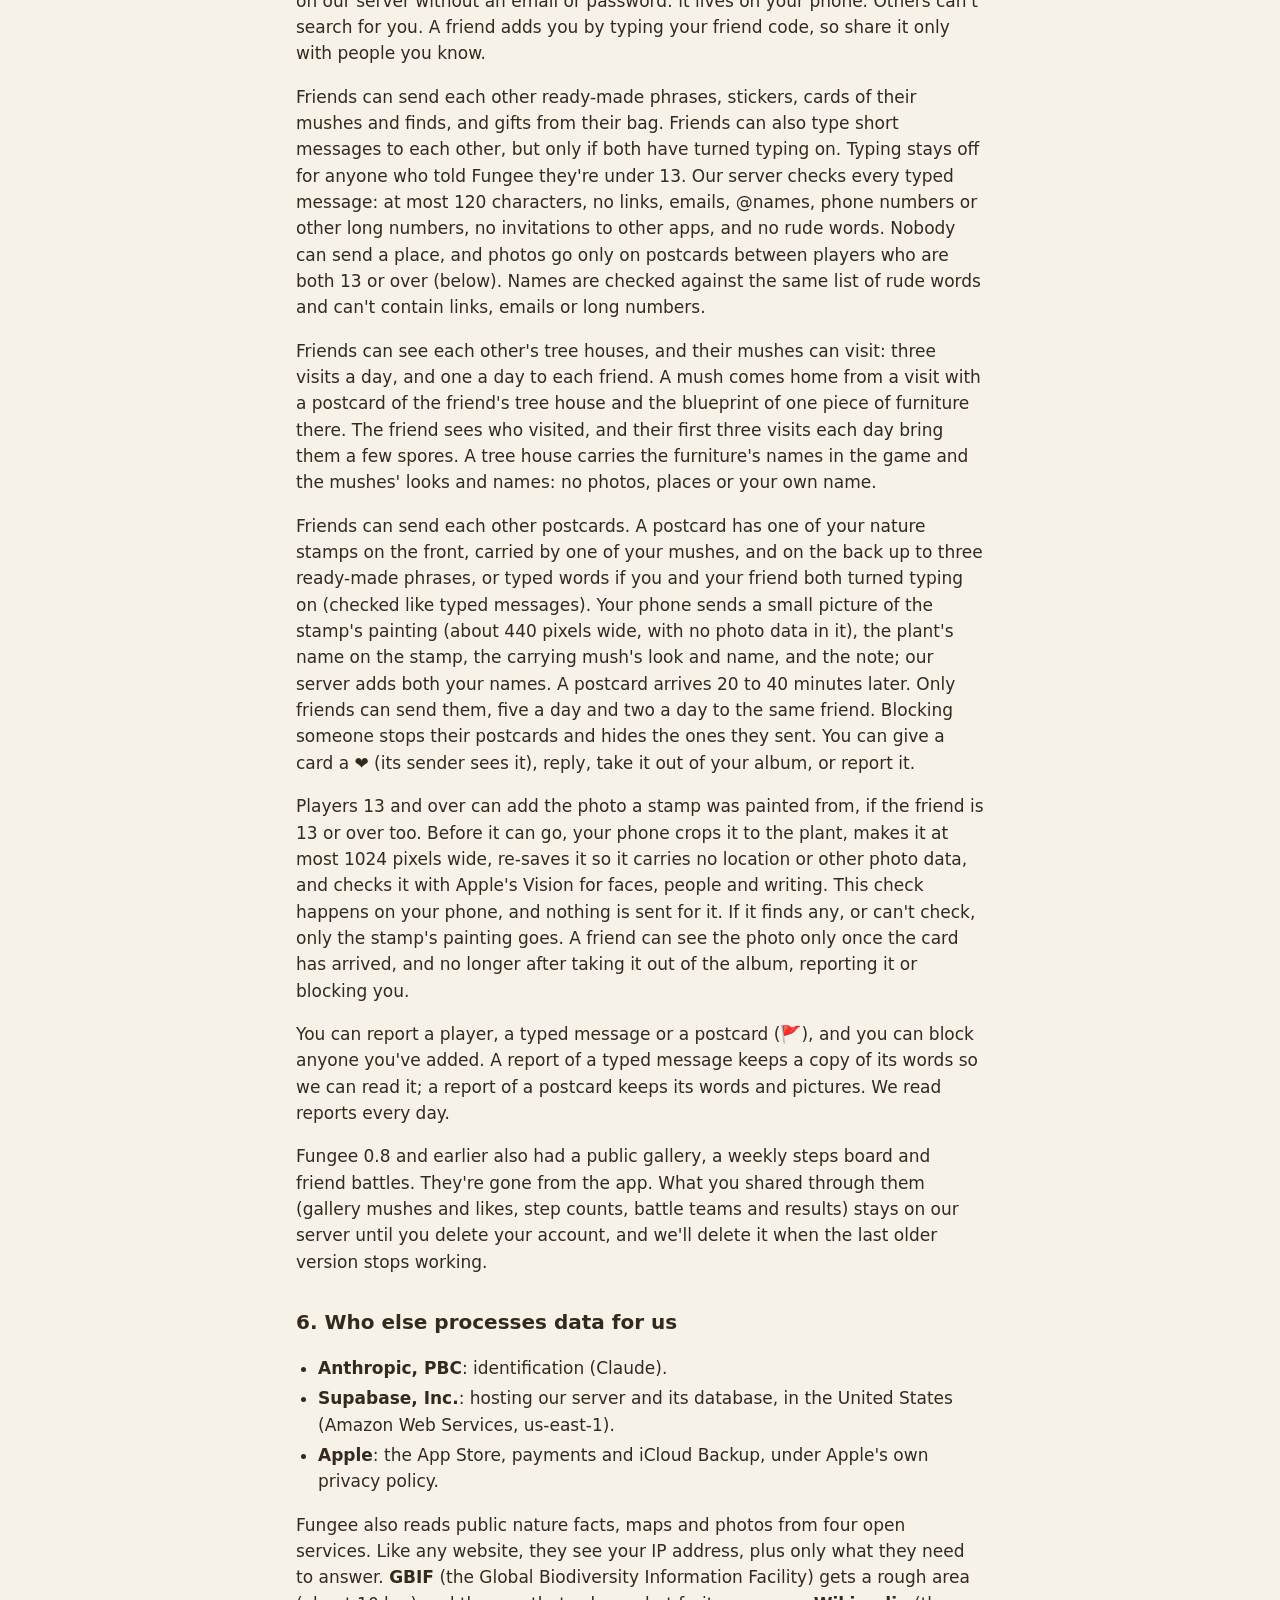
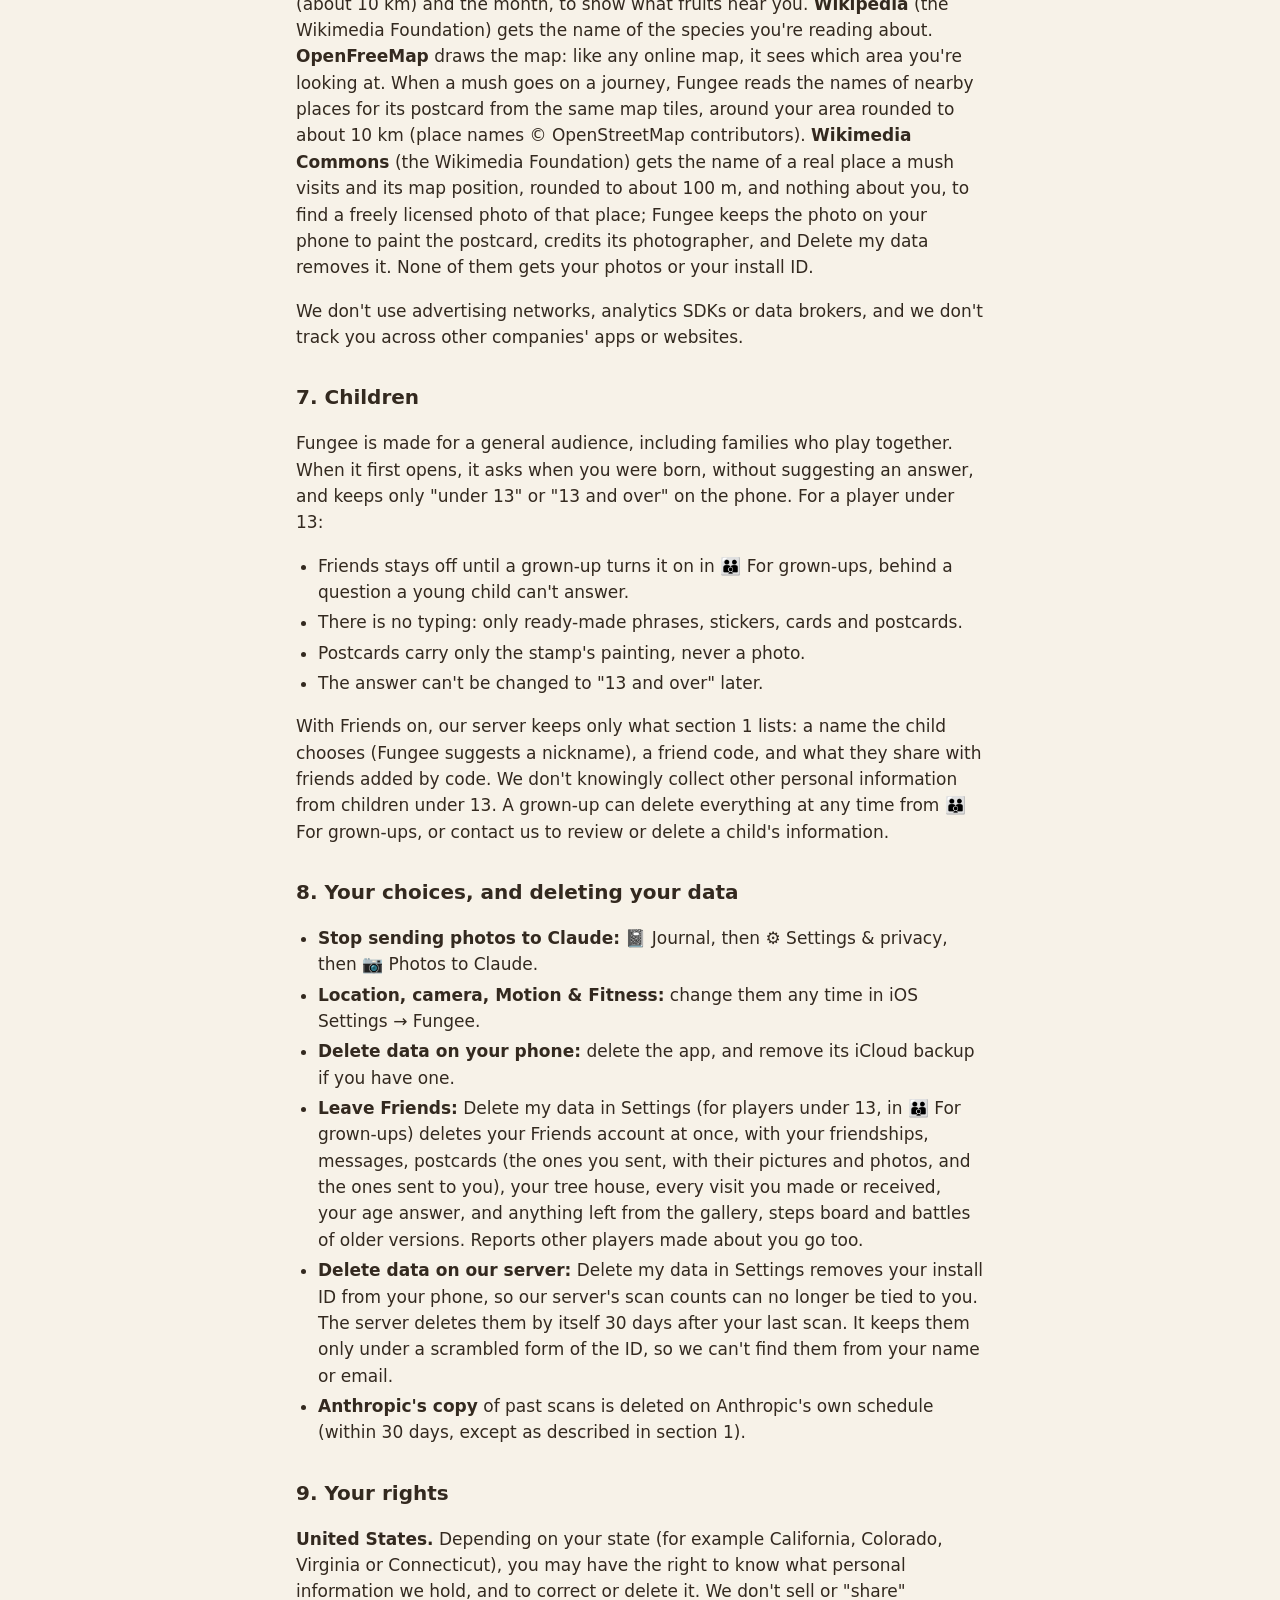
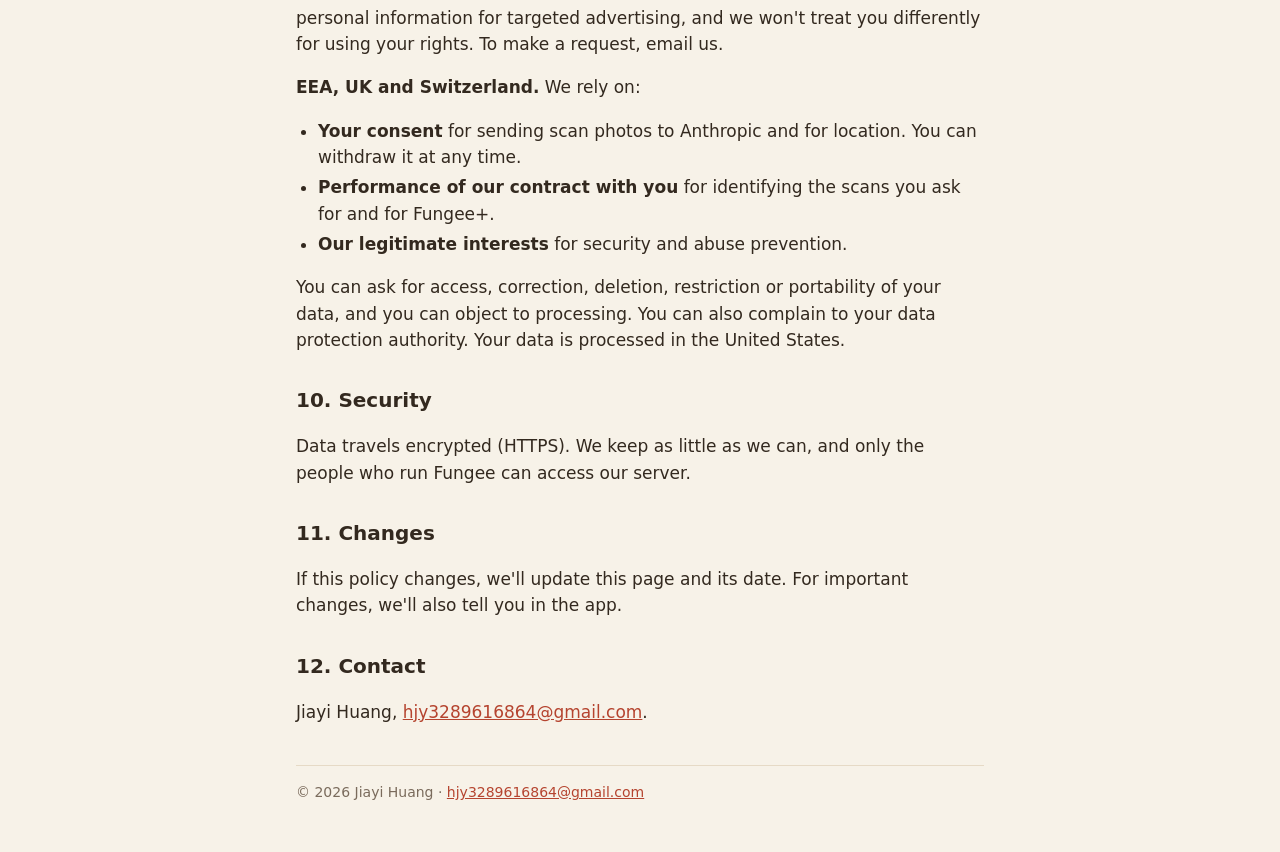
==== commit efb33a39: "Publish the privacy policy Co-Authored-By: Claude Opus 5.5 <noreply@anthropic.com>" ====
--- a/privacy.html
+++ b/privacy.html
@@ -13,7 +13,7 @@
   <nav><a href="privacy.html">Privacy Policy</a></nav>
 
   <h1>Privacy Policy</h1>
-  <p class="meta">Effective 26 October 2026 · Fungee is made by Jiayi Huang ("we", "us") · Questions: <a href="mailto:hjy3289616864@gmail.com">hjy3289616864@gmail.com</a></p>
+  <p class="meta">Effective 9 November 2026 · Fungee is made by Jiayi Huang ("we", "us") · Questions: <a href="mailto:hjy3289616864@gmail.com">hjy3289616864@gmail.com</a></p>
 
   <div class="card">
     <h2 style="margin-top:0">The short version</h2>
@@ -21,8 +21,9 @@
       <li><b>Your game lives on your phone.</b> No ads, no tracking, and no account unless you join Friends.</li>
       <li><b>Scans.</b> When you scan a mushroom or a plant, and only after you allow it, the photo (or up to three photos of the same find) and a rough area (about 10 km) pass through our server to Anthropic's Claude for identification. We don't keep the photos.</li>
       <li><b>What our server keeps.</b> A random install ID and how many scans it made each day, so free identification can't be abused.</li>
-      <li><b>Steps</b> are counted on your phone. They leave it only if you turn on the Friends steps board, which shares this week's total with friends who share theirs.</li>
-      <li><b>Friends (optional).</b> If you join, our server keeps the name you choose, a friend code, who your friends are, the messages you send (phrases, stickers, mush cards, gifts, and typed words if you turn typing on), the postcards you send friends, and the mushes you show in the gallery. Typing is for players 13 and over, between friends who both turn it on, and is filtered. There is no photo sharing: a postcard carries a painting of one of your nature stamps, never the photo it was painted from or where you took it. Deleting your data deletes all of it.</li>
+      <li><b>Steps</b> are counted on your phone and never leave it.</li>
+      <li><b>Age.</b> Fungee asks once when you were born and keeps only "under 13" or "13 and over". Under 13, Friends stays off until a grown-up turns it on, and postcards never carry a photo.</li>
+      <li><b>Friends (optional).</b> If you join, our server keeps the name you choose, a friend code, who your friends are, the messages you send (phrases, stickers, mush cards, gifts, and typed words if you turn typing on), the postcards you send friends, and your tree house, which your friends can see and visit. Typing is for players 13 and over, between friends who both turn it on, and is filtered. Players 13 and over can add the original photo to a postcard for a friend who is 13 or over too. The phone crops it to the plant, removes its location, and sends it only if it finds no face, person or writing in it. Deleting your data deletes all of it.</li>
       <li><b>Purchases</b> go through Apple. We never see your payment details.</li>
     </ul>
   </div>
@@ -38,21 +39,20 @@
     <tr><td>A random install ID</td><td>Created when you first open Fungee and sent with each scan</td><td>To count scans per install, enforce the daily free limit and stop abuse</td><td>Our server (hosted by Supabase)</td><td>Deleted 30 days after your last scan</td></tr>
     <tr><td>Scans per day for that ID</td><td>With each scan</td><td>Daily limit and abuse prevention</td><td>Our server</td><td>30 days</td></tr>
     <tr><td>Technical request data (IP address, time, app version)</td><td>Each request to our server</td><td>Security and keeping the service running. Never used to work out your location.</td><td>Our hosting provider's logs</td><td>Up to 7 days (Supabase keeps request logs for 1 day on our current plan)</td></tr>
-    <tr><td>Friends: the name you choose, a friend code, and a mush as your picture (its look, not a photo)</td><td>When you join Friends</td><td>So friends can find and recognise you</td><td>Our server. Your friends see them, and the gallery shows your name with the mushes you post.</td><td>Until you delete your account</td></tr>
+    <tr><td>Friends: the name you choose, a friend code, and a mush as your picture (its look, not a photo)</td><td>When you join Friends</td><td>So friends can find and recognise you</td><td>Our server. Your friends see them.</td><td>Until you delete your account</td></tr>
     <tr><td>Friends: who your friends are, and anyone you block</td><td>When you add, remove or block someone</td><td>Friends only: nobody else can see you or message you</td><td>Our server</td><td>Until you or they delete the account</td></tr>
     <tr><td>Friends: messages (ready-made phrases, stickers, cards of your mushes and finds, gifts, and typed words if you turned typing on)</td><td>When you send one</td><td>To deliver it. Cards carry a mush's look or a fungus's name, never a photo or a place.</td><td>Our server, and the friend you sent it to</td><td>Until you or your friend deletes the account</td></tr>
     <tr><td>Friends: reports you make (the player, and the words of a typed message you report; for a postcard, its words and picture)</td><td>When you report</td><td>So we can review it and act</td><td>Our server, read by us</td><td>Until we've dealt with it, then up to a year</td></tr>
-    <tr><td>Friends: mushes you show in the gallery, your ❤️s, and reports you make</td><td>When you post, like or report</td><td>The public gallery, and keeping it kind</td><td>Our server. Anyone in Friends can see gallery mushes and their likes.</td><td>Until you remove them or delete your account. Reports are kept without your account so we can act on them.</td></tr>
-    <tr><td>Friends: your battle team (the names, looks and levels of up to four mushes you pick)</td><td>When you pick it</td><td>So friends can battle it</td><td>Our server; your friends see it</td><td>Until you delete your account</td></tr>
-    <tr><td>Friends: battles (who battled whom and when, both teams, the moves, the result, and spores a Spore Cookie sent)</td><td>When you battle a friend, or a friend battles your team</td><td>To check the result and deliver spores</td><td>Our server; you and that friend</td><td>Until either of you deletes the account</td></tr>
-    <tr><td>Friends: postcards you send (a small picture of one of your nature stamps, made on your phone from the stamp's painting; the plant's name on the stamp; the look and name of the mush that carries it; the ready-made phrases, or typed words if you both turned typing on; your name and your friend's; when it was sent and when it arrives; whether your friend opened it or gave it a ❤️)</td><td>When you send a postcard to a friend</td><td>To deliver it, 20 to 40 minutes later, and to show it in both your albums</td><td>Our server (the picture in private storage that only you and that friend can read, once it has arrived); you and that friend. Never the photo the stamp was painted from, nor where you took it.</td><td>Until you or that friend deletes the account. Taking a card out of the album, or blocking its sender, hides it from you.</td></tr>
-    <tr><td>Friends: this week's step count</td><td>Only if you turn on the steps board</td><td>To rank you with friends who share theirs</td><td>Our server, and friends who also share</td><td>Replaced each week; set to zero when you turn it off</td></tr>
+    <tr><td>Friends: whether you said you're 13 or over (never your birth date). An "under 13" answer is kept with the day it was given, so it can't be changed to "13 and over" later.</td><td>When you join Friends, and when you answer the age question while in Friends</td><td>So photos on postcards go only between players who are both 13 or over</td><td>Our server. Only you can read it; a friend's phone learns only whether a photo may go to them.</td><td>Until you delete your account</td></tr>
+    <tr><td>Friends: your tree house (its rooms in order, the furniture and keepsakes in each by their names in the game, each room's mush with its look and name, the playground and the scenery)</td><td>While you're in Friends, a few seconds after it changes</td><td>So your friends can see it, and their mushes can visit it</td><td>Our server; your friends. No photos, places or your own name.</td><td>One copy, replaced each time it changes, until you delete your account</td></tr>
+    <tr><td>Friends: visits (whose mush visited whom and when, the visiting mush's name, whether the visit brought the host spores, and when the host saw it)</td><td>When your mush visits a friend's tree house, or a friend's mush visits yours</td><td>To keep visits to three a day and one a day to each friend, to give the host their spores, and to show the host who came</td><td>Our server; you and that friend. The visitor's phone keeps a copy of the friend's tree house to paint the postcard.</td><td>Until either of you deletes the account</td></tr>
+    <tr><td>Friends: postcards you send (a small picture of one of your nature stamps, made on your phone from the stamp's painting; if you add it, the photo the stamp was painted from; the plant's name on the stamp; the look and name of the mush that carries it; the ready-made phrases, or typed words if you both turned typing on; your name and your friend's; when it was sent and when it arrives; whether your friend opened it or gave it a ❤️)</td><td>When you send a postcard to a friend. The photo only if you add it, and only if you and your friend are both 13 or over.</td><td>To deliver it, 20 to 40 minutes later, and to show it in both your albums</td><td>Our server (the pictures in private storage that only you and that friend can read, once it has arrived); you and that friend. The photo is cropped to the plant on your phone, at most 1024 pixels, and re-saved so it carries no location or other photo data. Never where you took it.</td><td>Until you or that friend deletes the account. Taking a card out of the album, or blocking its sender, hides it from you.</td></tr>
     <tr><td>Your purchase of Fungee+</td><td>When you subscribe</td><td>To unlock Fungee+</td><td>Apple</td><td>Under Apple's policies</td></tr>
   </table></div>
   <p>We don't collect your email address, contacts, precise location or advertising identifier, and we only learn a name if you join Friends. We don't build profiles, and we don't sell or rent personal information.</p>
 
   <h2>2. What stays on your phone</h2>
-  <p>Your mushes, jars, items, songs, journal, the photos you keep in it, your settings and your step counts (from Motion &amp; Fitness) are stored only on your device. So are the postcards your mushes send from their journeys, the place names on them, the photos of those places they're painted from, and the drawings, notes and tunes you make for sparks. If you use iCloud Backup, Apple includes them in your device backup. Deleting the app deletes them. If you share a postcard or a mush card, it goes wherever you choose to send it.</p>
+  <p>Your mushes, tree house, furniture, items, songs, journal, the photos you keep in it, your settings, your age answer ("under 13" or "13 and over") and your step counts (from Motion &amp; Fitness) are stored only on your device. So are the postcards your mushes bring home from journeys and visits, the place names on them, the photos of those places they're painted from, the copies of friends' tree houses your mushes visited, and the drawings, notes and tunes you make for sparks. If you use iCloud Backup, Apple includes them in your device backup. Deleting the app deletes them. If you share a postcard or a mush card, it goes wherever you choose to send it.</p>
 
   <h2>3. Photos and third-party AI (Anthropic)</h2>
   <p>Before your first scan, Fungee asks whether it may send scan photos to Anthropic's Claude. If you say no, you can still play, but scans won't be identified. You can change your answer at any time in Fungee: 📓 Journal, then ⚙️ Settings &amp; privacy, then 📷 Photos to Claude.</p>
@@ -65,10 +65,12 @@
 
   <h2>5. Friends (optional)</h2>
   <p>Friends is off until you join it from the 👥 Friends tab. Joining makes an account on our server without an email or password: it lives on your phone. Others can't search for you. A friend adds you by typing your friend code, so share it only with people you know.</p>
-  <p>Friends can send each other ready-made phrases, stickers, cards of their mushes and finds, and gifts from their bag. Friends can also type short messages to each other, but only if both have turned typing on. Before typing turns on, Fungee asks when you were born, and it stays off for anyone under 13 (the answer stays on your phone). Our server checks every typed message: at most 120 characters, no links, emails, @names, phone numbers or other long numbers, no invitations to other apps, and no rude words. Nobody can send a photo or a place: a postcard carries a painting of a nature stamp, never the photo it was painted from or where it was taken. Names are checked against the same list of rude words and can't contain links, emails or long numbers.</p>
-  <p>Friends can battle each other's mushes: you pick a team of up to four, and a friend's team fights back by itself, any time. Our server keeps both teams (the mushes' names, looks and levels, never a photo) and the battle's moves and result, to check it and to deliver spores. A battle never takes a mush from anyone: a Spore Cookie can bring you a sprout that looks like a friend's mush, and your friend keeps theirs.</p>
+  <p>Friends can send each other ready-made phrases, stickers, cards of their mushes and finds, and gifts from their bag. Friends can also type short messages to each other, but only if both have turned typing on. Typing stays off for anyone who told Fungee they're under 13. Our server checks every typed message: at most 120 characters, no links, emails, @names, phone numbers or other long numbers, no invitations to other apps, and no rude words. Nobody can send a place, and photos go only on postcards between players who are both 13 or over (below). Names are checked against the same list of rude words and can't contain links, emails or long numbers.</p>
+  <p>Friends can see each other's tree houses, and their mushes can visit: three visits a day, and one a day to each friend. A mush comes home from a visit with a postcard of the friend's tree house and the blueprint of one piece of furniture there. The friend sees who visited, and their first three visits each day bring them a few spores. A tree house carries the furniture's names in the game and the mushes' looks and names: no photos, places or your own name.</p>
   <p>Friends can send each other postcards. A postcard has one of your nature stamps on the front, carried by one of your mushes, and on the back up to three ready-made phrases, or typed words if you and your friend both turned typing on (checked like typed messages). Your phone sends a small picture of the stamp's painting (about 440 pixels wide, with no photo data in it), the plant's name on the stamp, the carrying mush's look and name, and the note; our server adds both your names. A postcard arrives 20 to 40 minutes later. Only friends can send them, five a day and two a day to the same friend. Blocking someone stops their postcards and hides the ones they sent. You can give a card a ❤️ (its sender sees it), reply, take it out of your album, or report it.</p>
-  <p>The gallery shows mushes (their 3D look and name, never a photo) with their owner's name. Anyone can report a mush, a player, a typed message or a postcard (🚩), and you can block anyone you've added. A report of a typed message keeps a copy of its words so we can read it; a report of a postcard keeps its words and picture. We read reports every day. A mush reported by three players is hidden until we review it.</p>
+  <p>Players 13 and over can add the photo a stamp was painted from, if the friend is 13 or over too. Before it can go, your phone crops it to the plant, makes it at most 1024 pixels wide, re-saves it so it carries no location or other photo data, and checks it with Apple's Vision for faces, people and writing. This check happens on your phone, and nothing is sent for it. If it finds any, or can't check, only the stamp's painting goes. A friend can see the photo only once the card has arrived, and no longer after taking it out of the album, reporting it or blocking you.</p>
+  <p>You can report a player, a typed message or a postcard (🚩), and you can block anyone you've added. A report of a typed message keeps a copy of its words so we can read it; a report of a postcard keeps its words and pictures. We read reports every day.</p>
+  <p>Fungee 0.8 and earlier also had a public gallery, a weekly steps board and friend battles. They're gone from the app. What you shared through them (gallery mushes and likes, step counts, battle teams and results) stays on our server until you delete your account, and we'll delete it when the last older version stops working.</p>
 
   <h2>6. Who else processes data for us</h2>
   <ul>
@@ -80,14 +82,21 @@
   <p>We don't use advertising networks, analytics SDKs or data brokers, and we don't track you across other companies' apps or websites.</p>
 
   <h2>7. Children</h2>
-  <p>Fungee is made for a general audience and isn't directed at children under 13. We don't knowingly collect personal information from children under 13. Typed messages in Friends stay off for players who tell Fungee they are under 13; they can still use phrases, stickers, cards and postcards with ready-made phrases, which carry no personal information. Friends has no photos: a postcard carries a painting of a plant stamp, never a photo. If you think a child has sent us personal information, contact us and we'll delete it.</p>
+  <p>Fungee is made for a general audience, including families who play together. When it first opens, it asks when you were born, without suggesting an answer, and keeps only "under 13" or "13 and over" on the phone. For a player under 13:</p>
+  <ul>
+    <li>Friends stays off until a grown-up turns it on in 👪 For grown-ups, behind a question a young child can't answer.</li>
+    <li>There is no typing: only ready-made phrases, stickers, cards and postcards.</li>
+    <li>Postcards carry only the stamp's painting, never a photo.</li>
+    <li>The answer can't be changed to "13 and over" later.</li>
+  </ul>
+  <p>With Friends on, our server keeps only what section 1 lists: a name the child chooses (Fungee suggests a nickname), a friend code, and what they share with friends added by code. We don't knowingly collect other personal information from children under 13. A grown-up can delete everything at any time from 👪 For grown-ups, or contact us to review or delete a child's information.</p>
 
   <h2>8. Your choices, and deleting your data</h2>
   <ul>
     <li><b>Stop sending photos to Claude:</b> 📓 Journal, then ⚙️ Settings &amp; privacy, then 📷 Photos to Claude.</li>
     <li><b>Location, camera, Motion &amp; Fitness:</b> change them any time in iOS Settings → Fungee.</li>
     <li><b>Delete data on your phone:</b> delete the app, and remove its iCloud backup if you have one.</li>
-    <li><b>Leave Friends:</b> Delete my data in Settings deletes your Friends account at once, with your friendships, messages, postcards (the ones you sent, with their pictures, and the ones sent to you), gallery mushes and likes. Reports other players made about you go too.</li>
+    <li><b>Leave Friends:</b> Delete my data in Settings (for players under 13, in 👪 For grown-ups) deletes your Friends account at once, with your friendships, messages, postcards (the ones you sent, with their pictures and photos, and the ones sent to you), your tree house, every visit you made or received, your age answer, and anything left from the gallery, steps board and battles of older versions. Reports other players made about you go too.</li>
     <li><b>Delete data on our server:</b> Delete my data in Settings removes your install ID from your phone, so our server's scan counts can no longer be tied to you. The server deletes them by itself 30 days after your last scan. It keeps them only under a scrambled form of the ID, so we can't find them from your name or email.</li>
     <li><b>Anthropic's copy</b> of past scans is deleted on Anthropic's own schedule (within 30 days, except as described in section 1).</li>
   </ul>
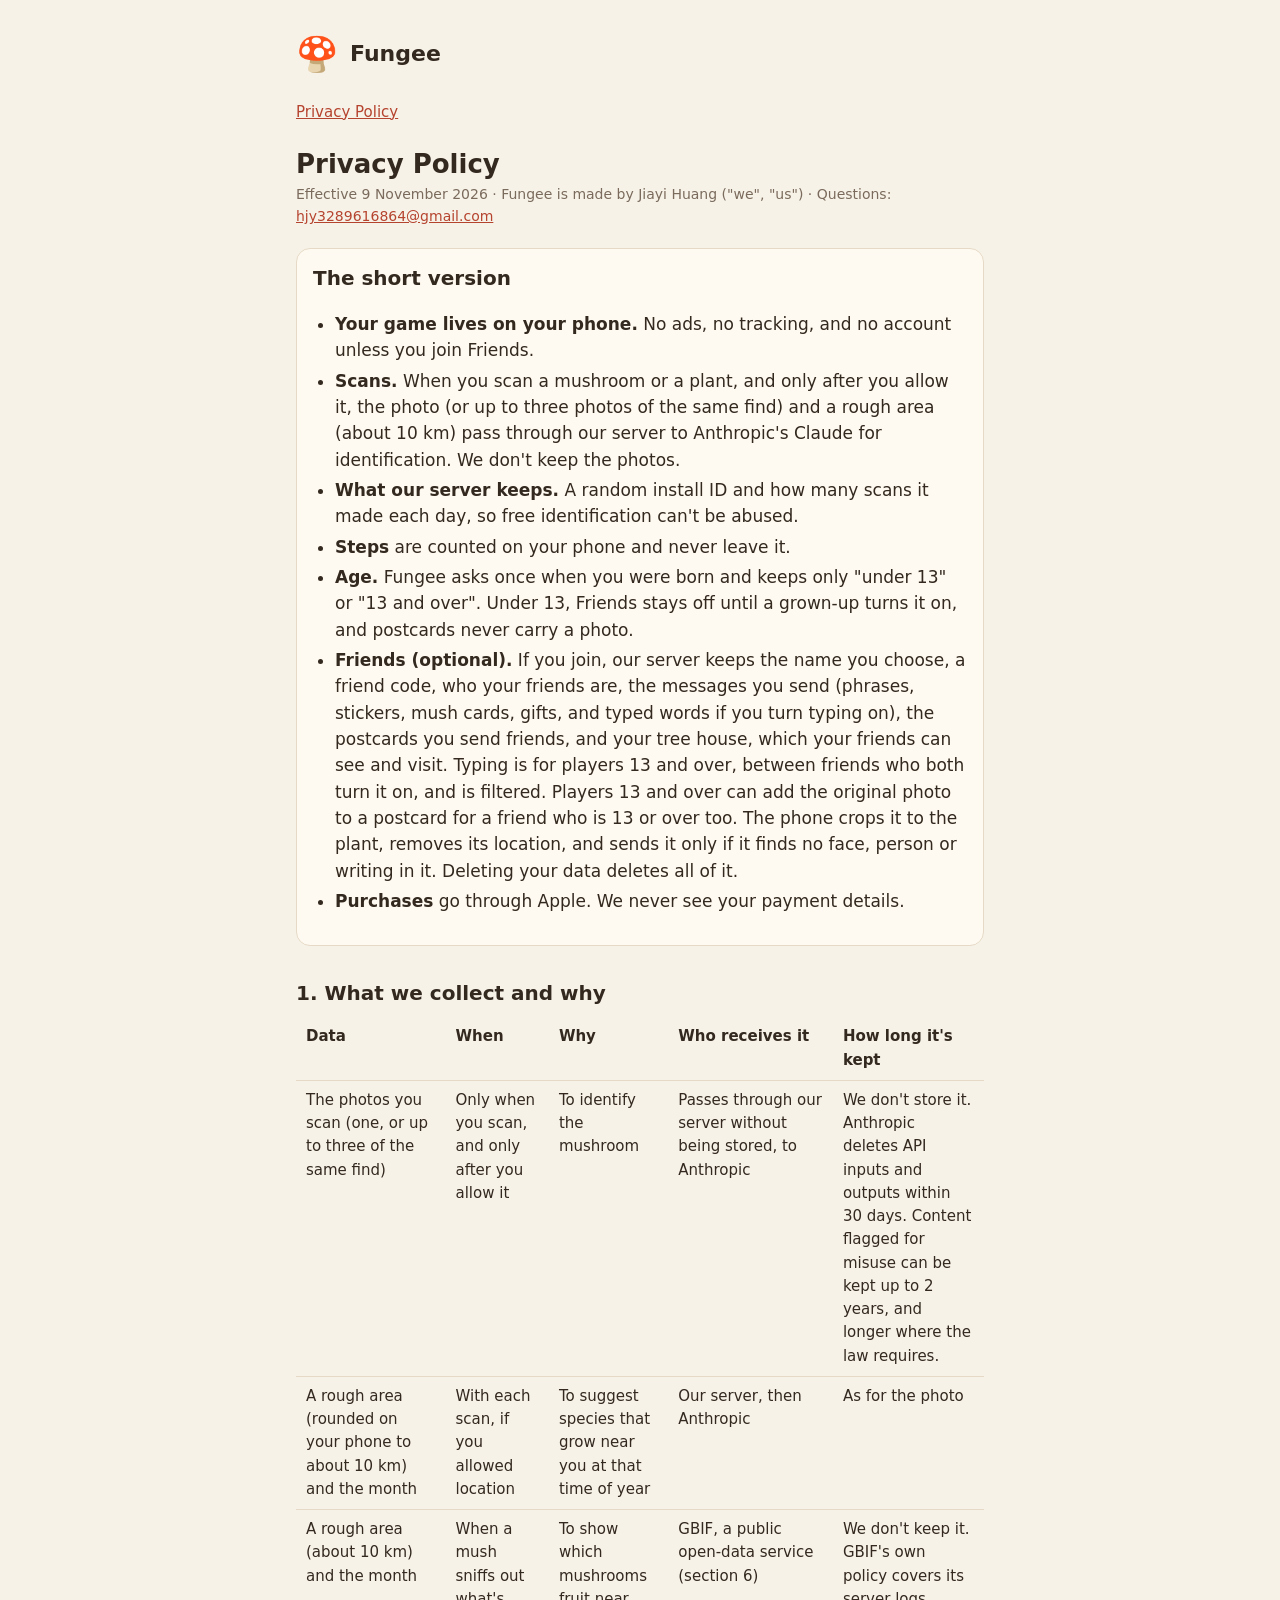
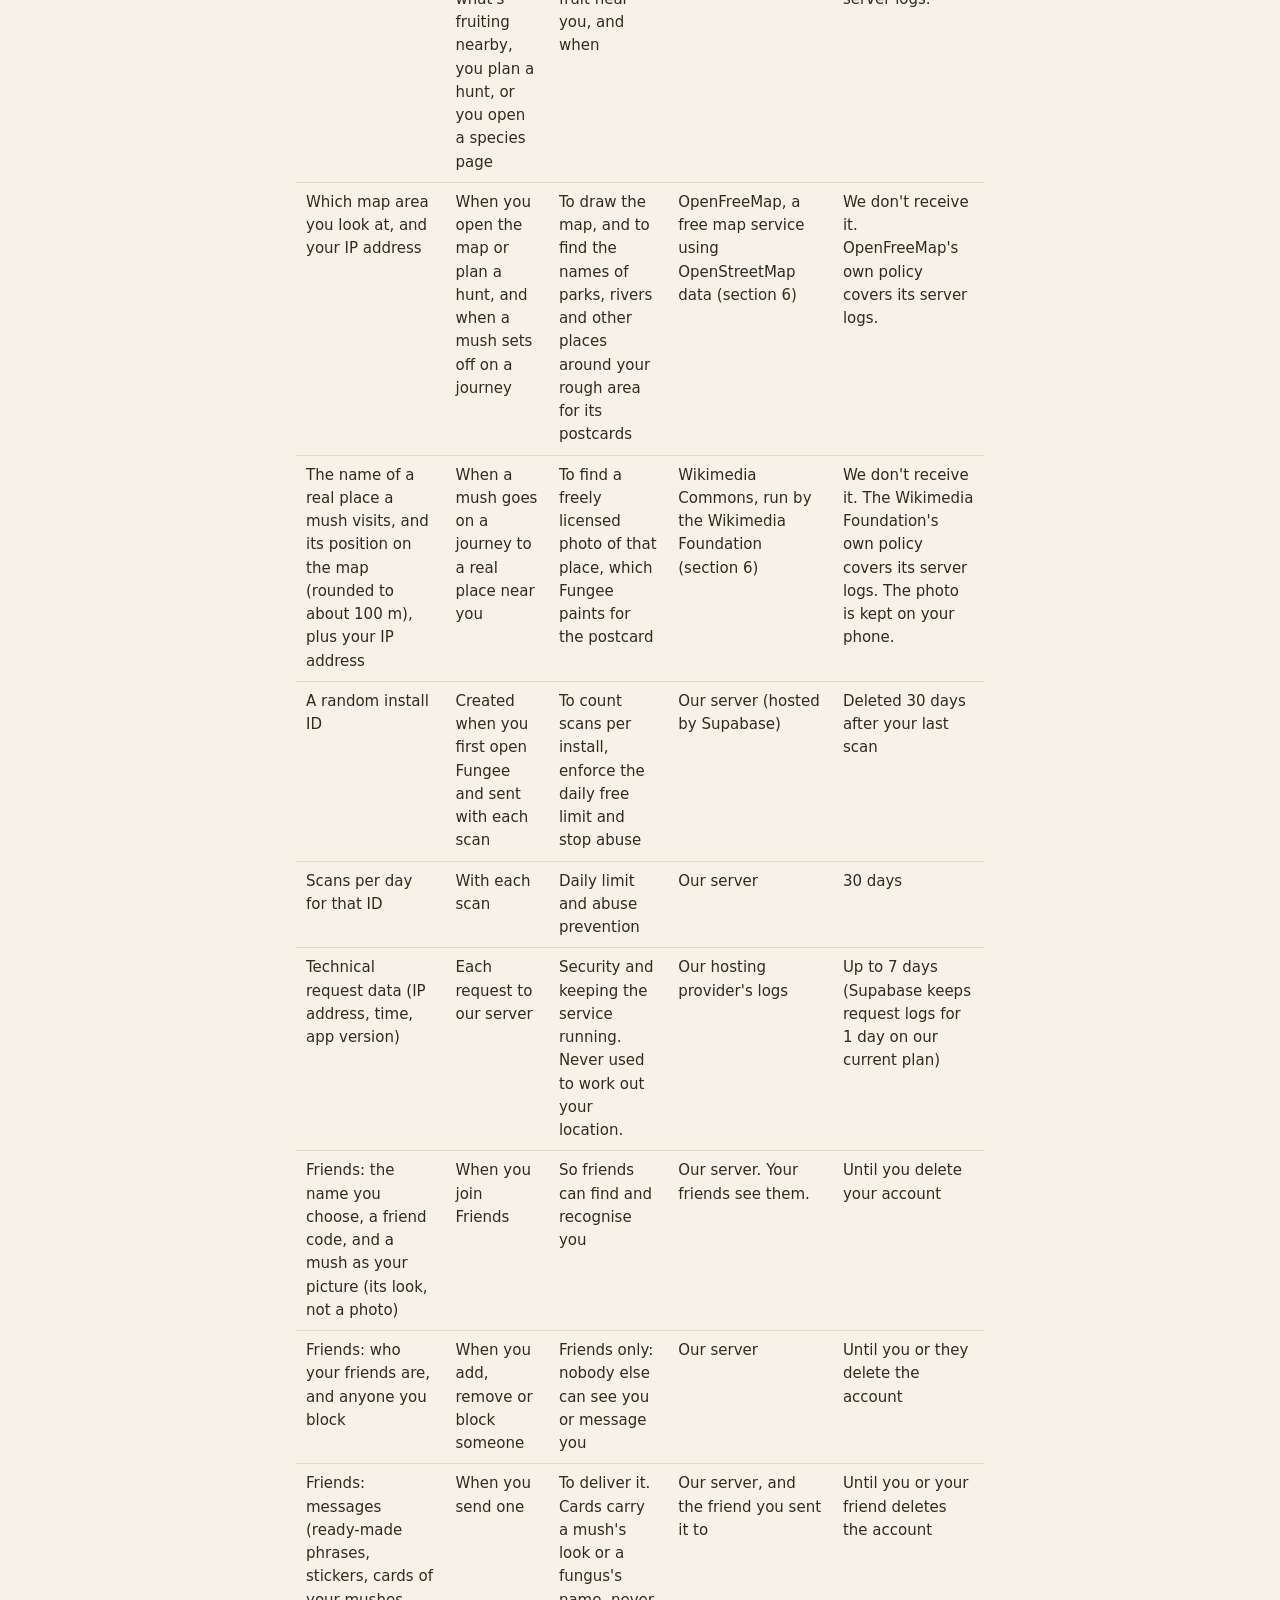
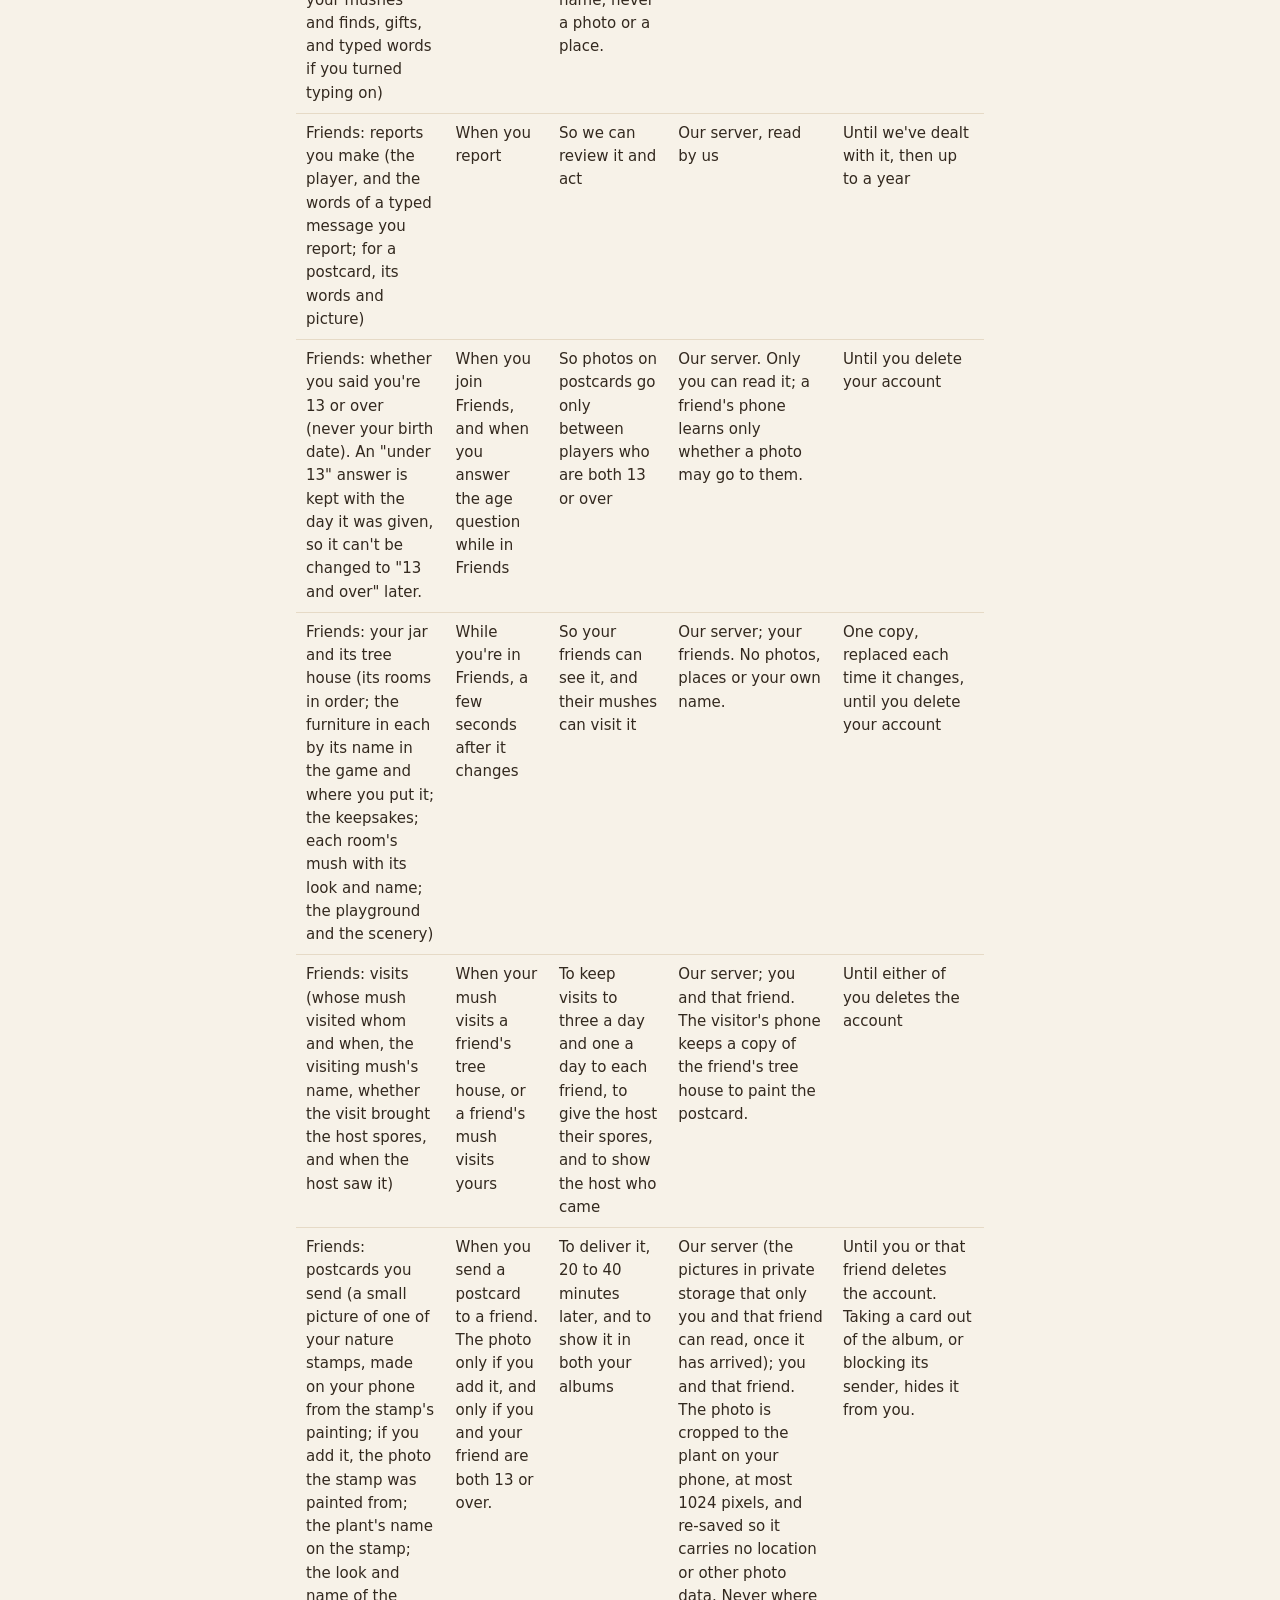
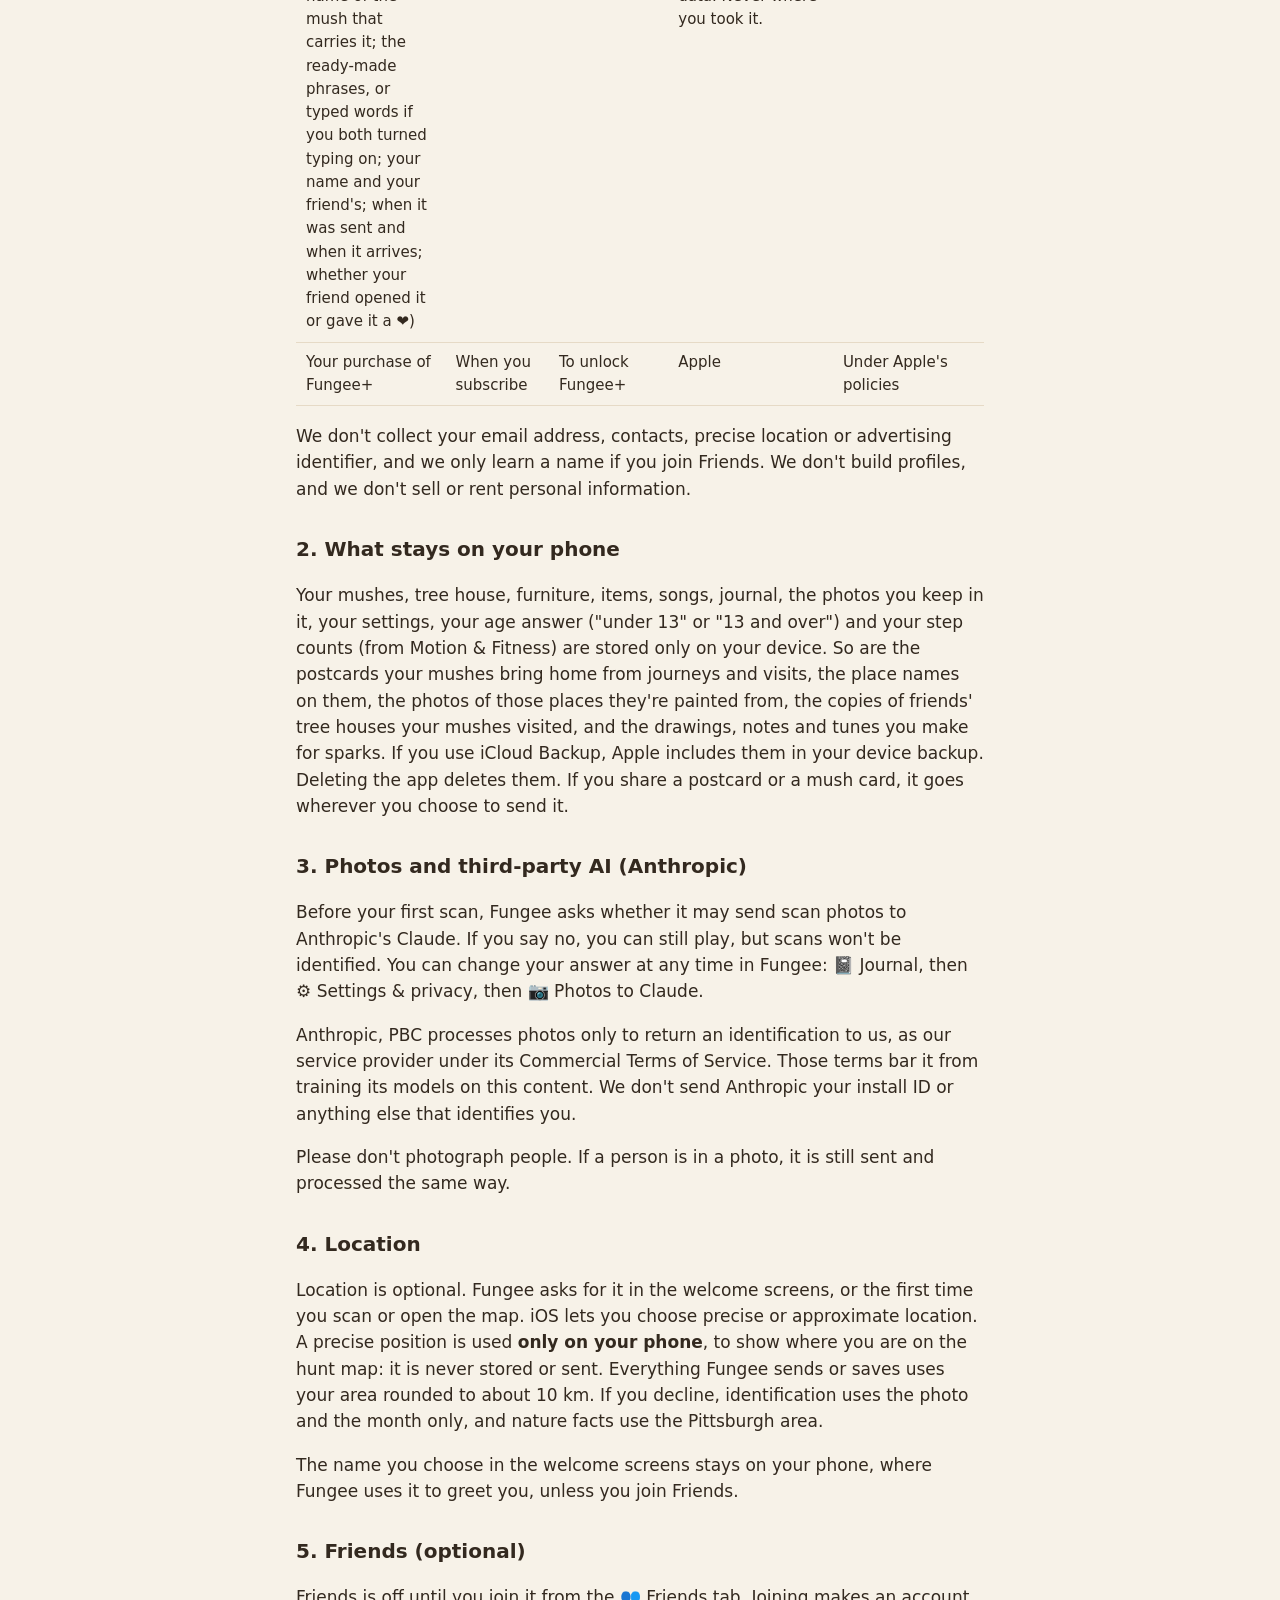
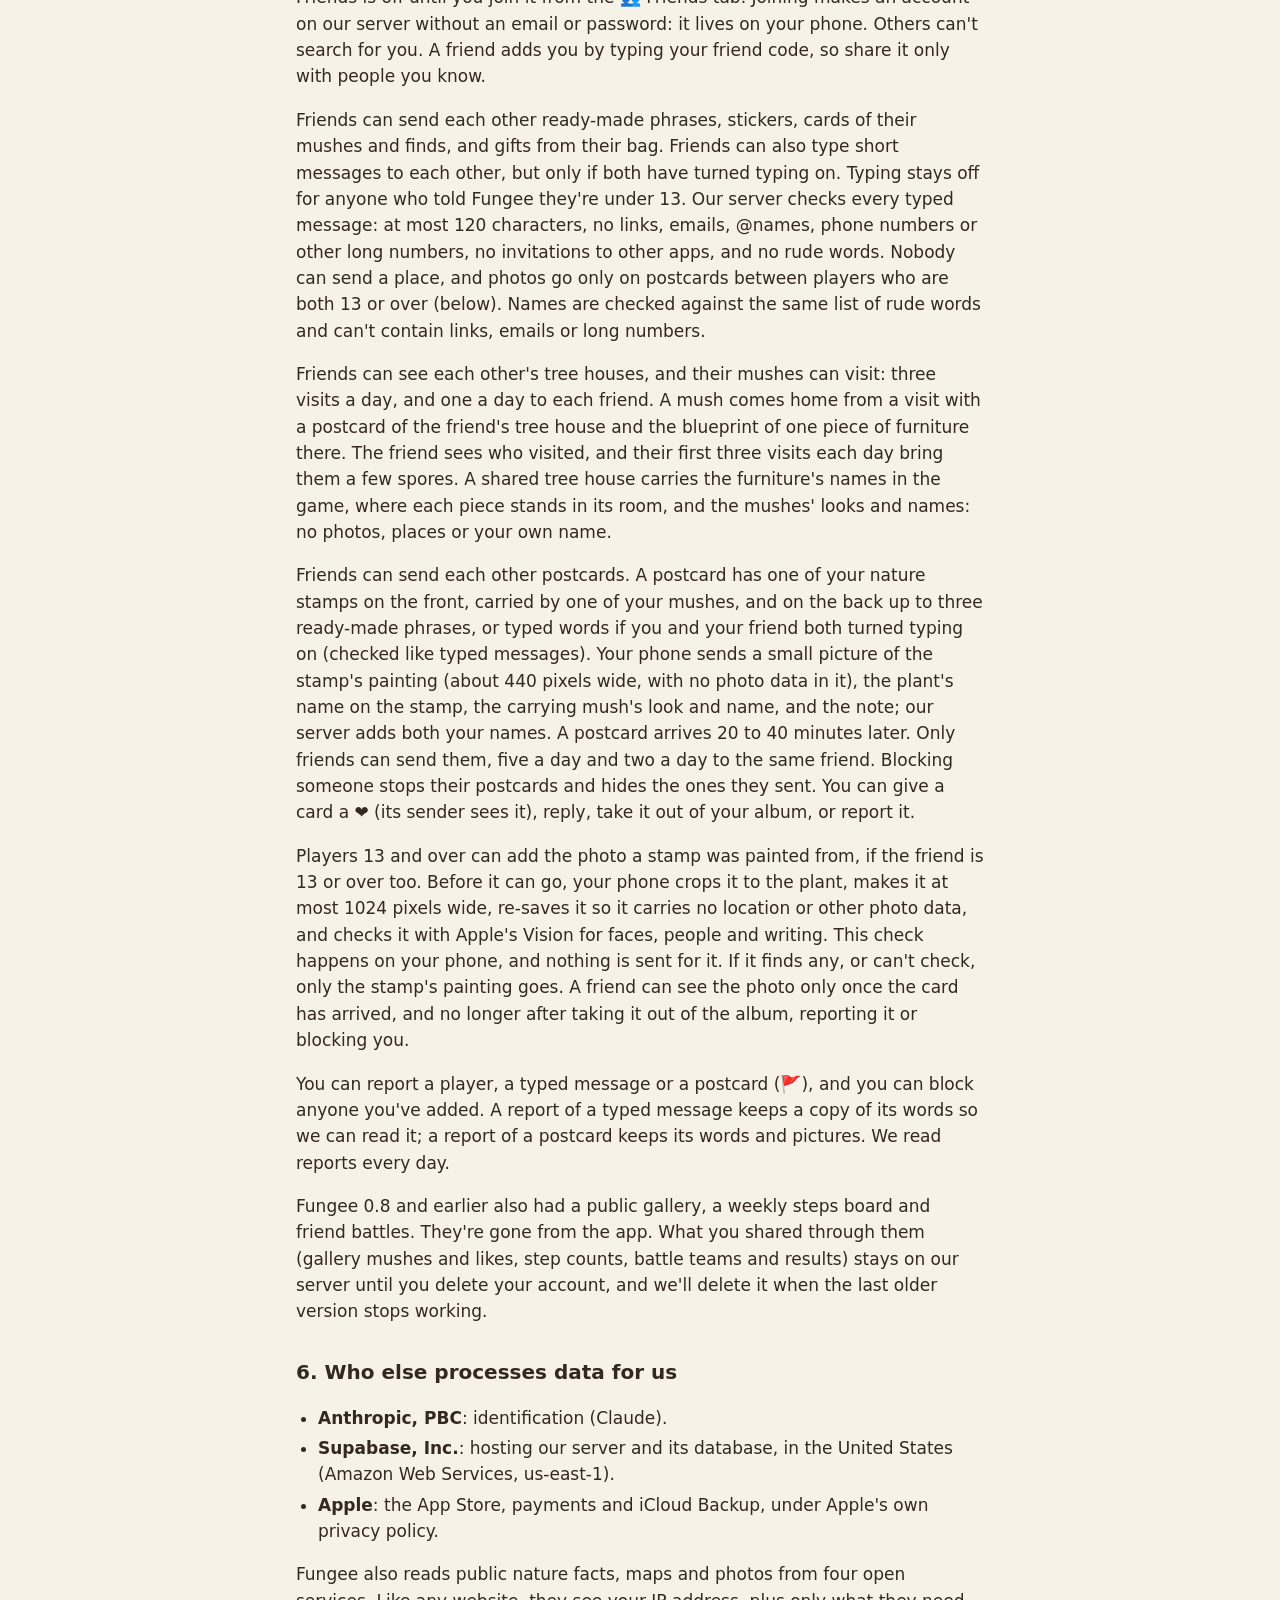
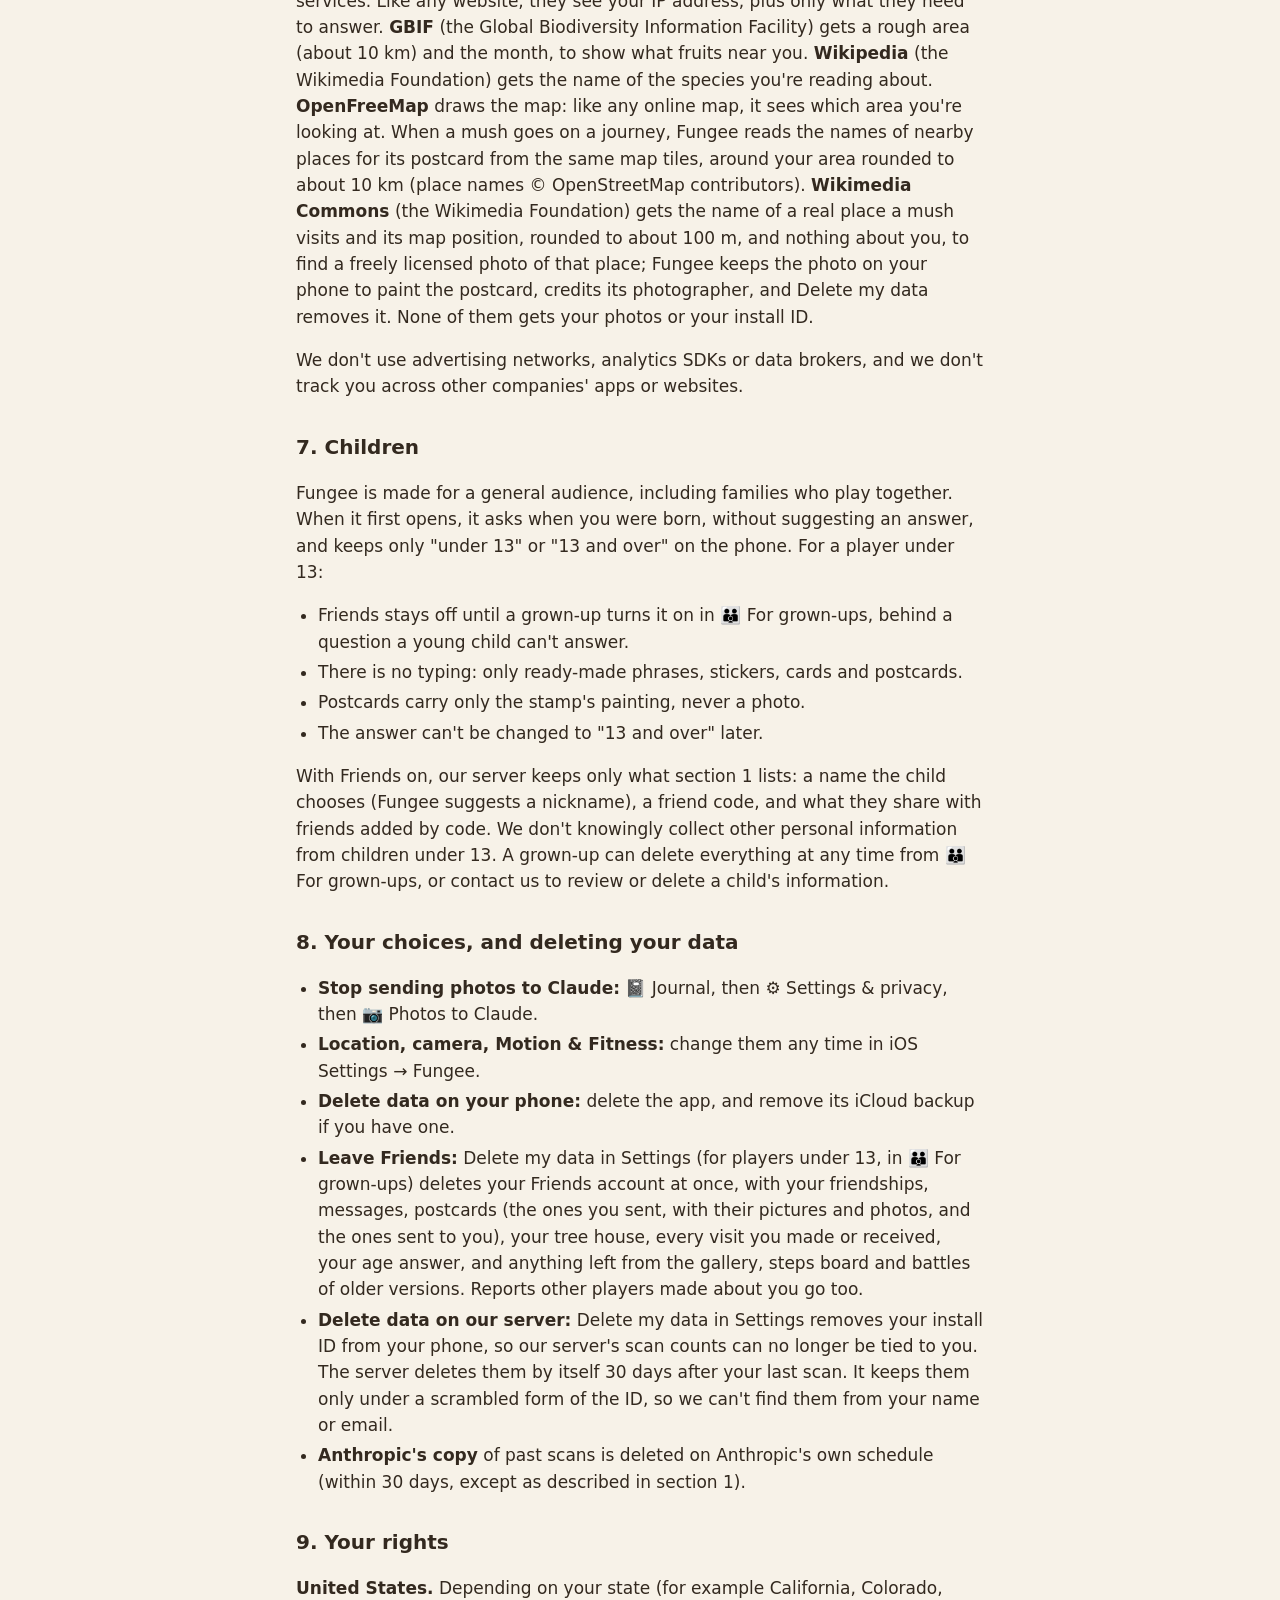
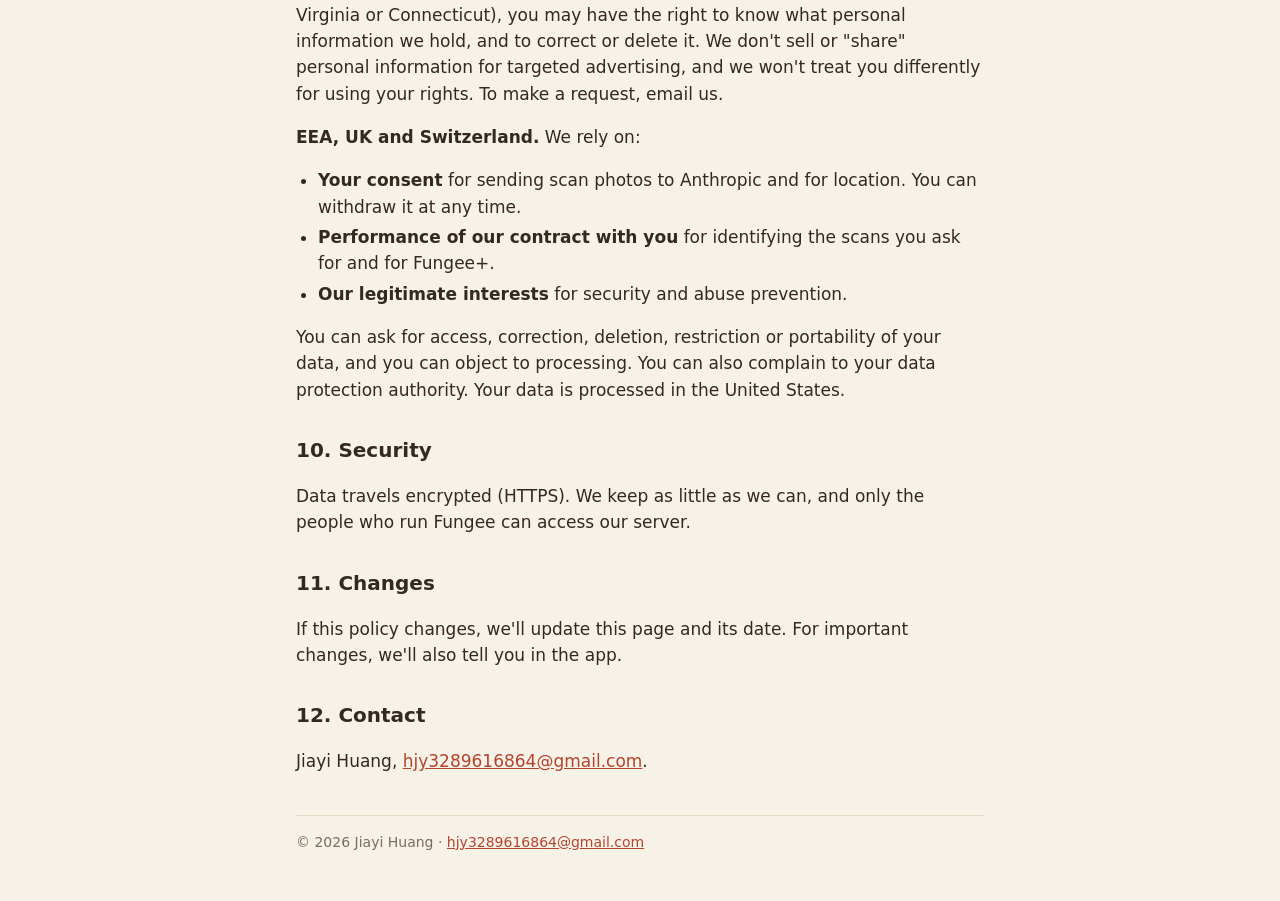
==== commit 10d82721: "Publish the privacy policy Co-Authored-By: Claude Opus 5.5 <noreply@anthropic.com>" ====
--- a/privacy.html
+++ b/privacy.html
@@ -44,7 +44,7 @@
     <tr><td>Friends: messages (ready-made phrases, stickers, cards of your mushes and finds, gifts, and typed words if you turned typing on)</td><td>When you send one</td><td>To deliver it. Cards carry a mush's look or a fungus's name, never a photo or a place.</td><td>Our server, and the friend you sent it to</td><td>Until you or your friend deletes the account</td></tr>
     <tr><td>Friends: reports you make (the player, and the words of a typed message you report; for a postcard, its words and picture)</td><td>When you report</td><td>So we can review it and act</td><td>Our server, read by us</td><td>Until we've dealt with it, then up to a year</td></tr>
     <tr><td>Friends: whether you said you're 13 or over (never your birth date). An "under 13" answer is kept with the day it was given, so it can't be changed to "13 and over" later.</td><td>When you join Friends, and when you answer the age question while in Friends</td><td>So photos on postcards go only between players who are both 13 or over</td><td>Our server. Only you can read it; a friend's phone learns only whether a photo may go to them.</td><td>Until you delete your account</td></tr>
-    <tr><td>Friends: your tree house (its rooms in order, the furniture and keepsakes in each by their names in the game, each room's mush with its look and name, the playground and the scenery)</td><td>While you're in Friends, a few seconds after it changes</td><td>So your friends can see it, and their mushes can visit it</td><td>Our server; your friends. No photos, places or your own name.</td><td>One copy, replaced each time it changes, until you delete your account</td></tr>
+    <tr><td>Friends: your jar and its tree house (its rooms in order; the furniture in each by its name in the game and where you put it; the keepsakes; each room's mush with its look and name; the playground and the scenery)</td><td>While you're in Friends, a few seconds after it changes</td><td>So your friends can see it, and their mushes can visit it</td><td>Our server; your friends. No photos, places or your own name.</td><td>One copy, replaced each time it changes, until you delete your account</td></tr>
     <tr><td>Friends: visits (whose mush visited whom and when, the visiting mush's name, whether the visit brought the host spores, and when the host saw it)</td><td>When your mush visits a friend's tree house, or a friend's mush visits yours</td><td>To keep visits to three a day and one a day to each friend, to give the host their spores, and to show the host who came</td><td>Our server; you and that friend. The visitor's phone keeps a copy of the friend's tree house to paint the postcard.</td><td>Until either of you deletes the account</td></tr>
     <tr><td>Friends: postcards you send (a small picture of one of your nature stamps, made on your phone from the stamp's painting; if you add it, the photo the stamp was painted from; the plant's name on the stamp; the look and name of the mush that carries it; the ready-made phrases, or typed words if you both turned typing on; your name and your friend's; when it was sent and when it arrives; whether your friend opened it or gave it a ❤️)</td><td>When you send a postcard to a friend. The photo only if you add it, and only if you and your friend are both 13 or over.</td><td>To deliver it, 20 to 40 minutes later, and to show it in both your albums</td><td>Our server (the pictures in private storage that only you and that friend can read, once it has arrived); you and that friend. The photo is cropped to the plant on your phone, at most 1024 pixels, and re-saved so it carries no location or other photo data. Never where you took it.</td><td>Until you or that friend deletes the account. Taking a card out of the album, or blocking its sender, hides it from you.</td></tr>
     <tr><td>Your purchase of Fungee+</td><td>When you subscribe</td><td>To unlock Fungee+</td><td>Apple</td><td>Under Apple's policies</td></tr>
@@ -66,7 +66,7 @@
   <h2>5. Friends (optional)</h2>
   <p>Friends is off until you join it from the 👥 Friends tab. Joining makes an account on our server without an email or password: it lives on your phone. Others can't search for you. A friend adds you by typing your friend code, so share it only with people you know.</p>
   <p>Friends can send each other ready-made phrases, stickers, cards of their mushes and finds, and gifts from their bag. Friends can also type short messages to each other, but only if both have turned typing on. Typing stays off for anyone who told Fungee they're under 13. Our server checks every typed message: at most 120 characters, no links, emails, @names, phone numbers or other long numbers, no invitations to other apps, and no rude words. Nobody can send a place, and photos go only on postcards between players who are both 13 or over (below). Names are checked against the same list of rude words and can't contain links, emails or long numbers.</p>
-  <p>Friends can see each other's tree houses, and their mushes can visit: three visits a day, and one a day to each friend. A mush comes home from a visit with a postcard of the friend's tree house and the blueprint of one piece of furniture there. The friend sees who visited, and their first three visits each day bring them a few spores. A tree house carries the furniture's names in the game and the mushes' looks and names: no photos, places or your own name.</p>
+  <p>Friends can see each other's tree houses, and their mushes can visit: three visits a day, and one a day to each friend. A mush comes home from a visit with a postcard of the friend's tree house and the blueprint of one piece of furniture there. The friend sees who visited, and their first three visits each day bring them a few spores. A shared tree house carries the furniture's names in the game, where each piece stands in its room, and the mushes' looks and names: no photos, places or your own name.</p>
   <p>Friends can send each other postcards. A postcard has one of your nature stamps on the front, carried by one of your mushes, and on the back up to three ready-made phrases, or typed words if you and your friend both turned typing on (checked like typed messages). Your phone sends a small picture of the stamp's painting (about 440 pixels wide, with no photo data in it), the plant's name on the stamp, the carrying mush's look and name, and the note; our server adds both your names. A postcard arrives 20 to 40 minutes later. Only friends can send them, five a day and two a day to the same friend. Blocking someone stops their postcards and hides the ones they sent. You can give a card a ❤️ (its sender sees it), reply, take it out of your album, or report it.</p>
   <p>Players 13 and over can add the photo a stamp was painted from, if the friend is 13 or over too. Before it can go, your phone crops it to the plant, makes it at most 1024 pixels wide, re-saves it so it carries no location or other photo data, and checks it with Apple's Vision for faces, people and writing. This check happens on your phone, and nothing is sent for it. If it finds any, or can't check, only the stamp's painting goes. A friend can see the photo only once the card has arrived, and no longer after taking it out of the album, reporting it or blocking you.</p>
   <p>You can report a player, a typed message or a postcard (🚩), and you can block anyone you've added. A report of a typed message keeps a copy of its words so we can read it; a report of a postcard keeps its words and pictures. We read reports every day.</p>
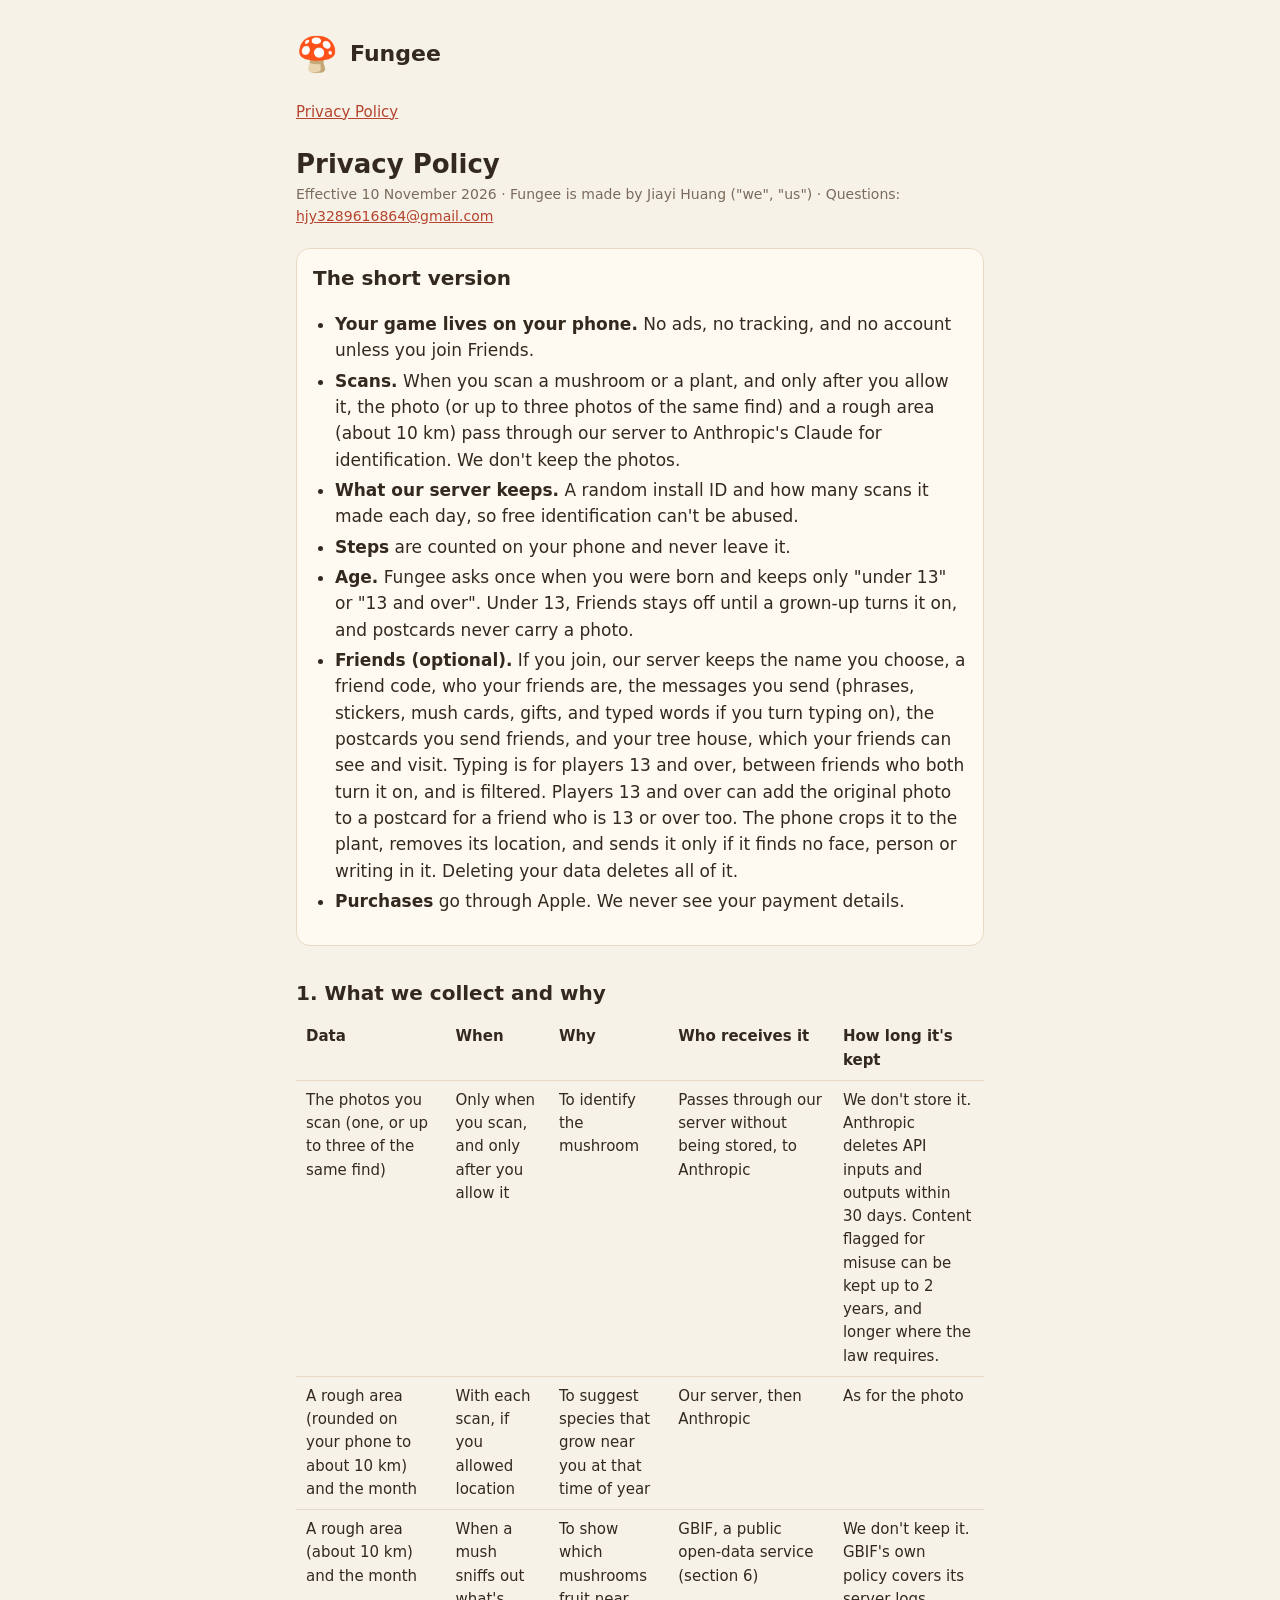
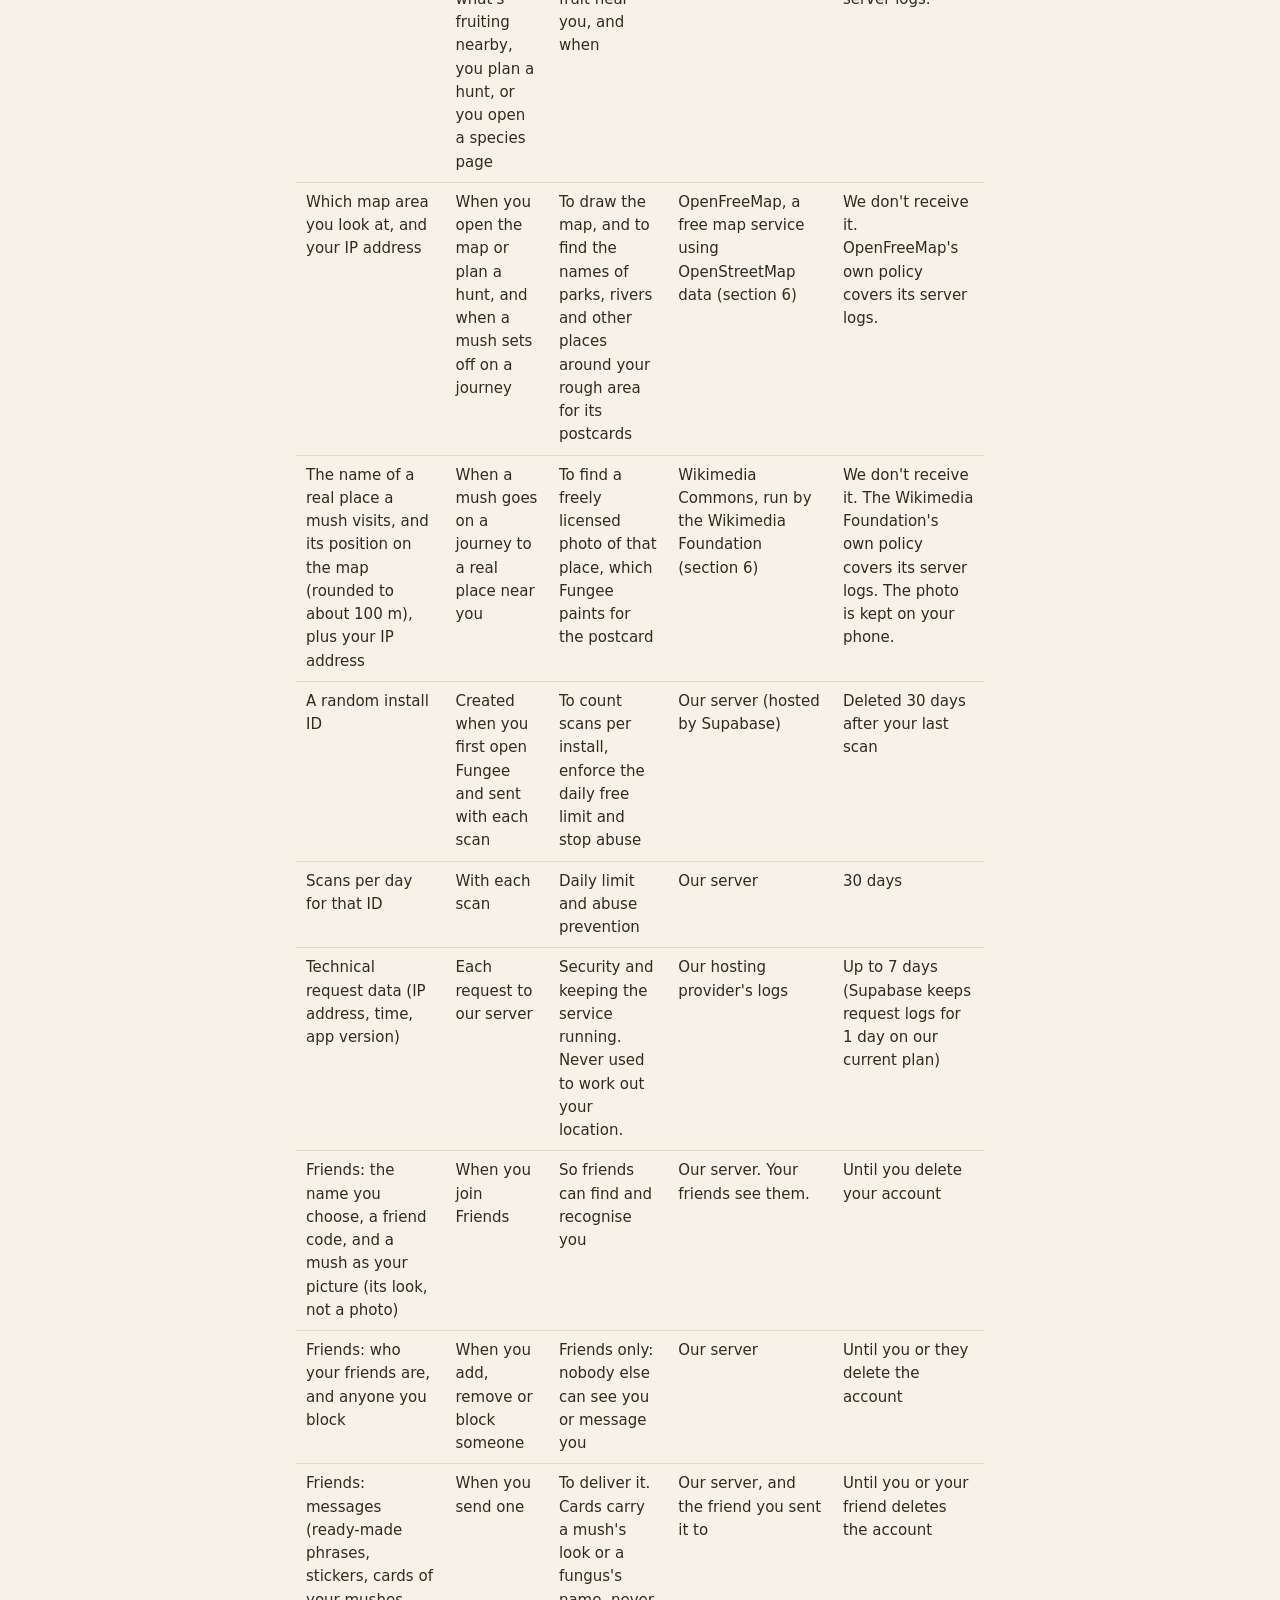
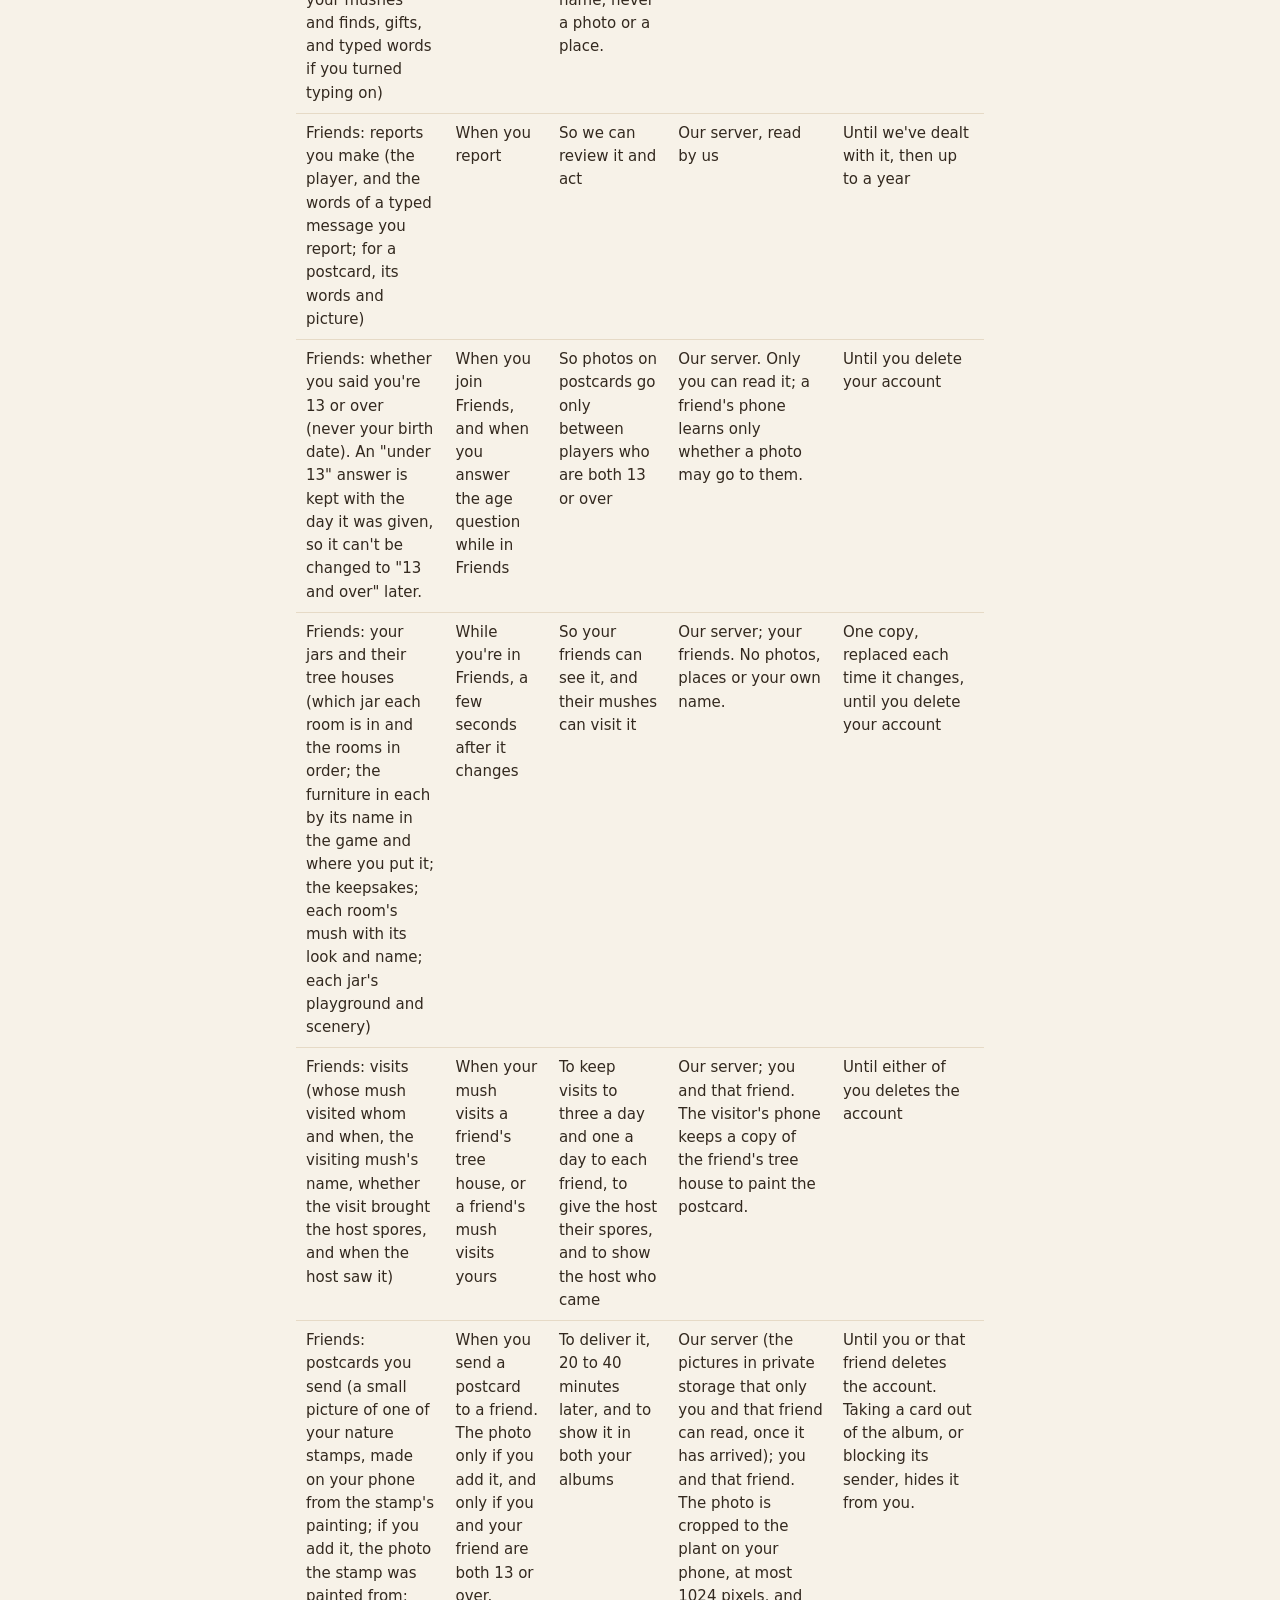
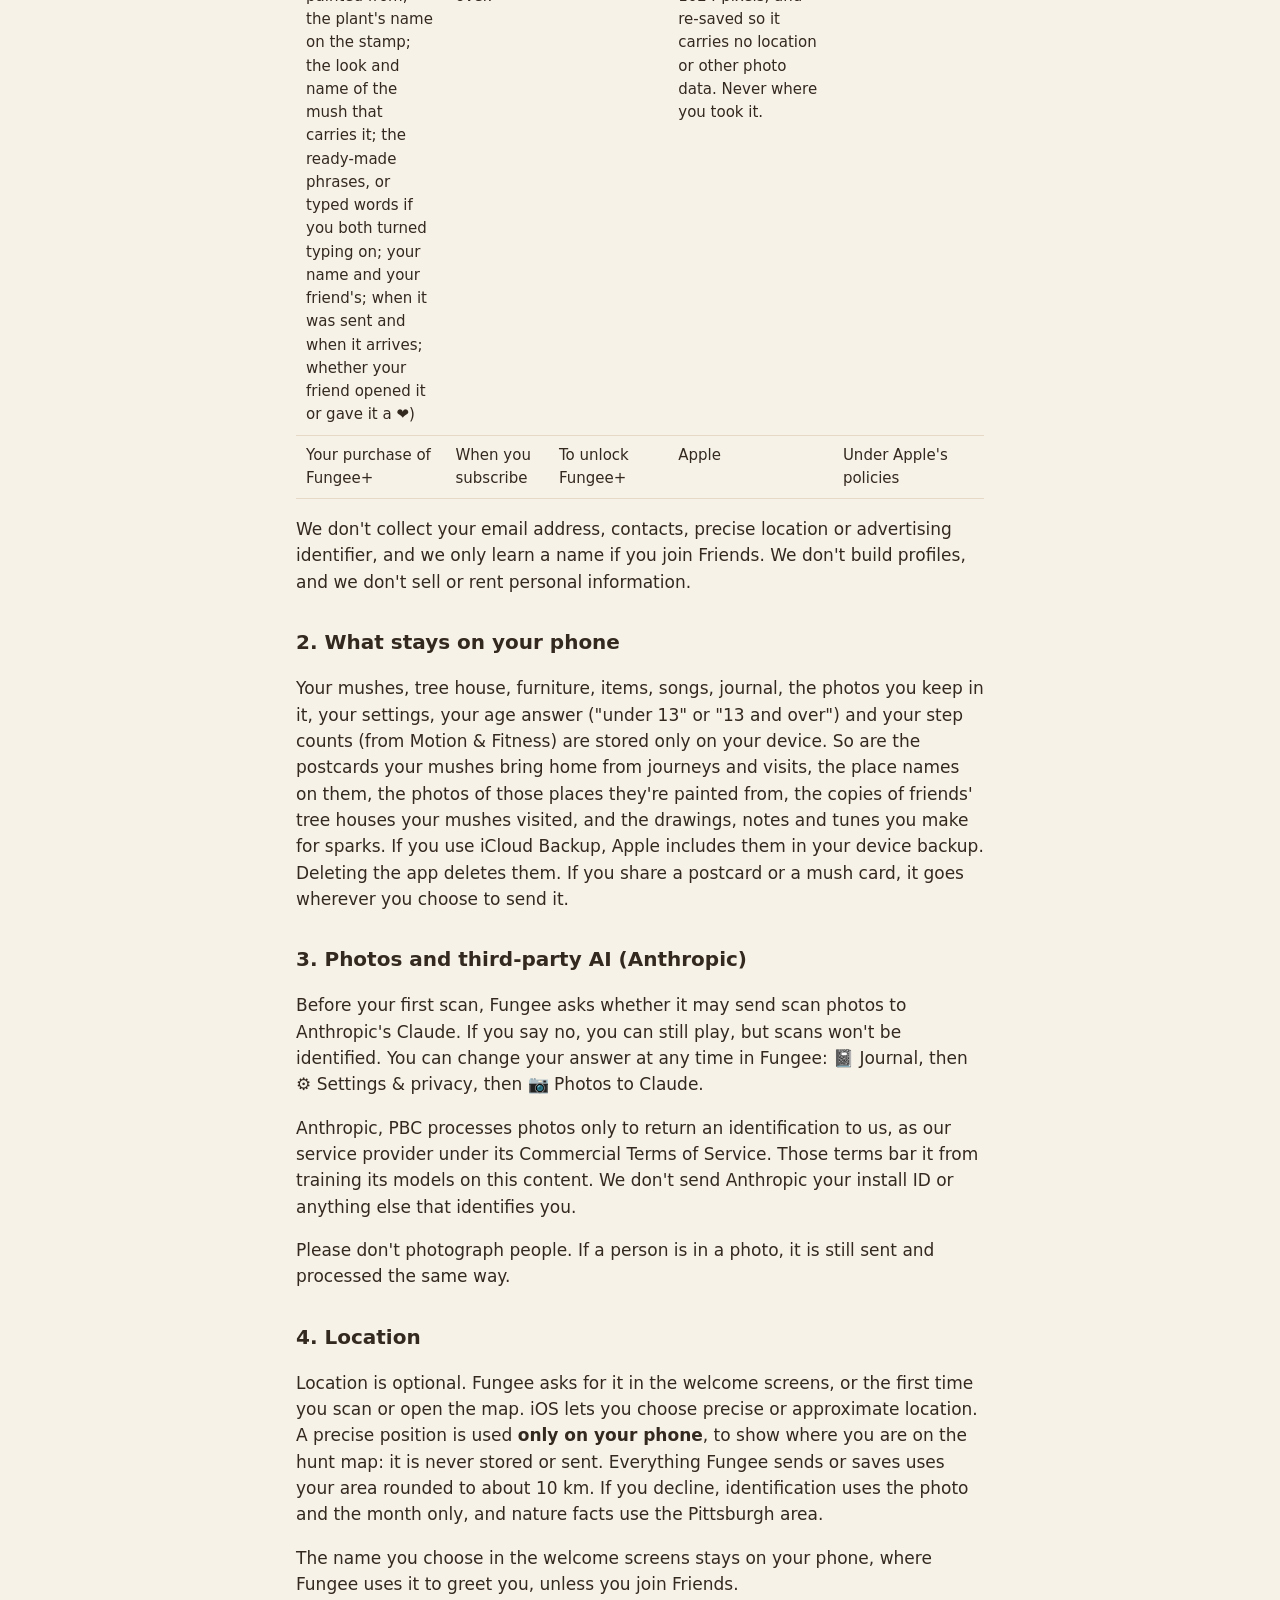
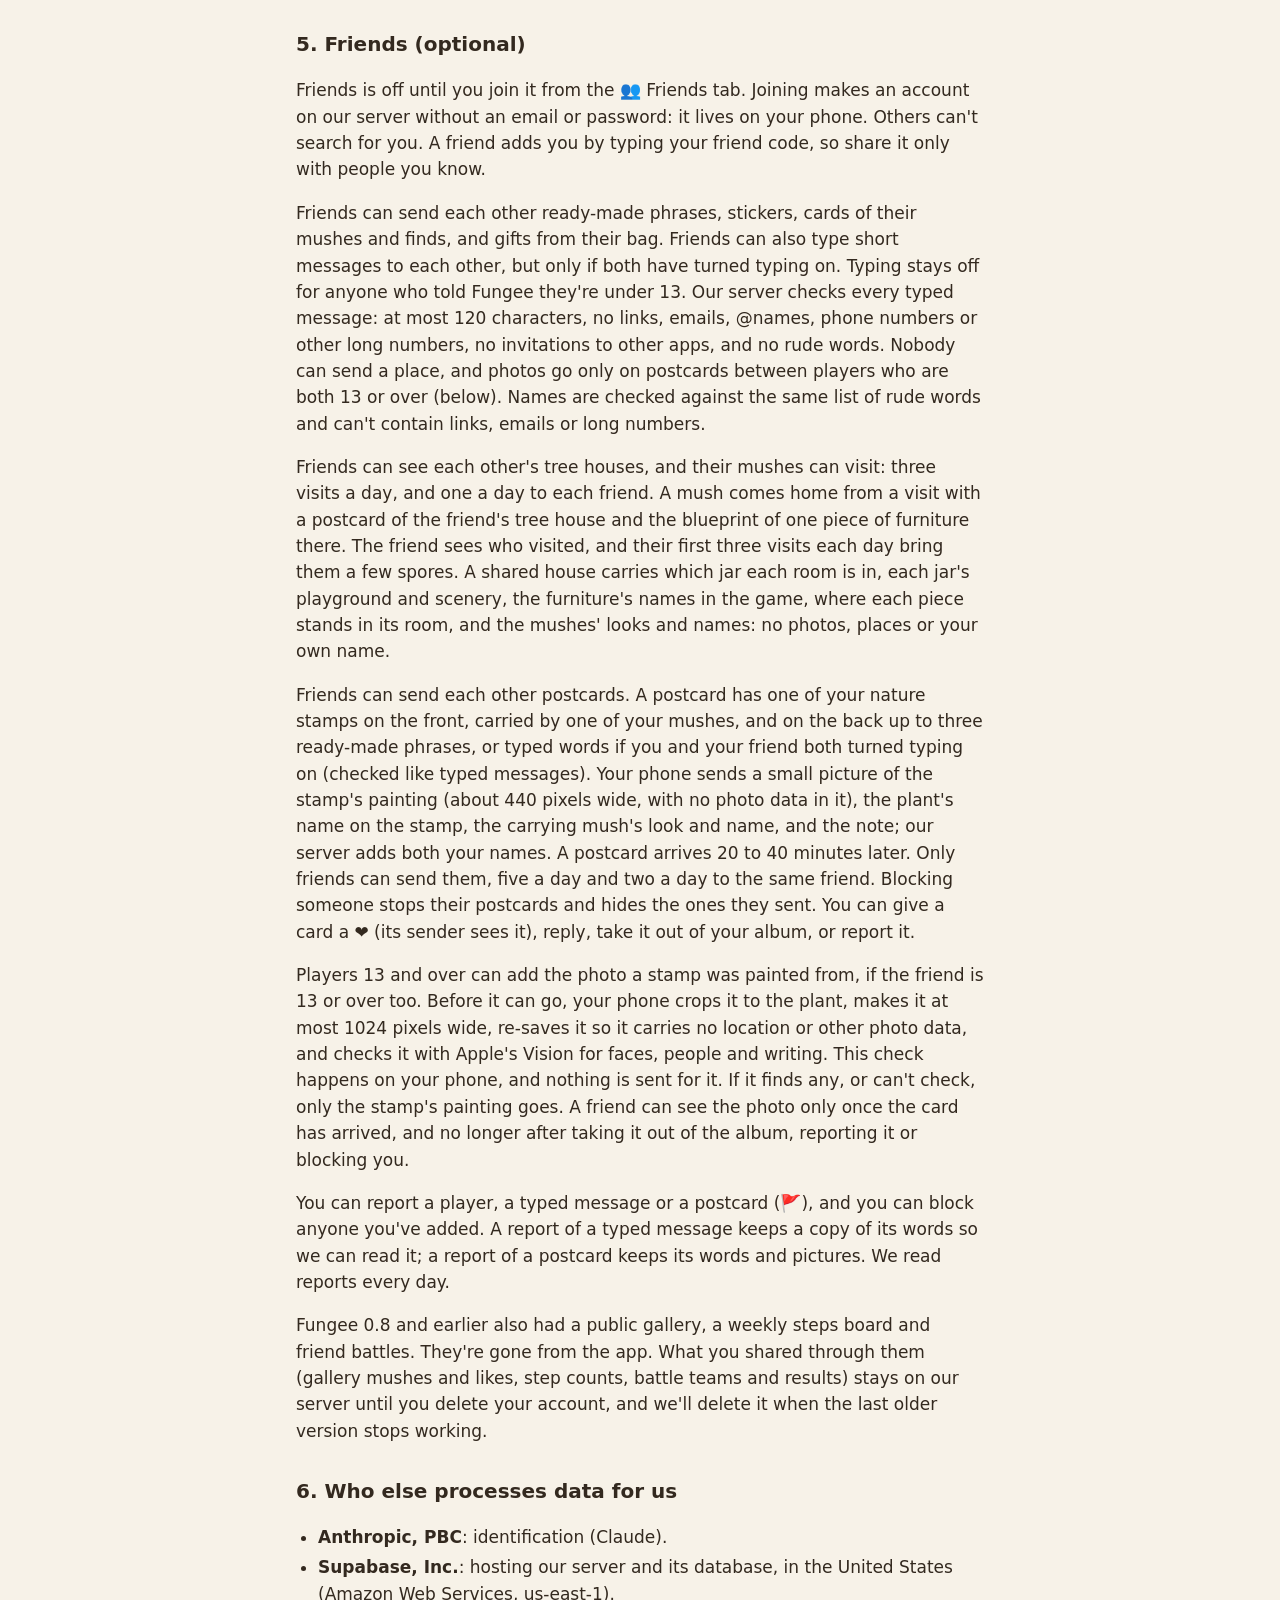
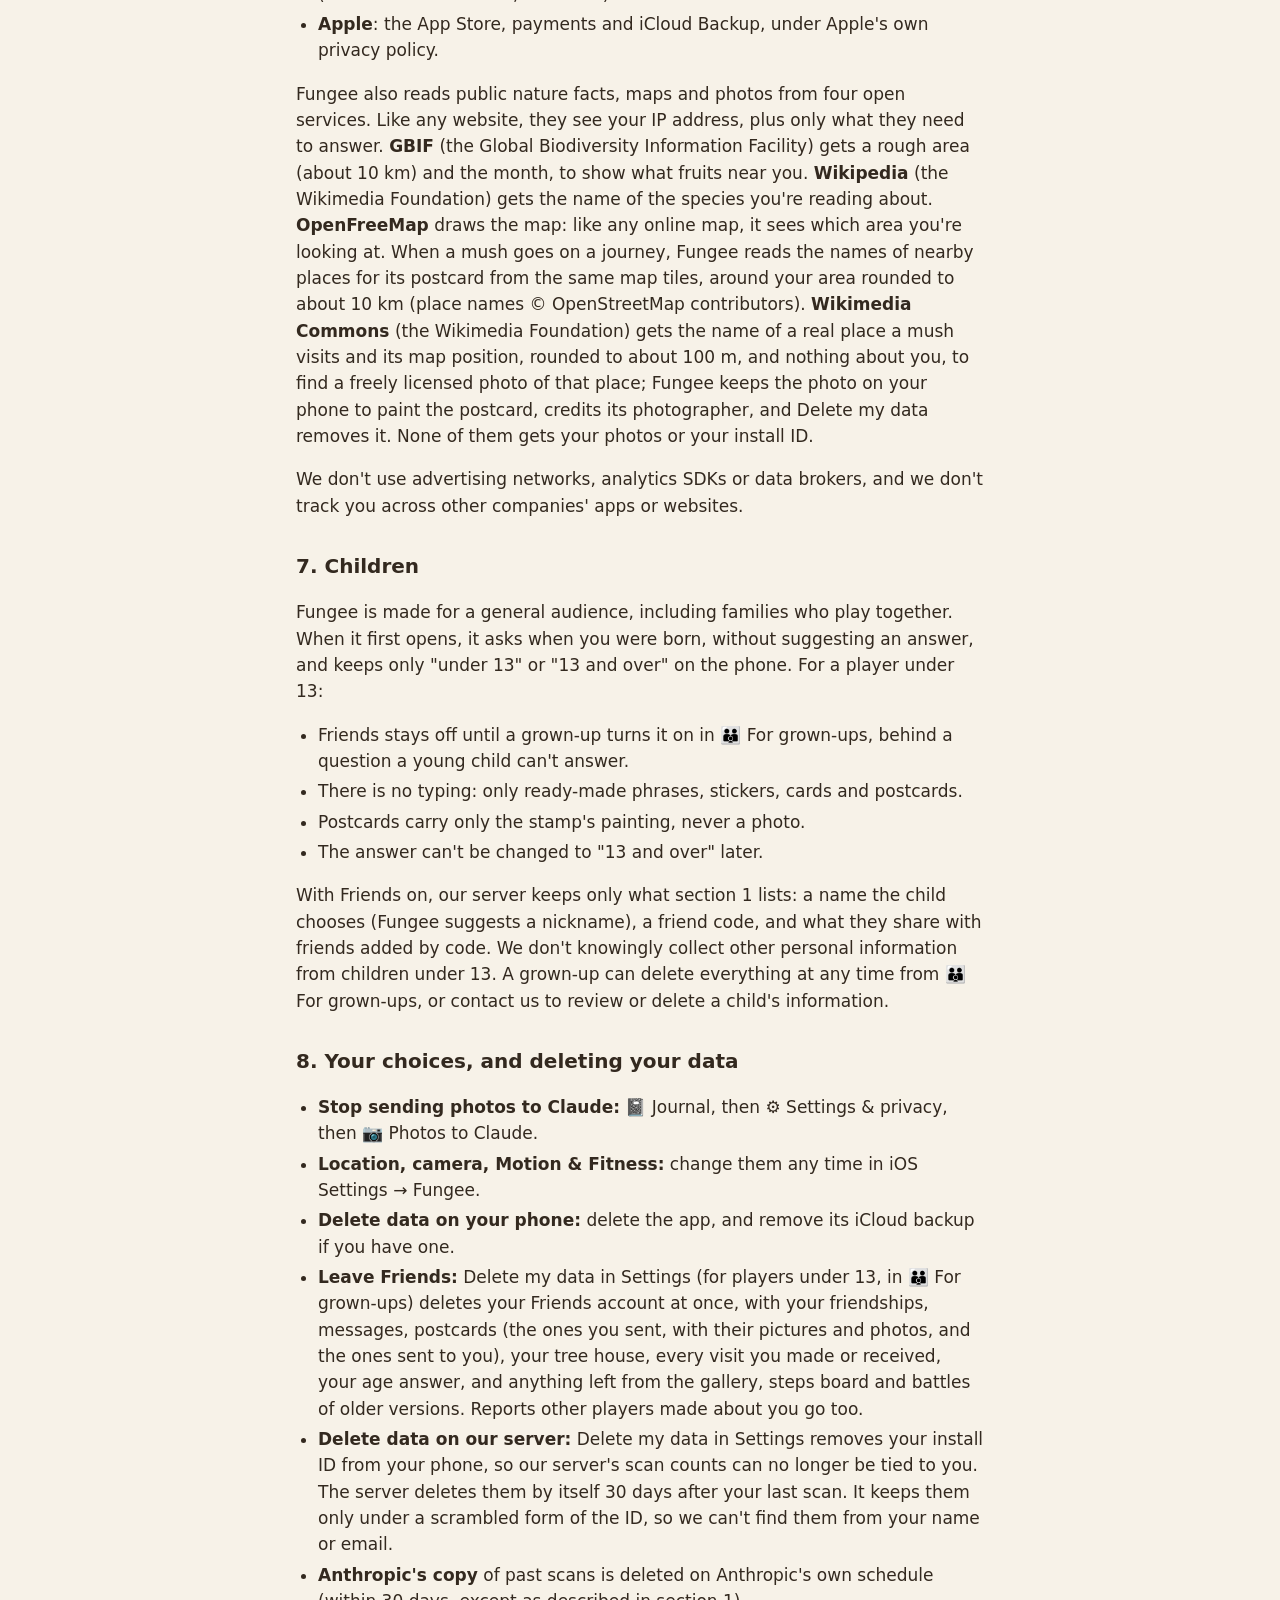
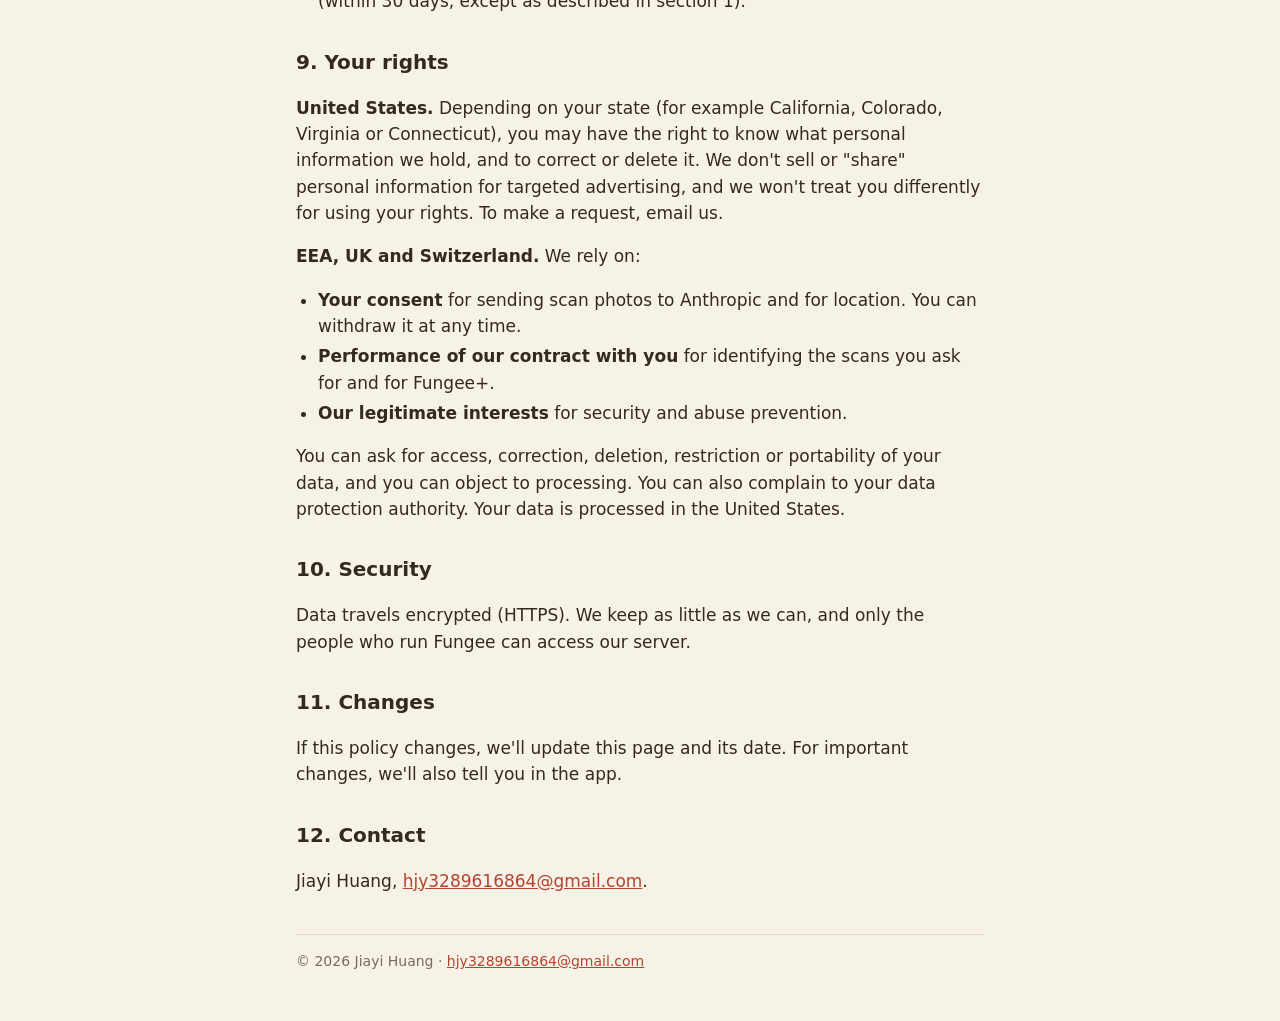
==== commit 97a4c515: "Publish the privacy policy Co-Authored-By: Claude Opus 5.5 <noreply@anthropic.com>" ====
--- a/privacy.html
+++ b/privacy.html
@@ -13,7 +13,7 @@
   <nav><a href="privacy.html">Privacy Policy</a></nav>
 
   <h1>Privacy Policy</h1>
-  <p class="meta">Effective 9 November 2026 · Fungee is made by Jiayi Huang ("we", "us") · Questions: <a href="mailto:hjy3289616864@gmail.com">hjy3289616864@gmail.com</a></p>
+  <p class="meta">Effective 10 November 2026 · Fungee is made by Jiayi Huang ("we", "us") · Questions: <a href="mailto:hjy3289616864@gmail.com">hjy3289616864@gmail.com</a></p>
 
   <div class="card">
     <h2 style="margin-top:0">The short version</h2>
@@ -44,7 +44,7 @@
     <tr><td>Friends: messages (ready-made phrases, stickers, cards of your mushes and finds, gifts, and typed words if you turned typing on)</td><td>When you send one</td><td>To deliver it. Cards carry a mush's look or a fungus's name, never a photo or a place.</td><td>Our server, and the friend you sent it to</td><td>Until you or your friend deletes the account</td></tr>
     <tr><td>Friends: reports you make (the player, and the words of a typed message you report; for a postcard, its words and picture)</td><td>When you report</td><td>So we can review it and act</td><td>Our server, read by us</td><td>Until we've dealt with it, then up to a year</td></tr>
     <tr><td>Friends: whether you said you're 13 or over (never your birth date). An "under 13" answer is kept with the day it was given, so it can't be changed to "13 and over" later.</td><td>When you join Friends, and when you answer the age question while in Friends</td><td>So photos on postcards go only between players who are both 13 or over</td><td>Our server. Only you can read it; a friend's phone learns only whether a photo may go to them.</td><td>Until you delete your account</td></tr>
-    <tr><td>Friends: your jar and its tree house (its rooms in order; the furniture in each by its name in the game and where you put it; the keepsakes; each room's mush with its look and name; the playground and the scenery)</td><td>While you're in Friends, a few seconds after it changes</td><td>So your friends can see it, and their mushes can visit it</td><td>Our server; your friends. No photos, places or your own name.</td><td>One copy, replaced each time it changes, until you delete your account</td></tr>
+    <tr><td>Friends: your jars and their tree houses (which jar each room is in and the rooms in order; the furniture in each by its name in the game and where you put it; the keepsakes; each room's mush with its look and name; each jar's playground and scenery)</td><td>While you're in Friends, a few seconds after it changes</td><td>So your friends can see it, and their mushes can visit it</td><td>Our server; your friends. No photos, places or your own name.</td><td>One copy, replaced each time it changes, until you delete your account</td></tr>
     <tr><td>Friends: visits (whose mush visited whom and when, the visiting mush's name, whether the visit brought the host spores, and when the host saw it)</td><td>When your mush visits a friend's tree house, or a friend's mush visits yours</td><td>To keep visits to three a day and one a day to each friend, to give the host their spores, and to show the host who came</td><td>Our server; you and that friend. The visitor's phone keeps a copy of the friend's tree house to paint the postcard.</td><td>Until either of you deletes the account</td></tr>
     <tr><td>Friends: postcards you send (a small picture of one of your nature stamps, made on your phone from the stamp's painting; if you add it, the photo the stamp was painted from; the plant's name on the stamp; the look and name of the mush that carries it; the ready-made phrases, or typed words if you both turned typing on; your name and your friend's; when it was sent and when it arrives; whether your friend opened it or gave it a ❤️)</td><td>When you send a postcard to a friend. The photo only if you add it, and only if you and your friend are both 13 or over.</td><td>To deliver it, 20 to 40 minutes later, and to show it in both your albums</td><td>Our server (the pictures in private storage that only you and that friend can read, once it has arrived); you and that friend. The photo is cropped to the plant on your phone, at most 1024 pixels, and re-saved so it carries no location or other photo data. Never where you took it.</td><td>Until you or that friend deletes the account. Taking a card out of the album, or blocking its sender, hides it from you.</td></tr>
     <tr><td>Your purchase of Fungee+</td><td>When you subscribe</td><td>To unlock Fungee+</td><td>Apple</td><td>Under Apple's policies</td></tr>
@@ -66,7 +66,7 @@
   <h2>5. Friends (optional)</h2>
   <p>Friends is off until you join it from the 👥 Friends tab. Joining makes an account on our server without an email or password: it lives on your phone. Others can't search for you. A friend adds you by typing your friend code, so share it only with people you know.</p>
   <p>Friends can send each other ready-made phrases, stickers, cards of their mushes and finds, and gifts from their bag. Friends can also type short messages to each other, but only if both have turned typing on. Typing stays off for anyone who told Fungee they're under 13. Our server checks every typed message: at most 120 characters, no links, emails, @names, phone numbers or other long numbers, no invitations to other apps, and no rude words. Nobody can send a place, and photos go only on postcards between players who are both 13 or over (below). Names are checked against the same list of rude words and can't contain links, emails or long numbers.</p>
-  <p>Friends can see each other's tree houses, and their mushes can visit: three visits a day, and one a day to each friend. A mush comes home from a visit with a postcard of the friend's tree house and the blueprint of one piece of furniture there. The friend sees who visited, and their first three visits each day bring them a few spores. A shared tree house carries the furniture's names in the game, where each piece stands in its room, and the mushes' looks and names: no photos, places or your own name.</p>
+  <p>Friends can see each other's tree houses, and their mushes can visit: three visits a day, and one a day to each friend. A mush comes home from a visit with a postcard of the friend's tree house and the blueprint of one piece of furniture there. The friend sees who visited, and their first three visits each day bring them a few spores. A shared house carries which jar each room is in, each jar's playground and scenery, the furniture's names in the game, where each piece stands in its room, and the mushes' looks and names: no photos, places or your own name.</p>
   <p>Friends can send each other postcards. A postcard has one of your nature stamps on the front, carried by one of your mushes, and on the back up to three ready-made phrases, or typed words if you and your friend both turned typing on (checked like typed messages). Your phone sends a small picture of the stamp's painting (about 440 pixels wide, with no photo data in it), the plant's name on the stamp, the carrying mush's look and name, and the note; our server adds both your names. A postcard arrives 20 to 40 minutes later. Only friends can send them, five a day and two a day to the same friend. Blocking someone stops their postcards and hides the ones they sent. You can give a card a ❤️ (its sender sees it), reply, take it out of your album, or report it.</p>
   <p>Players 13 and over can add the photo a stamp was painted from, if the friend is 13 or over too. Before it can go, your phone crops it to the plant, makes it at most 1024 pixels wide, re-saves it so it carries no location or other photo data, and checks it with Apple's Vision for faces, people and writing. This check happens on your phone, and nothing is sent for it. If it finds any, or can't check, only the stamp's painting goes. A friend can see the photo only once the card has arrived, and no longer after taking it out of the album, reporting it or blocking you.</p>
   <p>You can report a player, a typed message or a postcard (🚩), and you can block anyone you've added. A report of a typed message keeps a copy of its words so we can read it; a report of a postcard keeps its words and pictures. We read reports every day.</p>
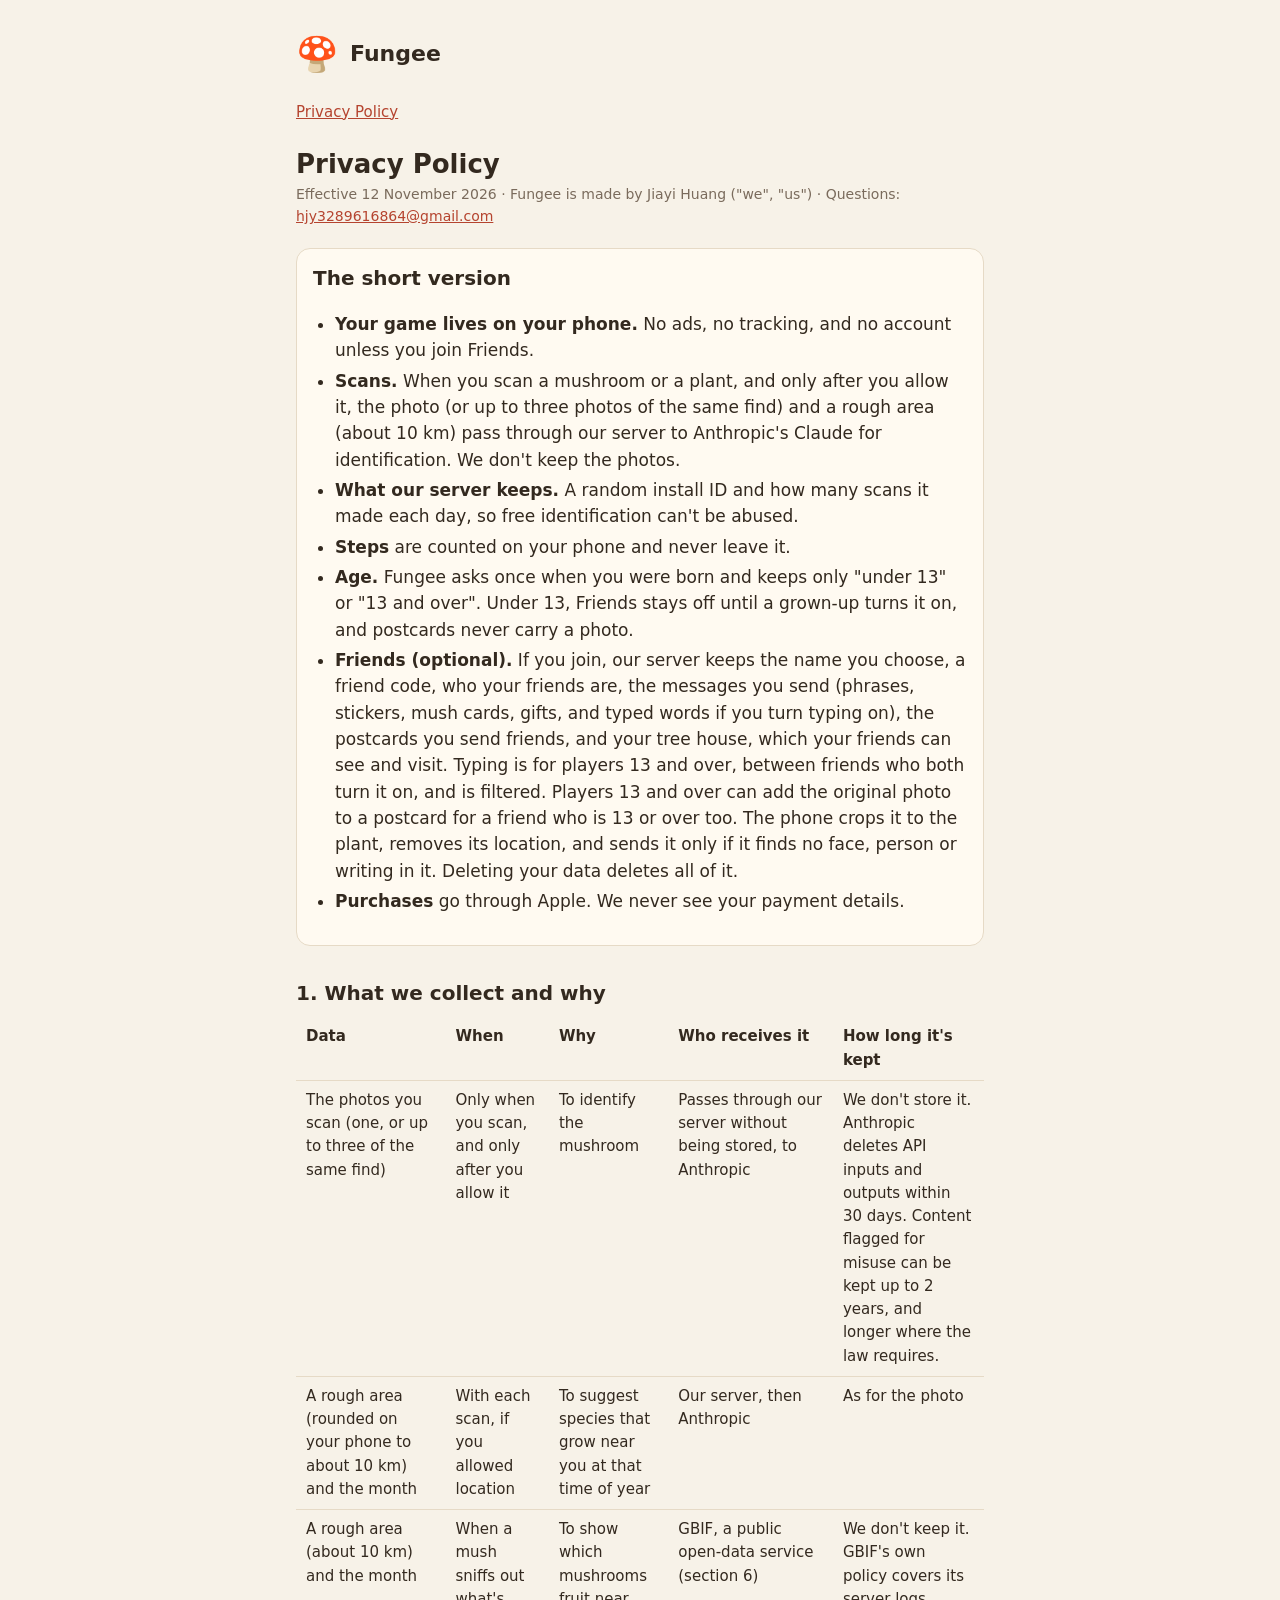
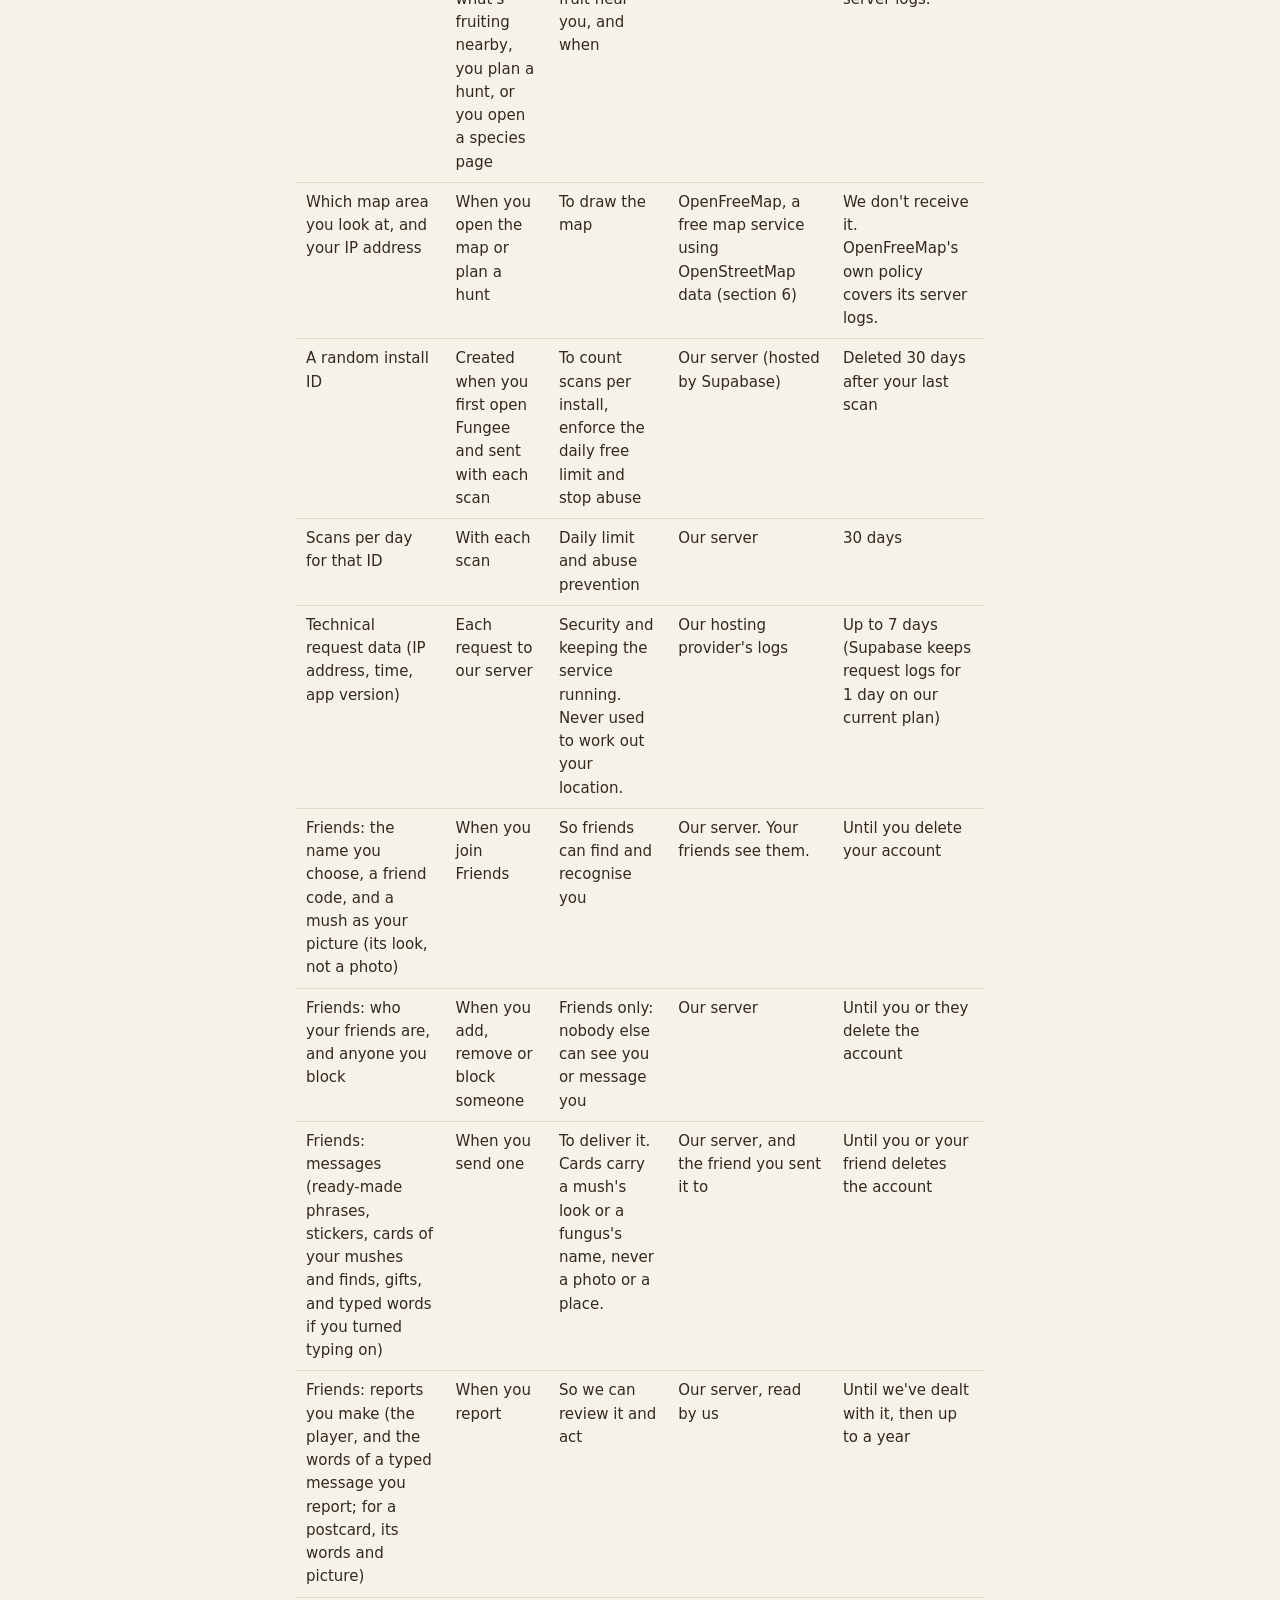
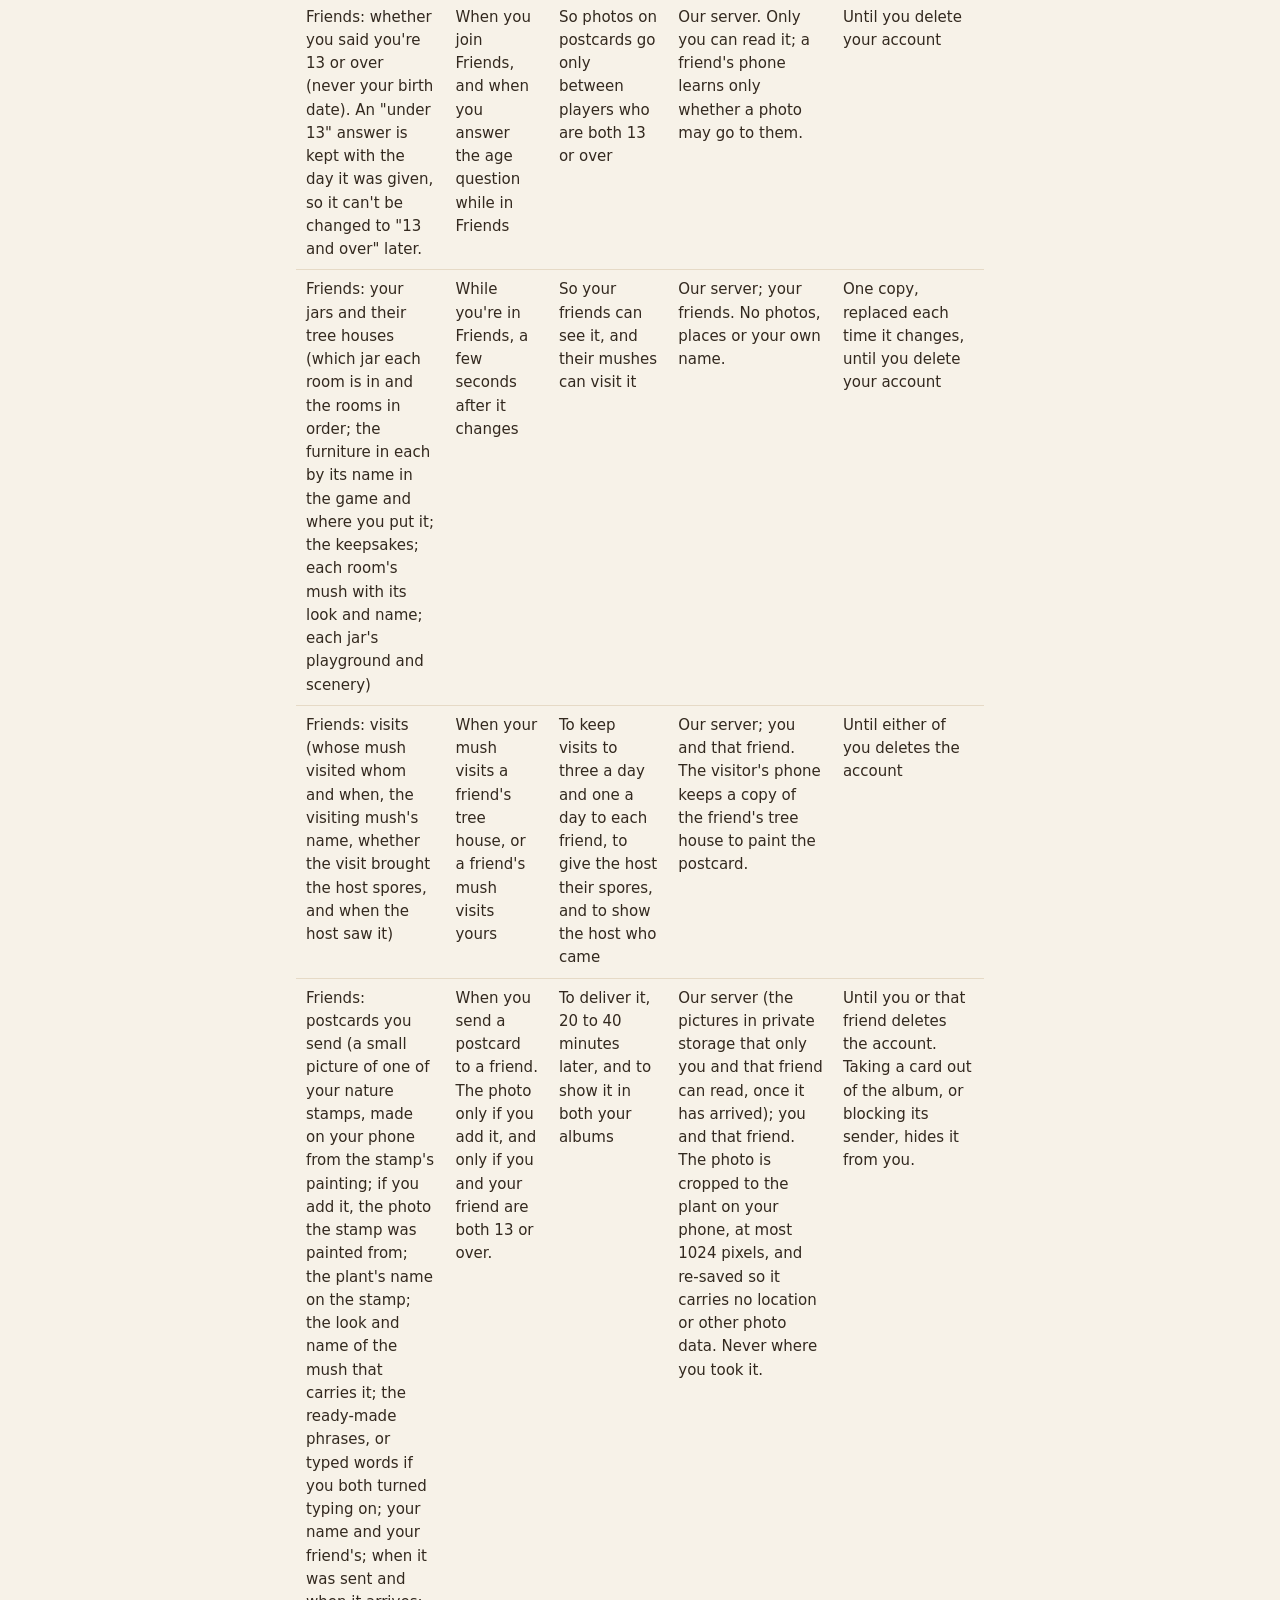
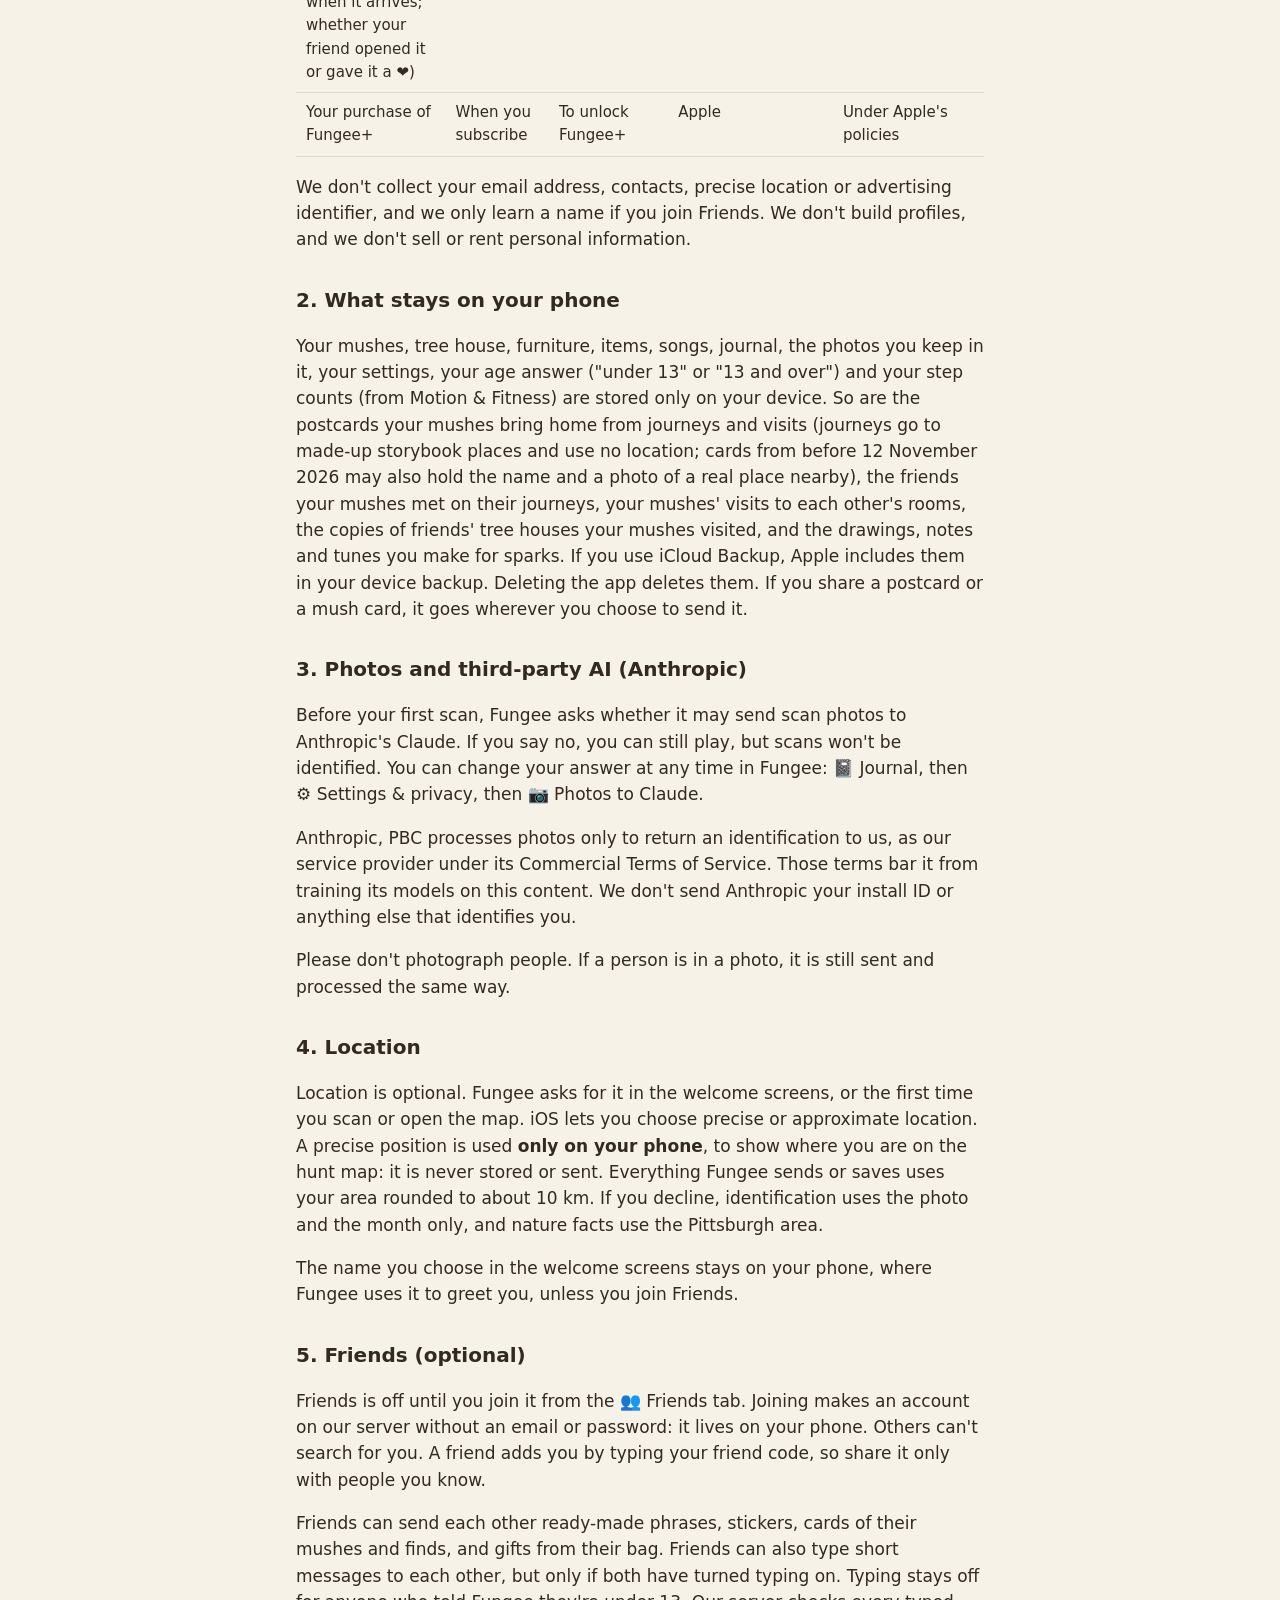
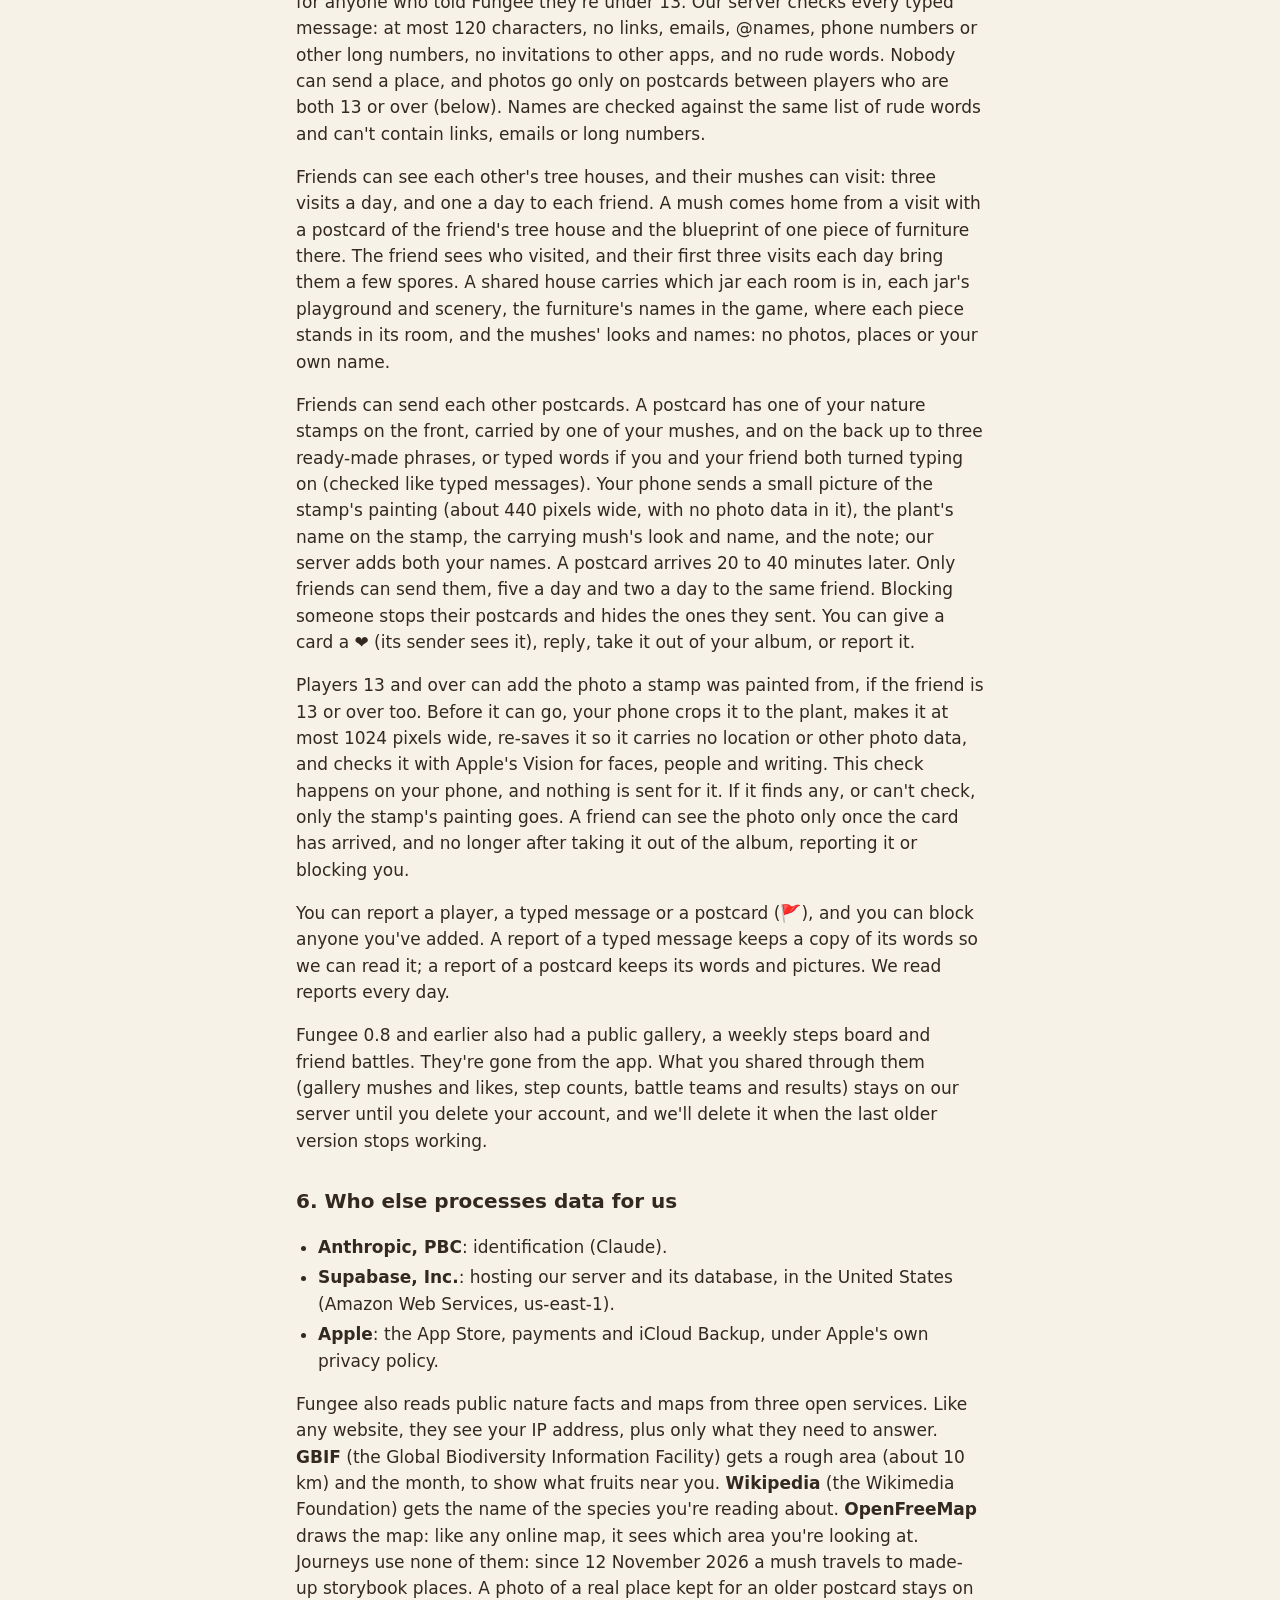
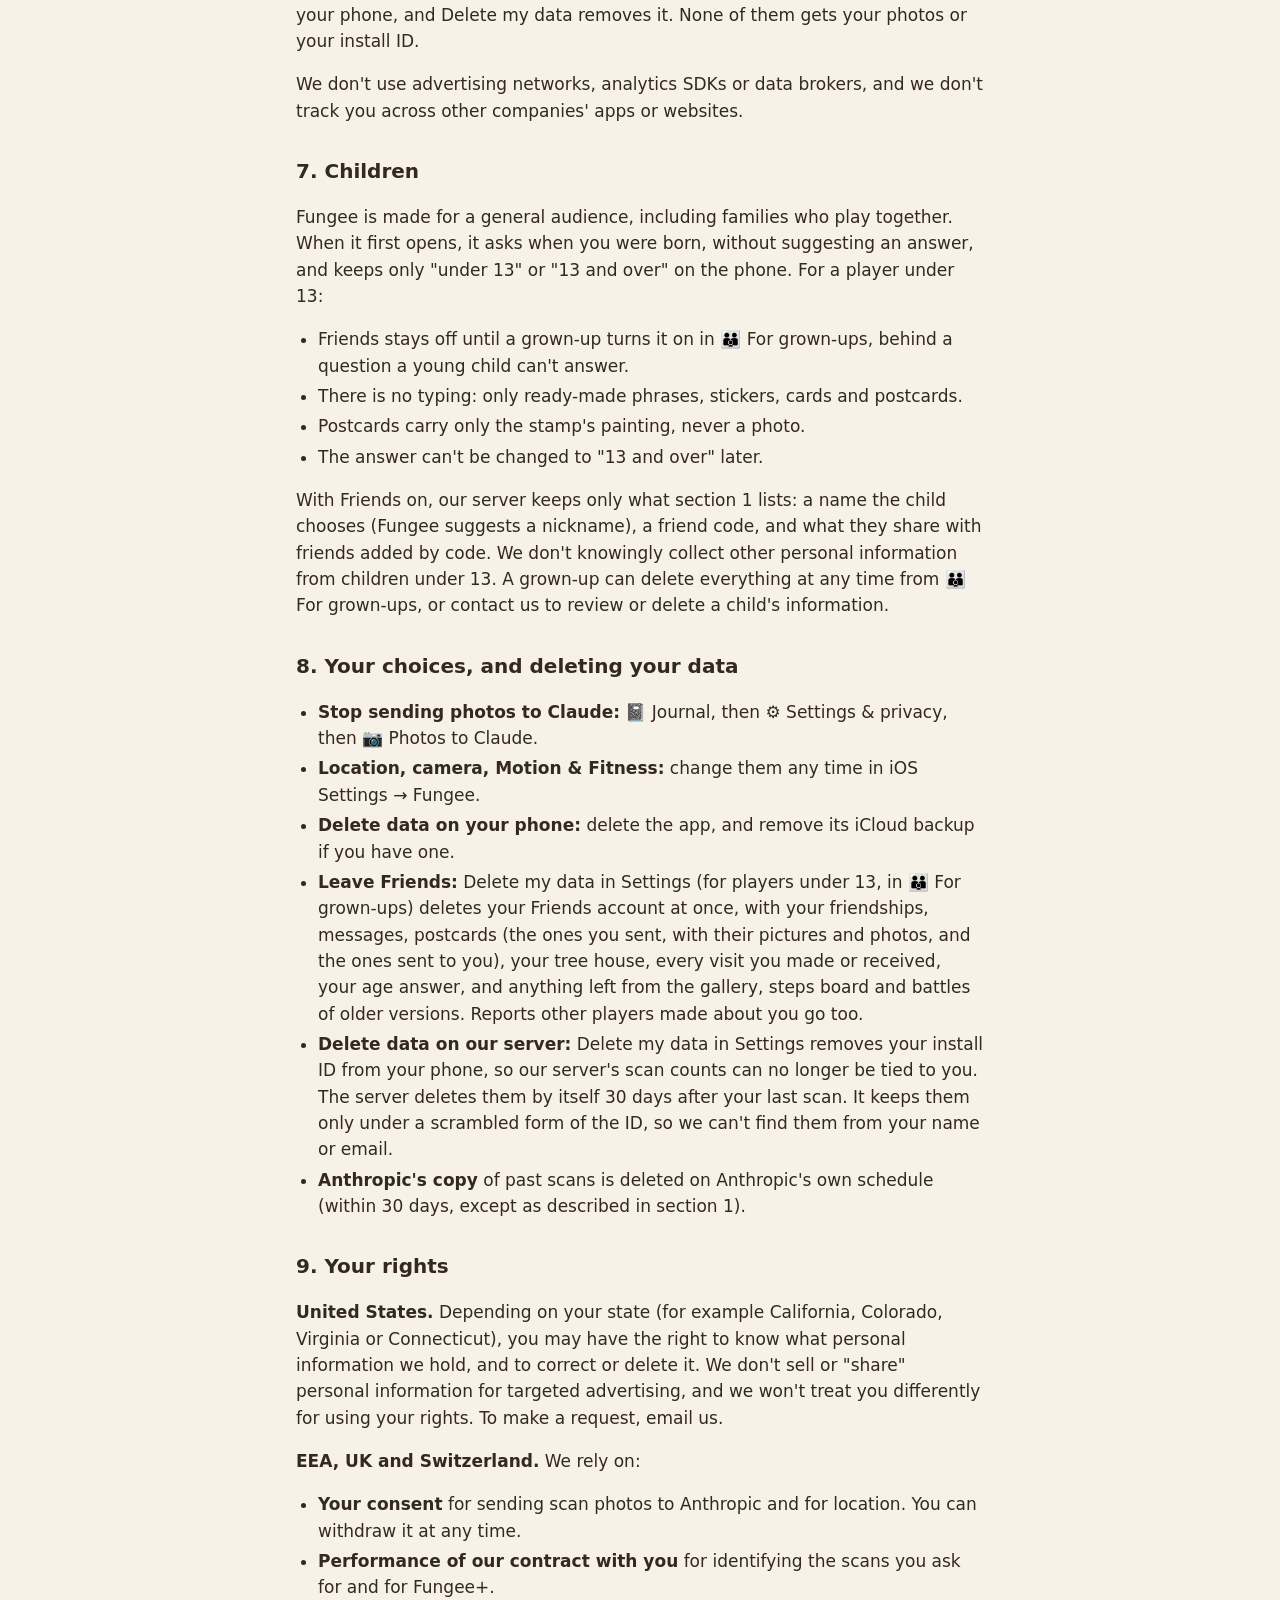
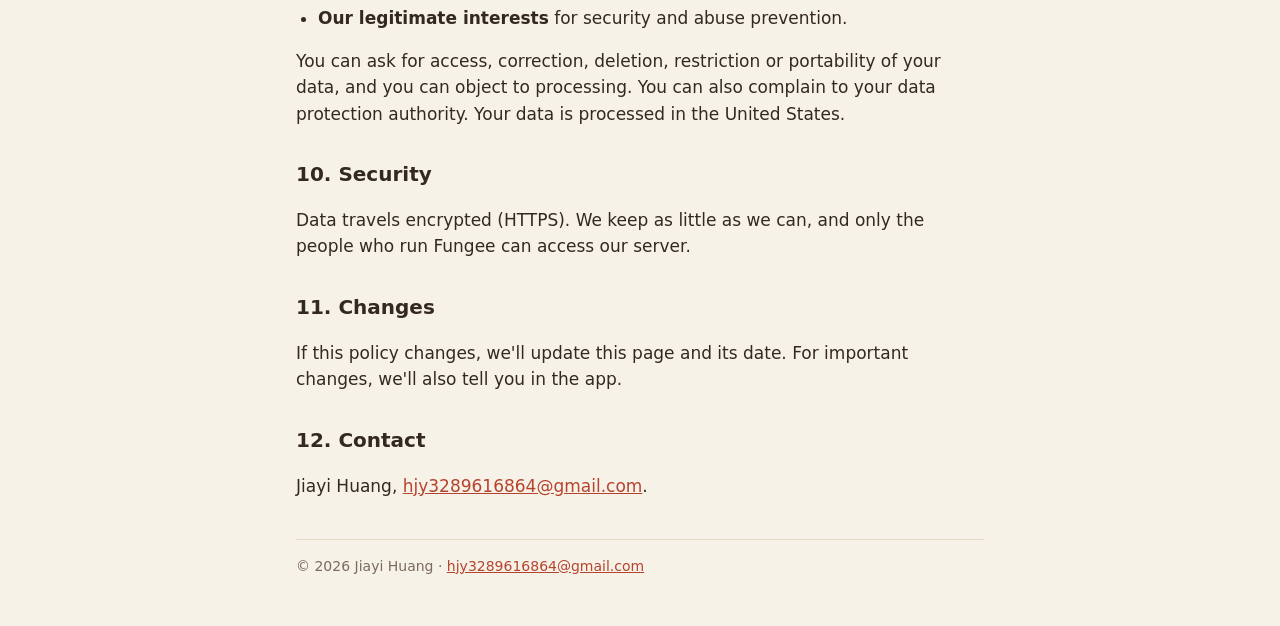
==== commit e410cd04: "Publish the privacy policy Co-Authored-By: Claude Opus 5.5 <noreply@anthropic.com>" ====
--- a/privacy.html
+++ b/privacy.html
@@ -13,7 +13,7 @@
   <nav><a href="privacy.html">Privacy Policy</a></nav>
 
   <h1>Privacy Policy</h1>
-  <p class="meta">Effective 10 November 2026 · Fungee is made by Jiayi Huang ("we", "us") · Questions: <a href="mailto:hjy3289616864@gmail.com">hjy3289616864@gmail.com</a></p>
+  <p class="meta">Effective 12 November 2026 · Fungee is made by Jiayi Huang ("we", "us") · Questions: <a href="mailto:hjy3289616864@gmail.com">hjy3289616864@gmail.com</a></p>
 
   <div class="card">
     <h2 style="margin-top:0">The short version</h2>
@@ -34,8 +34,7 @@
     <tr><td>The photos you scan (one, or up to three of the same find)</td><td>Only when you scan, and only after you allow it</td><td>To identify the mushroom</td><td>Passes through our server without being stored, to Anthropic</td><td>We don't store it. Anthropic deletes API inputs and outputs within 30 days. Content flagged for misuse can be kept up to 2 years, and longer where the law requires.</td></tr>
     <tr><td>A rough area (rounded on your phone to about 10 km) and the month</td><td>With each scan, if you allowed location</td><td>To suggest species that grow near you at that time of year</td><td>Our server, then Anthropic</td><td>As for the photo</td></tr>
     <tr><td>A rough area (about 10 km) and the month</td><td>When a mush sniffs out what's fruiting nearby, you plan a hunt, or you open a species page</td><td>To show which mushrooms fruit near you, and when</td><td>GBIF, a public open-data service (section 6)</td><td>We don't keep it. GBIF's own policy covers its server logs.</td></tr>
-    <tr><td>Which map area you look at, and your IP address</td><td>When you open the map or plan a hunt, and when a mush sets off on a journey</td><td>To draw the map, and to find the names of parks, rivers and other places around your rough area for its postcards</td><td>OpenFreeMap, a free map service using OpenStreetMap data (section 6)</td><td>We don't receive it. OpenFreeMap's own policy covers its server logs.</td></tr>
-    <tr><td>The name of a real place a mush visits, and its position on the map (rounded to about 100 m), plus your IP address</td><td>When a mush goes on a journey to a real place near you</td><td>To find a freely licensed photo of that place, which Fungee paints for the postcard</td><td>Wikimedia Commons, run by the Wikimedia Foundation (section 6)</td><td>We don't receive it. The Wikimedia Foundation's own policy covers its server logs. The photo is kept on your phone.</td></tr>
+    <tr><td>Which map area you look at, and your IP address</td><td>When you open the map or plan a hunt</td><td>To draw the map</td><td>OpenFreeMap, a free map service using OpenStreetMap data (section 6)</td><td>We don't receive it. OpenFreeMap's own policy covers its server logs.</td></tr>
     <tr><td>A random install ID</td><td>Created when you first open Fungee and sent with each scan</td><td>To count scans per install, enforce the daily free limit and stop abuse</td><td>Our server (hosted by Supabase)</td><td>Deleted 30 days after your last scan</td></tr>
     <tr><td>Scans per day for that ID</td><td>With each scan</td><td>Daily limit and abuse prevention</td><td>Our server</td><td>30 days</td></tr>
     <tr><td>Technical request data (IP address, time, app version)</td><td>Each request to our server</td><td>Security and keeping the service running. Never used to work out your location.</td><td>Our hosting provider's logs</td><td>Up to 7 days (Supabase keeps request logs for 1 day on our current plan)</td></tr>
@@ -52,7 +51,7 @@
   <p>We don't collect your email address, contacts, precise location or advertising identifier, and we only learn a name if you join Friends. We don't build profiles, and we don't sell or rent personal information.</p>
 
   <h2>2. What stays on your phone</h2>
-  <p>Your mushes, tree house, furniture, items, songs, journal, the photos you keep in it, your settings, your age answer ("under 13" or "13 and over") and your step counts (from Motion &amp; Fitness) are stored only on your device. So are the postcards your mushes bring home from journeys and visits, the place names on them, the photos of those places they're painted from, the copies of friends' tree houses your mushes visited, and the drawings, notes and tunes you make for sparks. If you use iCloud Backup, Apple includes them in your device backup. Deleting the app deletes them. If you share a postcard or a mush card, it goes wherever you choose to send it.</p>
+  <p>Your mushes, tree house, furniture, items, songs, journal, the photos you keep in it, your settings, your age answer ("under 13" or "13 and over") and your step counts (from Motion &amp; Fitness) are stored only on your device. So are the postcards your mushes bring home from journeys and visits (journeys go to made-up storybook places and use no location; cards from before 12 November 2026 may also hold the name and a photo of a real place nearby), the friends your mushes met on their journeys, your mushes' visits to each other's rooms, the copies of friends' tree houses your mushes visited, and the drawings, notes and tunes you make for sparks. If you use iCloud Backup, Apple includes them in your device backup. Deleting the app deletes them. If you share a postcard or a mush card, it goes wherever you choose to send it.</p>
 
   <h2>3. Photos and third-party AI (Anthropic)</h2>
   <p>Before your first scan, Fungee asks whether it may send scan photos to Anthropic's Claude. If you say no, you can still play, but scans won't be identified. You can change your answer at any time in Fungee: 📓 Journal, then ⚙️ Settings &amp; privacy, then 📷 Photos to Claude.</p>
@@ -78,7 +77,7 @@
     <li><b>Supabase, Inc.</b>: hosting our server and its database, in the United States (Amazon Web Services, us-east-1).</li>
     <li><b>Apple</b>: the App Store, payments and iCloud Backup, under Apple's own privacy policy.</li>
   </ul>
-  <p>Fungee also reads public nature facts, maps and photos from four open services. Like any website, they see your IP address, plus only what they need to answer. <b>GBIF</b> (the Global Biodiversity Information Facility) gets a rough area (about 10 km) and the month, to show what fruits near you. <b>Wikipedia</b> (the Wikimedia Foundation) gets the name of the species you're reading about. <b>OpenFreeMap</b> draws the map: like any online map, it sees which area you're looking at. When a mush goes on a journey, Fungee reads the names of nearby places for its postcard from the same map tiles, around your area rounded to about 10 km (place names © OpenStreetMap contributors). <b>Wikimedia Commons</b> (the Wikimedia Foundation) gets the name of a real place a mush visits and its map position, rounded to about 100 m, and nothing about you, to find a freely licensed photo of that place; Fungee keeps the photo on your phone to paint the postcard, credits its photographer, and Delete my data removes it. None of them gets your photos or your install ID.</p>
+  <p>Fungee also reads public nature facts and maps from three open services. Like any website, they see your IP address, plus only what they need to answer. <b>GBIF</b> (the Global Biodiversity Information Facility) gets a rough area (about 10 km) and the month, to show what fruits near you. <b>Wikipedia</b> (the Wikimedia Foundation) gets the name of the species you're reading about. <b>OpenFreeMap</b> draws the map: like any online map, it sees which area you're looking at. Journeys use none of them: since 12 November 2026 a mush travels to made-up storybook places. A photo of a real place kept for an older postcard stays on your phone, and Delete my data removes it. None of them gets your photos or your install ID.</p>
   <p>We don't use advertising networks, analytics SDKs or data brokers, and we don't track you across other companies' apps or websites.</p>
 
   <h2>7. Children</h2>
